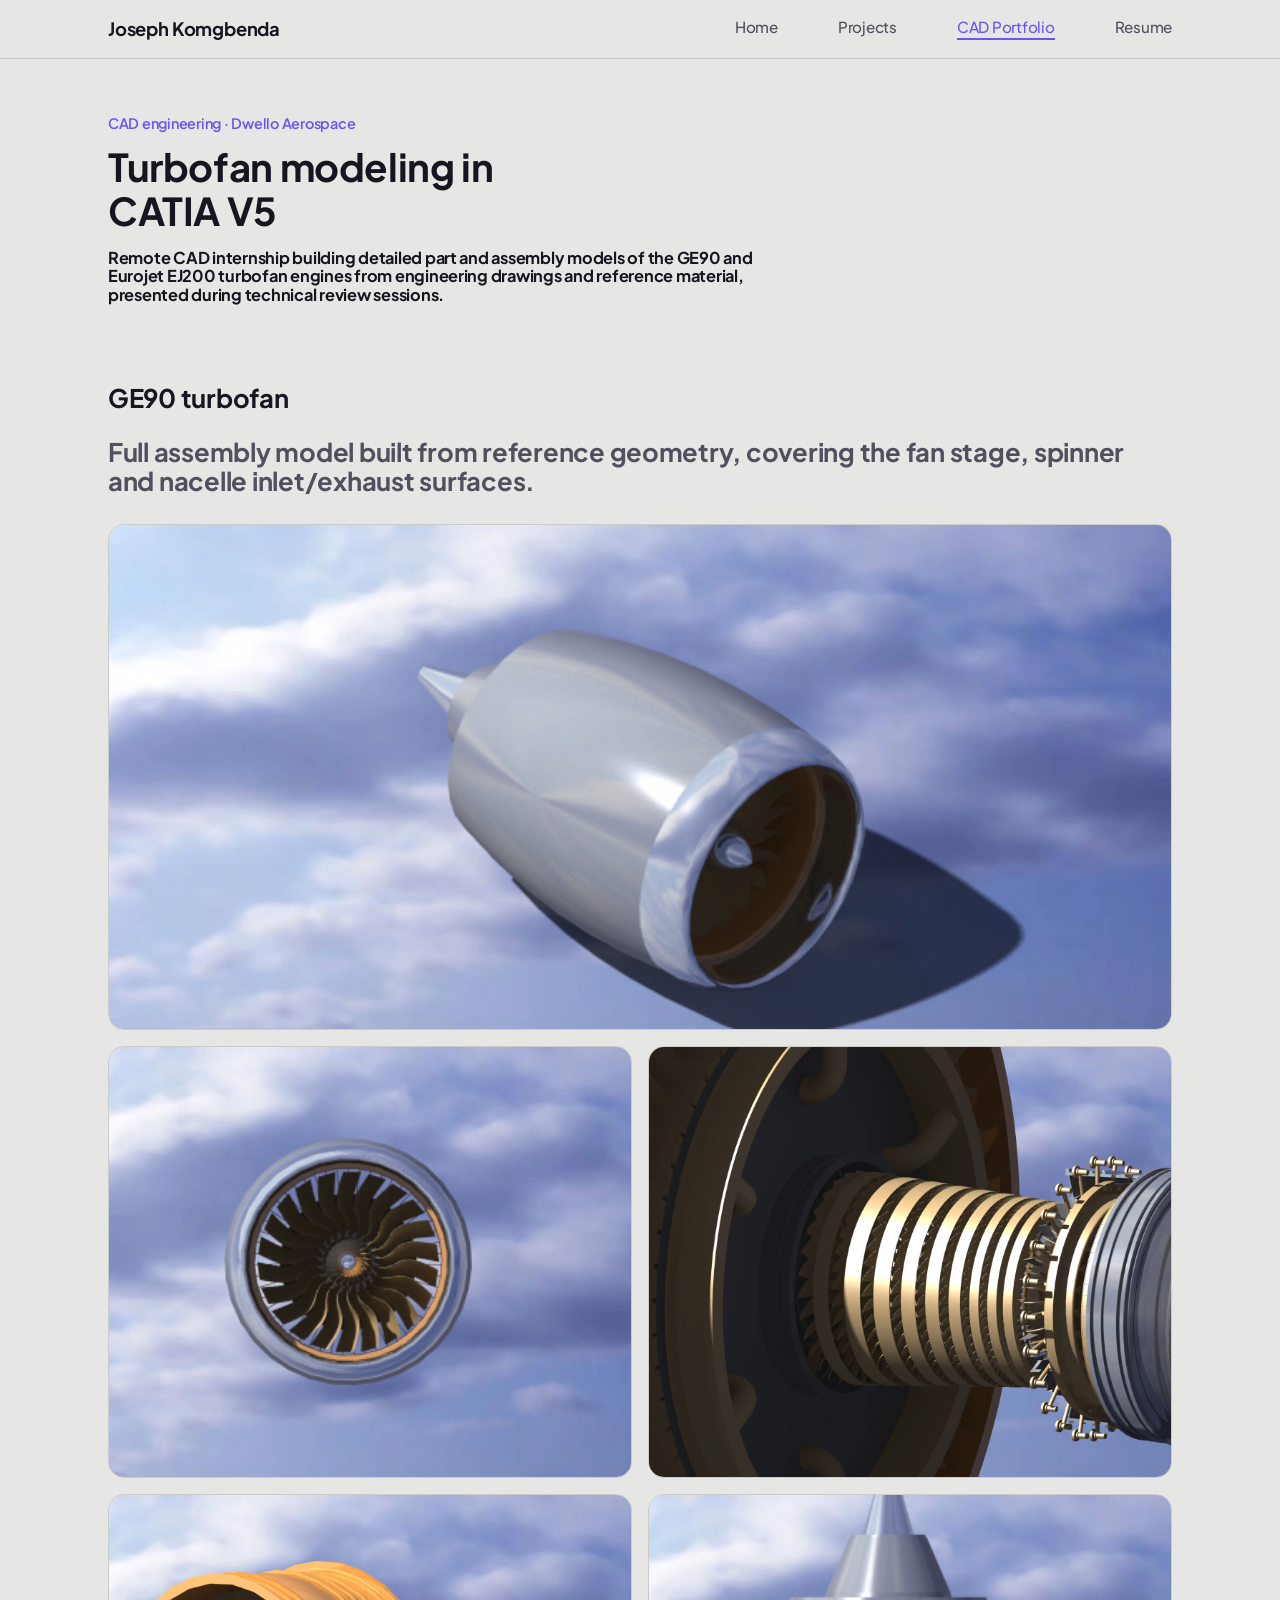
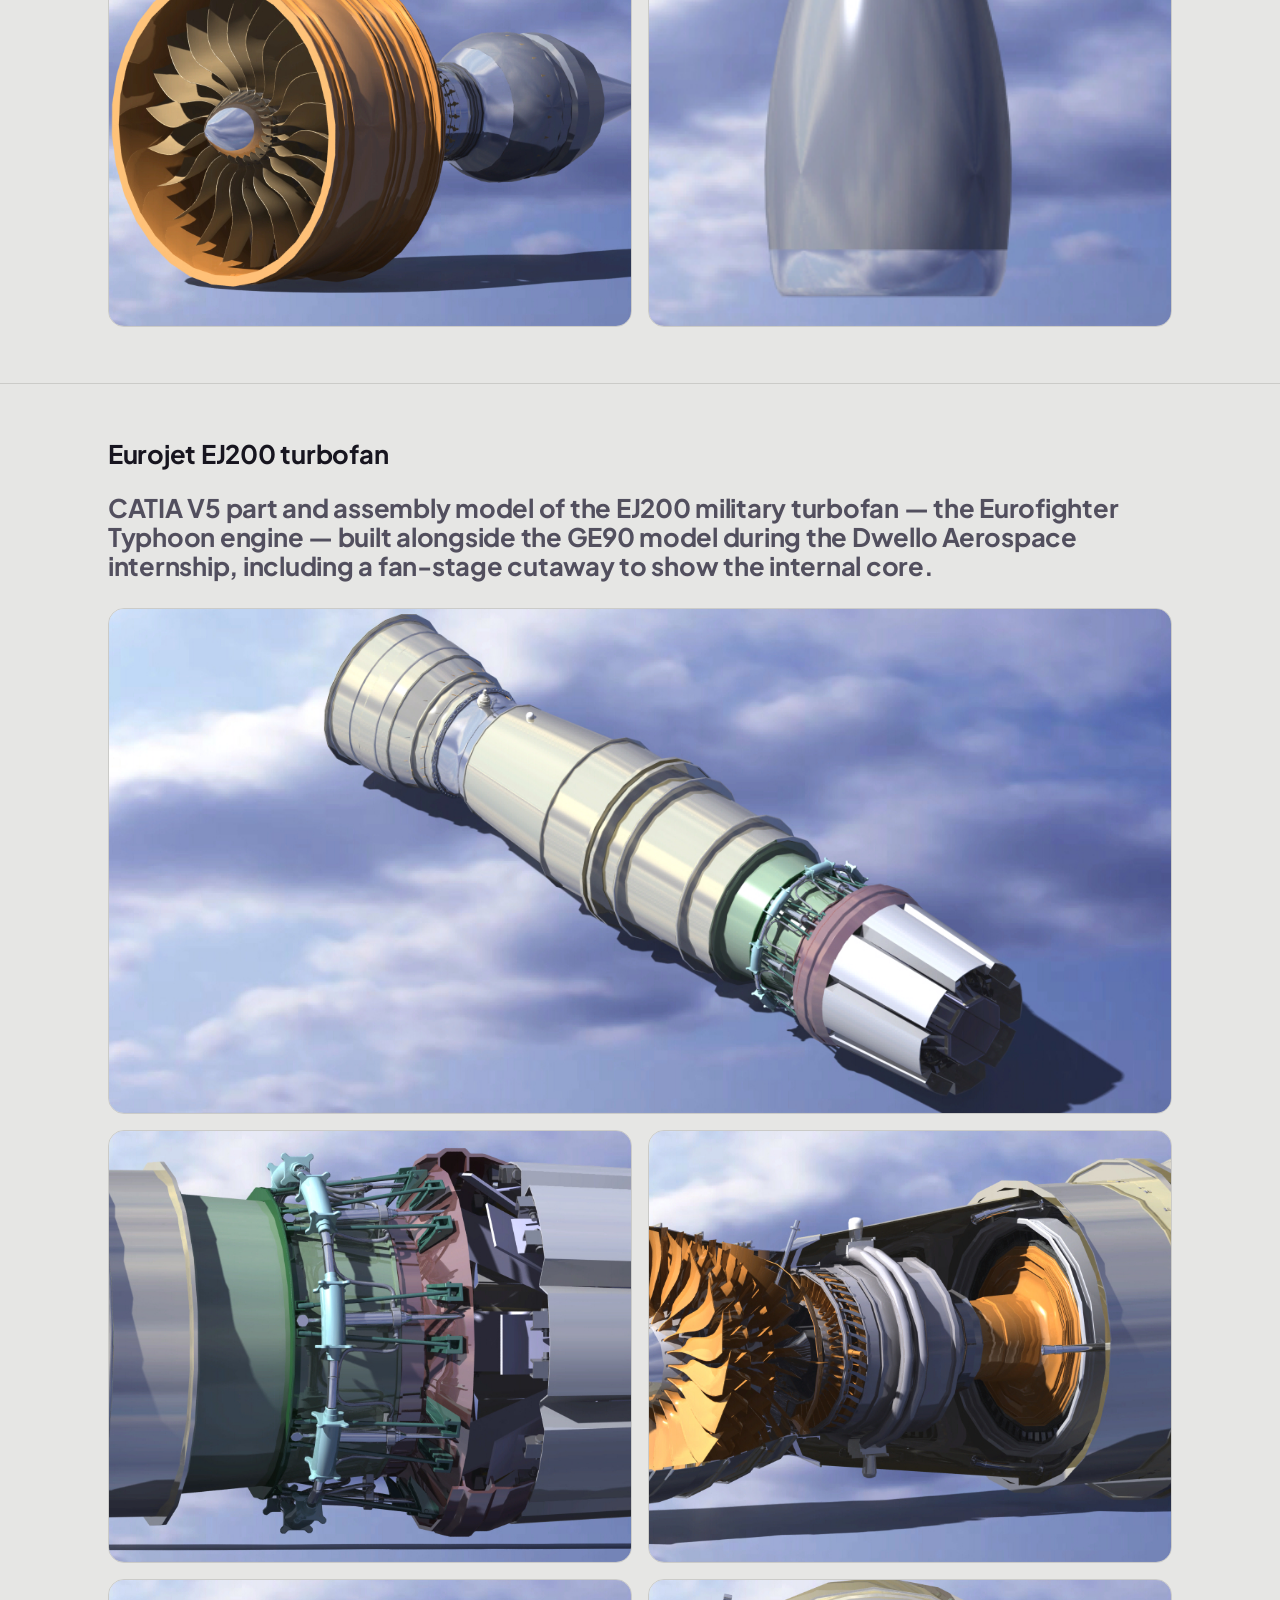
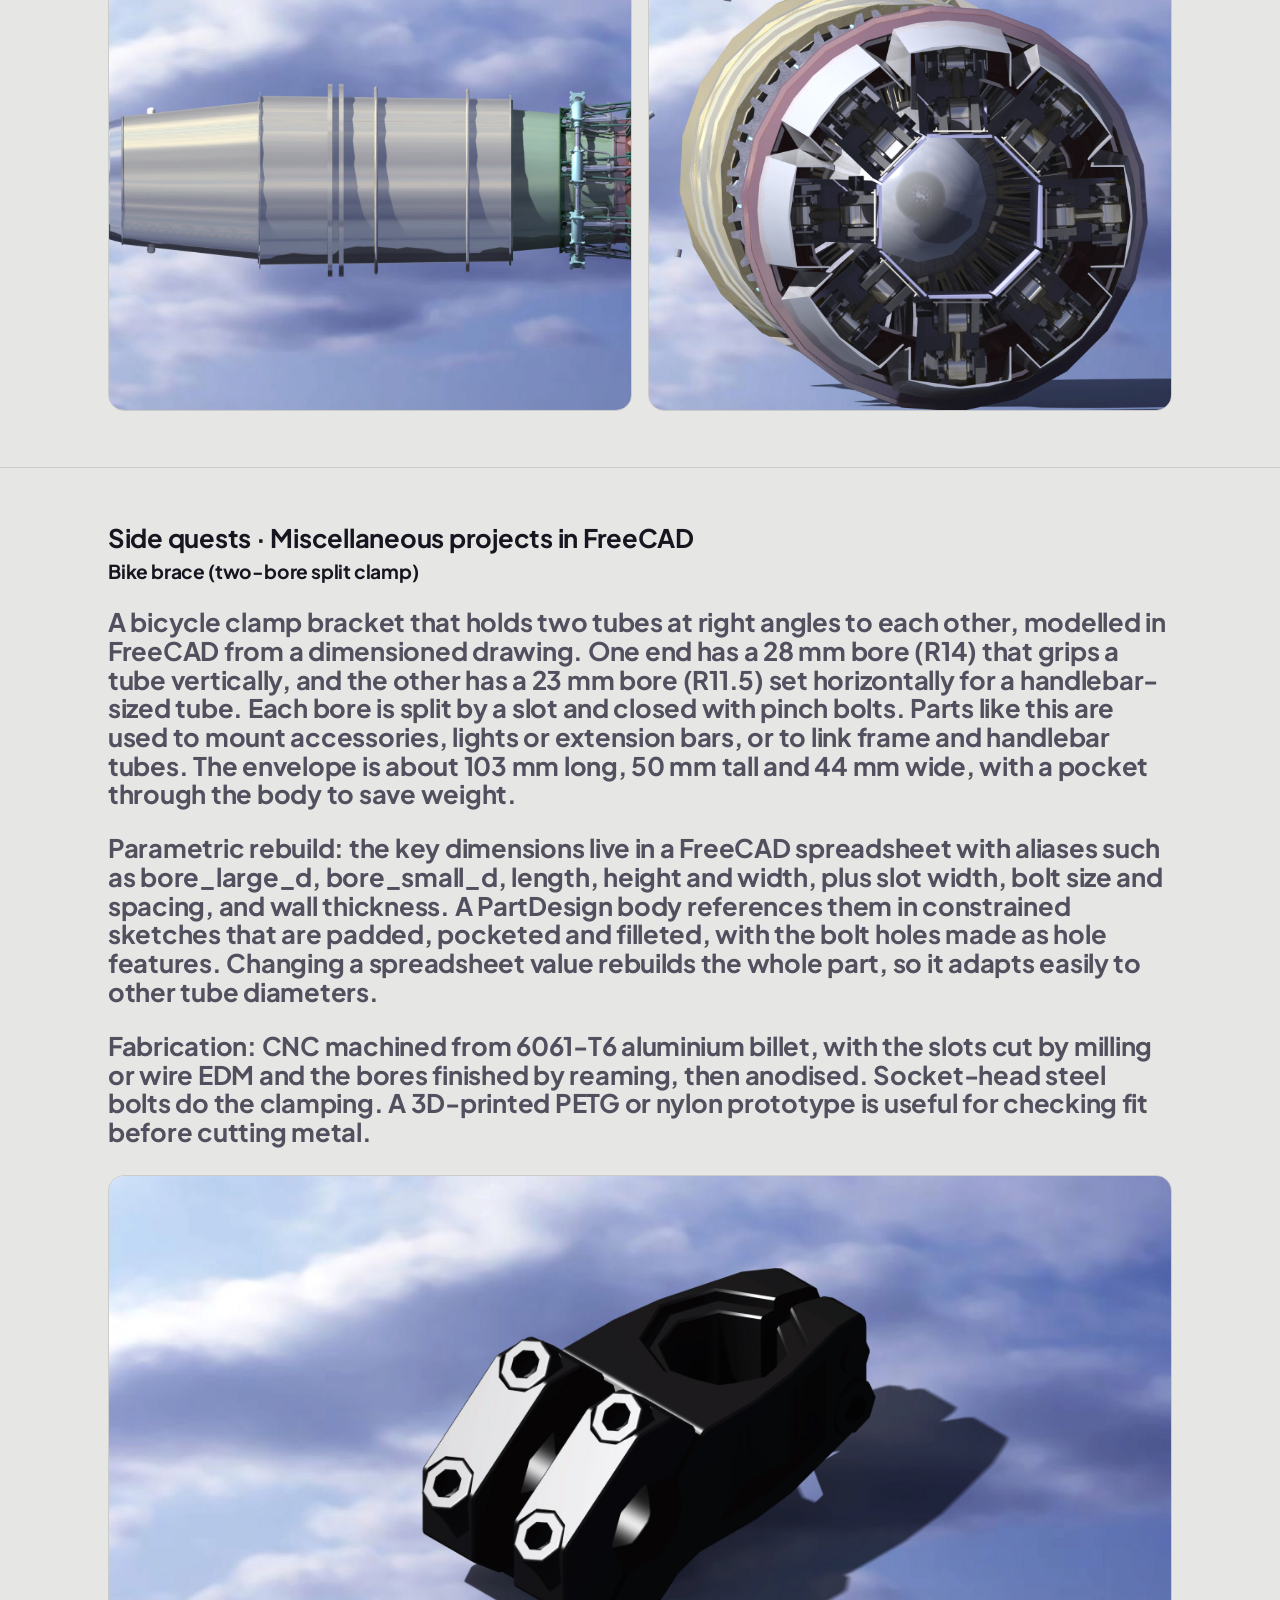
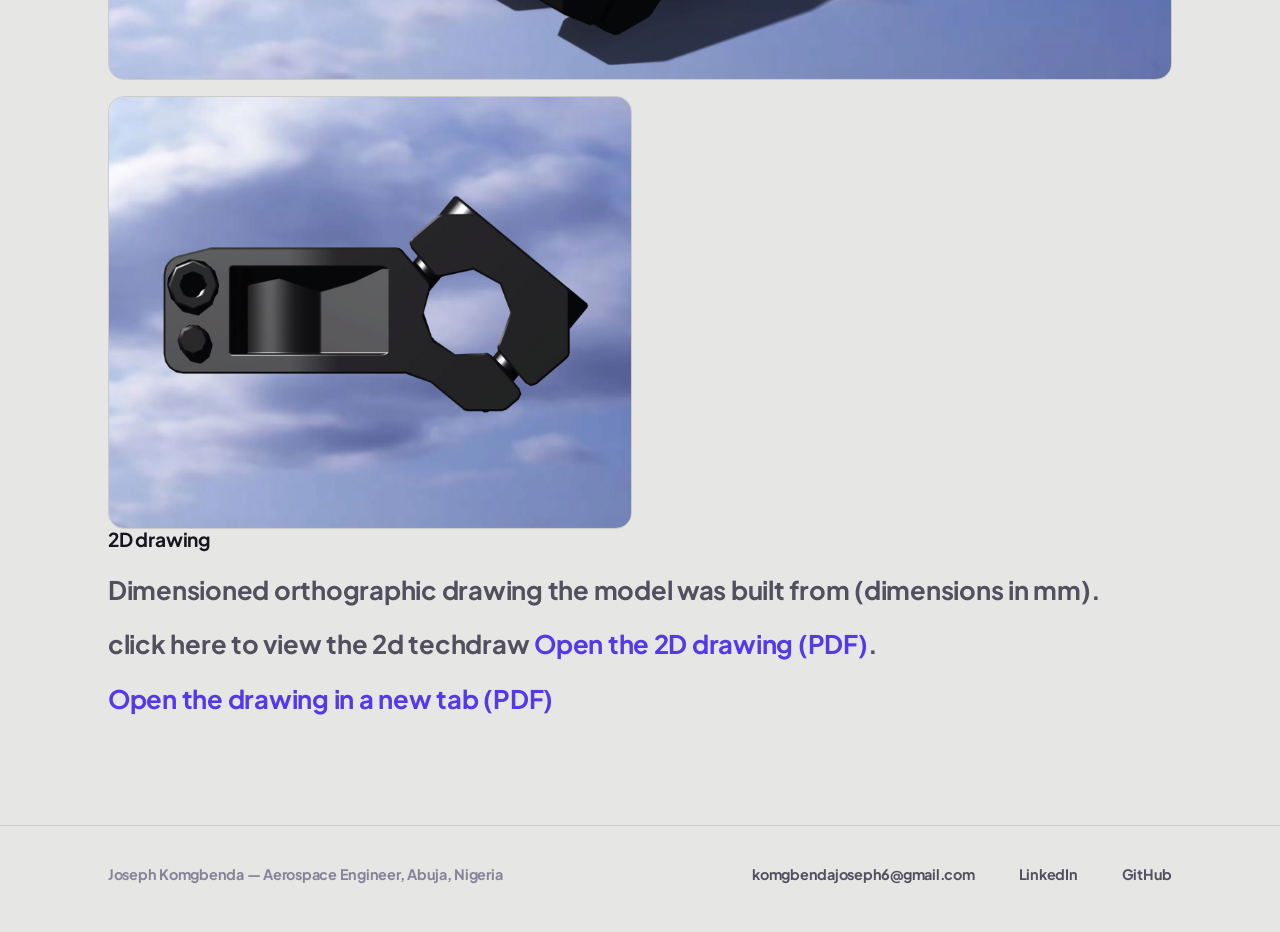
==== cad-portfolio.html @ 31e44c38 "Update cad-portfolio.html" ====
<!DOCTYPE html>
<html lang="en">
<head>
<meta charset="UTF-8">
<meta name="viewport" content="width=device-width, initial-scale=1">
</h2><title>CAD Portfolio — Joseph Komgbenda</title><h2>
<meta name="description" content="CATIA V5 turbofan engine models: GE90 and Eurojet EJ200, built during a CAD engineering internship at Dwello Aerospace.">
<link rel="preconnect" href="https://fonts.googleapis.com">
<link rel="preconnect" href="https://fonts.gstatic.com" crossorigin>
<link href="https://fonts.googleapis.com/css2?family=Plus+Jakarta+Sans:wght@600;700;800&family=Inter:wght@400;500;600&family=IBM+Plex+Mono:wght@400;500&display=swap" rel="stylesheet">
<link rel="stylesheet" href="style.css">
</head>
<body>

<header class="site-header">
  <div class="header-inner">
    <a class="wordmark" href="index.html">Joseph Komgbenda</a>
    <nav class="site-nav">
      <a href="index.html">Home</a>
      <a href="projects.html">Projects</a>
      <a href="cad-portfolio.html" aria-current="page">CAD Portfolio</a>
      <a href="resume.html">Resume</a>
    </nav>
  </div>
</header>

<div class="page-head">
  <div class="container">
    <div class="kicker">CAD engineering &middot; Dwello Aerospace</div>
    <h1 style="max-width: 18ch;">Turbofan modeling in CATIA V5</h1>
    <p class="lede">Remote CAD internship building detailed part and assembly models of the
      GE90 and Eurojet EJ200 turbofan engines from engineering drawings and reference material,
      presented during technical review sessions.</p>
  </div>
</div>

<section class="section">
  <div class="container">
    <h2>GE90 turbofan</h2>
    <p>Full assembly model built from reference geometry, covering the fan stage, spinner and
      nacelle inlet/exhaust surfaces.</p>

    <div class="gallery">
      <figure class="wide">
        <img src="assets/ge90-iso.jpg" alt="GE90 turbofan CAD model, isometric view, full engine and nacelle" loading="lazy">
        <figcaption>Full assembly &mdash; isometric</figcaption>
      </figure>
      <figure>
        <img src="assets/ge90-front.jpg" alt="GE90 turbofan CAD model, front view of fan blades" loading="lazy">
        <figcaption>Fan stage &mdash; front view</figcaption>
      </figure>
      <figure>
        <img src="assets/ge90-inter.jpg" alt="GE90 turbofan CAD model, interior detail showing fan and core" loading="lazy">
        <figcaption>Fan and core &mdash; interior detail</figcaption>
      </figure>
      <figure>
        <img src="assets/ge90-iso2.jpg" alt="GE90 turbofan CAD model, alternate isometric angle" loading="lazy">
        <figcaption>Full assembly &mdash; alternate angle</figcaption>
      </figure>
      <figure>
        <img src="assets/ge90-top.jpg" alt="GE90 turbofan CAD model, nacelle nose cone and inlet" loading="lazy">
        <figcaption>Nacelle inlet &amp; spinner</figcaption>
      </figure>
    </div>
  </div>
</section>

<section class="section">
  <div class="container">
    <h2>Eurojet EJ200 turbofan</h2>
    <p>CATIA V5 part and assembly model of the EJ200 military turbofan &mdash; the Eurofighter
      Typhoon engine &mdash; built alongside the GE90 model during the Dwello Aerospace
      internship, including a fan-stage cutaway to show the internal core.</p>
    <div class="gallery">
      <figure class="wide">
        <img src="assets/ej200-iso.jpg" alt="EJ200 turbofan CAD model, isometric view, full engine" loading="lazy">
        <figcaption>Full assembly &mdash; isometric</figcaption>
      </figure>
      <figure>
        <img src="assets/ej200-cutaway.jpg" alt="EJ200 turbofan CAD model, cutaway showing fan and core" loading="lazy">
        <figcaption>Fan &amp; core &mdash; cutaway</figcaption>
      </figure>
      <figure>
        <img src="assets/ej200-fan-detail.jpg" alt="EJ200 turbofan CAD model, fan stage detail" loading="lazy">
        <figcaption>Fan stage detail</figcaption>
      </figure>
      <figure>
        <img src="assets/ej200-side.jpg" alt="EJ200 turbofan CAD model, side profile" loading="lazy">
        <figcaption>Side profile</figcaption>
      </figure>
      <figure>
        <img src="assets/ej200-rear-detail.jpg" alt="EJ200 turbofan CAD model, rear casing detail" loading="lazy">
        <figcaption>Rear casing detail</figcaption>
      </figure>
    </div>
  </div>
</section>

<section class="section" id="side-quests" style="border-bottom: none;">
  <div class="container">
   <h2>Side quests &middot; Miscellaneous projects in FreeCAD<h2>
    <h3>Bike brace (two-bore split clamp)</h3>
    <p>A bicycle clamp bracket that holds two tubes at right angles to each other, modelled
      in FreeCAD from a dimensioned drawing. One end has a 28 mm bore (R14) that grips a tube
      vertically, and the other has a 23 mm bore (R11.5) set horizontally for a handlebar-sized
      tube. Each bore is split by a slot and closed with pinch bolts. Parts like this are used
      to mount accessories, lights or extension bars, or to link frame and handlebar tubes.
      The envelope is about 103 mm long, 50 mm tall and 44 mm wide, with a pocket through the
      body to save weight.</p>
    <p><strong>Parametric rebuild:</strong> the key dimensions live in a FreeCAD spreadsheet
      with aliases such as bore_large_d, bore_small_d, length, height and width, plus slot
      width, bolt size and spacing, and wall thickness. A PartDesign body references them in
      constrained sketches that are padded, pocketed and filleted, with the bolt holes made as
      hole features. Changing a spreadsheet value rebuilds the whole part, so it adapts easily
      to other tube diameters.</p>
    <p><strong>Fabrication:</strong> CNC machined from 6061-T6 aluminium billet, with the slots
      cut by milling or wire EDM and the bores finished by reaming, then anodised. Socket-head
      steel bolts do the clamping. A 3D-printed PETG or nylon prototype is useful for checking
      fit before cutting metal.</p>

    <div class="gallery">
      <figure class="wide">
        <img src="assets/bike brace.jpg" alt="FreeCAD render of the bike brace clamp, isometric view showing both bores and pinch bolts" loading="lazy">
        <figcaption>Isometric view</figcaption>
      </figure>
      <figure>
        <img src="assets/side view 1.jpg" alt="FreeCAD render of the bike brace clamp, side view showing the weight-saving pocket" loading="lazy">
        <figcaption>Side view</figcaption>
      </figure>
    </div>
        <h3>2D drawing</h3>
    <p>Dimensioned orthographic drawing the model was built from (dimensions in mm).</p>
    <object data="assets/Bike_brace_1.pdf" type="application/pdf" width="100%" height="520" aria-label="2D drawing of the bike brace">
      <p>click here to view the 2d techdraw <a href="Bike brace 1.pdf" target="_blank" rel="noopener">Open the 2D drawing (PDF)</a>.</p>
    </object>
    <p><a href="assets/Bike_brace_1.pdf" target="assets/bike brace 1.pdf" rel="noopener">Open the drawing in a new tab (PDF)</a></p>
  </div>
</section>
  
<footer class="site-footer">
  <div class="container footer-inner">
    <p>Joseph Komgbenda &mdash; Aerospace Engineer, Abuja, Nigeria</p>
    <div class="footer-links">
      <a href="mailto:komgbendajoseph6@gmail.com">komgbendajoseph6@gmail.com</a>
      <a href="https://www.linkedin.com/in/joseph-komgbenda-38bb41287/" target="_blank" rel="noopener">LinkedIn</a>
      <a href="https://github.com/Joe47122" target="_blank" rel="noopener">GitHub</a>
    </div>
  </div>
</footer>

</body>
</html>
---- style.css ----
/* ============================================================
   Komgbenda Joseph Oryiman — portfolio site
   Design: white base, violet accent, soft rounded cards —
   friendly product-portfolio look over real aerospace content.
   ============================================================ */

:root {
  --bg: #e6e6e4;
  --bg-soft: #dcdcda;
  --bg-violet: #dfdfdd;
  --surface: #f6f6f4;
  --border: #cbcbc8;
  --border-strong: #b3b3af;

  --ink: #17151f;
  --ink-muted: #524f5e;
  --ink-faint: #86829a;

  --accent: #6d54f6;
  --accent-dark: #5439e8;
  --accent-bg: #efebfe;
  --accent-text: #5439e8;

  --ok: #1c9e75;

  --font-display: "Plus Jakarta Sans", -apple-system, BlinkMacSystemFont, sans-serif;
  --font-body: "Inter", -apple-system, BlinkMacSystemFont, sans-serif;
  --font-mono: "IBM Plex Mono", ui-monospace, Menlo, monospace;

  --max-width: 1120px;
  --radius: 16px;
}

* { box-sizing: border-box; }

html { scroll-behavior: smooth; }

@media (prefers-reduced-motion: reduce) {
  html { scroll-behavior: auto; }
  * { animation-duration: 0.01ms !important; transition-duration: 0.01ms !important; }
}

body {
  margin: 0;
  background: var(--bg);
  color: var(--ink);
  font-family: var(--font-body);
  font-size: 18px;
  line-height: 1.6;
  -webkit-font-smoothing: antialiased;
}

a { color: var(--accent-text); text-decoration: none; }
a:hover { text-decoration: underline; }

:focus-visible { outline: 2px solid var(--accent); outline-offset: 3px; }

img { max-width: 100%; display: block; }

h1, h2, h3 {
  font-family: var(--font-display);
  font-weight: 700;
  line-height: 1.12;
  margin: 0 0 0.4em 0;
  letter-spacing: -0.01em;
  color: var(--ink);
}

h1 { font-size: clamp(1.5rem, 3.1vw, 2.4rem); line-height: 1.14; }
h2 { font-size: clamp(1.3rem, 2.2vw, 1.6rem); }
h3 { font-size: clamp(1.05rem, 1.6vw, 1.2rem); }

p { max-width: 62ch; color: var(--ink-muted); }
p.lede { font-size: 1.02rem; color: var(--ink); max-width: 58ch; }

.container { max-width: var(--max-width); margin: 0 auto; padding: 0 28px; }

.accent-text { color: var(--accent); }

/* ---------------- Header / nav ---------------- */

.site-header {
  position: sticky;
  top: 0;
  background: rgba(230, 230, 228, 0.92);
  backdrop-filter: blur(8px);
  border-bottom: 1px solid var(--border);
  z-index: 10;
}

.header-inner {
  max-width: var(--max-width);
  margin: 0 auto;
  padding: 18px 28px;
  display: flex;
  align-items: center;
  justify-content: space-between;
  flex-wrap: wrap;
  gap: 12px;
}

.wordmark {
  font-family: var(--font-display);
  font-weight: 700;
  font-size: 1.15rem;
  color: var(--ink);
  letter-spacing: -0.01em;
}
.wordmark:hover { text-decoration: none; color: var(--accent); }

.site-nav { display: flex; align-items: center; gap: 30px; }
.site-nav a { margin-left: 30px; }
.site-nav a:first-child { margin-left: 0; }
.site-nav a {
  color: var(--ink-muted);
  font-size: 0.95rem;
  font-weight: 500;
  padding-bottom: 3px;
  border-bottom: 2px solid transparent;
}
.site-nav a:hover { color: var(--ink); text-decoration: none; }
.site-nav a[aria-current="page"] {
  color: var(--accent);
  border-bottom-color: var(--accent);
}

/* ---------------- Buttons ---------------- */

.btn {
  display: inline-block;
  padding: 13px 28px;
  font-family: var(--font-body);
  font-weight: 600;
  font-size: 0.95rem;
  border-radius: 999px;
  border: 1px solid transparent;
}
.btn:hover { text-decoration: none; }

.btn-primary { background: var(--accent); color: #ffffff; }
.btn-primary:hover { background: var(--accent-dark); }

.btn-secondary { background: transparent; border-color: var(--border-strong); color: var(--ink); }
.btn-secondary:hover { border-color: var(--accent); color: var(--accent); }

.cta-row { display: flex; gap: 14px; margin-top: 30px; flex-wrap: wrap; }

/* ---------------- Hero (index.html) ---------------- */

.hero {
  padding: 56px 0 0;
}

.hero-panel {
  background: var(--bg-soft);
  border-radius: 28px;
  padding: 56px;
  display: grid;
  grid-template-columns: 1.1fr 0.9fr;
  gap: 40px;
  align-items: center;
  position: relative;
  overflow: hidden;
}

@media (max-width: 820px) {
  .hero-panel { grid-template-columns: 1fr; padding: 36px 28px; border-radius: 20px; }
}

.hero-panel .kicker {
  color: var(--ink);
  font-size: 0.95rem;
  margin-bottom: 14px;
}

.hero-panel h1 { max-width: 13ch; }

.hero-panel .role {
  font-size: clamp(1.05rem, 2vw, 1.2rem);
  color: var(--ink);
  margin: 14px 0 0;
  max-width: 46ch;
}

.hero-photo-wrap {
  position: relative;
  display: flex;
  justify-content: center;
}

.hero-photo-wrap::before {
  content: "";
  position: absolute;
  inset: 6% 4%;
  background: var(--accent);
  border-radius: 22px;
  transform: translate(14px, 14px);
  z-index: 0;
}

.hero-photo-wrap img {
  position: relative;
  z-index: 1;
  width: 100%;
  max-width: 320px;
  aspect-ratio: 4 / 5;
  object-fit: cover;
  border-radius: 22px;
  border: 6px solid #ffffff;
}

.stat-strip {
  display: grid;
  grid-template-columns: repeat(3, 1fr);
  gap: 16px;
  margin: 40px 0 0;
}

.stat {
  background: var(--surface);
  border: 1px solid var(--border);
  border-radius: var(--radius);
  padding: 22px 20px;
}

.stat .value {
  font-family: var(--font-display);
  font-weight: 700;
  font-size: clamp(1.4rem, 2.6vw, 1.8rem);
  color: var(--accent);
  display: block;
}

.stat .label { color: var(--ink-muted); font-size: 0.88rem; margin-top: 6px; }

@media (max-width: 640px) { .stat-strip { grid-template-columns: 1fr; } }

/* ---------------- Section shell ---------------- */

.section { padding: 56px 0; border-bottom: 1px solid var(--border); }
.section:last-of-type { border-bottom: none; }
.section-tight { padding: 20px 0 64px; }
.section h2 { margin-bottom: 8px; }
.section .section-lede { margin-bottom: 32px; }

.section-label {
  font-size: 0.85rem;
  font-weight: 600;
  color: var(--accent);
  margin-bottom: 8px;
}

/* ---------------- Expertise cards (index.html) ---------------- */

.expertise-grid {
  display: grid;
  grid-template-columns: repeat(4, 1fr);
  gap: 20px;
  margin-top: 32px;
}

@media (max-width: 900px) { .expertise-grid { grid-template-columns: 1fr 1fr; } }
@media (max-width: 520px) { .expertise-grid { grid-template-columns: 1fr; } }

.expertise-card {
  background: var(--surface);
  border: 1px solid var(--border);
  border-radius: var(--radius);
  padding: 26px 22px;
  border-bottom: 3px solid transparent;
}
.expertise-card:hover { border-bottom-color: var(--accent); }

.expertise-card .icon {
  width: 42px;
  height: 42px;
  border-radius: 12px;
  background: var(--accent-bg);
  color: var(--accent);
  display: flex;
  align-items: center;
  justify-content: center;
  margin-bottom: 18px;
}
.expertise-card .icon svg { width: 22px; height: 22px; }

.expertise-card h3 { font-size: 1.05rem; margin-bottom: 8px; }
.expertise-card p { font-size: 0.92rem; margin: 0; }

/* ---------------- Spec block (project detail pages) ---------------- */

.spec-block { padding: 48px 0; border-bottom: 1px solid var(--border); }

.spec-block .block-grid {
  display: grid;
  grid-template-columns: 200px 1fr;
  gap: 40px;
}
@media (max-width: 720px) {
  .spec-block .block-grid { grid-template-columns: 1fr; gap: 14px; }
}

.spec-block .block-label {
  font-size: 0.85rem;
  font-weight: 600;
  color: var(--accent);
  padding-top: 6px;
}

.spec-block .block-body {}

.result-list {
  list-style: none;
  margin: 20px 0 0;
  padding: 0;
  display: grid;
  gap: 0;
  border: 1px solid var(--border);
  border-radius: var(--radius);
  overflow: hidden;
}

.result-list li {
  display: grid;
  grid-template-columns: 160px 1fr;
  gap: 16px;
  padding: 14px 18px;
  border-bottom: 1px solid var(--border);
  background: var(--surface);
}
.result-list li:last-child { border-bottom: none; }
.result-list li:nth-child(even) { background: #fbfaff; }

.result-list .k { color: var(--ink); font-weight: 600; font-size: 0.92rem; }
.result-list .v { color: var(--ink-muted); font-size: 0.92rem; }

@media (max-width: 560px) { .result-list li { grid-template-columns: 1fr; gap: 2px; } }

/* ---------------- Project / portfolio cards ---------------- */

.project-grid {
  display: grid;
  grid-template-columns: repeat(3, 1fr);
  gap: 22px;
  margin-top: 32px;
}
@media (max-width: 900px) { .project-grid { grid-template-columns: 1fr 1fr; } }
@media (max-width: 620px) { .project-grid { grid-template-columns: 1fr; } }

.project-card {
  background: var(--surface);
  border: 1px solid var(--border);
  border-radius: var(--radius);
  padding: 0;
  display: flex;
  flex-direction: column;
  overflow: hidden;
}

.project-card .thumb {
  aspect-ratio: 16 / 10;
  overflow: hidden;
  background: var(--bg-violet);
}
.project-card .thumb img { width: 100%; height: 100%; object-fit: cover; }

.project-card .thumb.thumb-placeholder {
  display: flex;
  align-items: center;
  justify-content: center;
  color: var(--accent);
  font-family: var(--font-display);
  font-weight: 700;
  font-size: 2rem;
}

.project-card .card-body { padding: 24px; display: flex; flex-direction: column; flex: 1; }

.project-card .tag { font-size: 0.8rem; font-weight: 600; color: var(--accent); margin-bottom: 10px; }

.project-card h3 { margin-bottom: 8px; font-size: 1.1rem; }

.project-card p { font-size: 0.92rem; margin-bottom: 18px; }

.project-card .card-link { margin-top: auto; font-weight: 600; font-size: 0.9rem; }

.status-note {
  display: inline-block;
  font-size: 0.78rem;
  font-weight: 600;
  color: var(--ink-muted);
  background: var(--bg-violet);
  padding: 4px 11px;
  border-radius: 999px;
  margin-bottom: 14px;
}

/* ---------------- Platform / skill chips ---------------- */

.chip-row { display: flex; flex-wrap: wrap; gap: 10px; margin-top: 18px; }

.chip {
  border: 1px solid var(--border);
  background: var(--surface);
  color: var(--ink-muted);
  font-size: 0.85rem;
  padding: 7px 14px;
  border-radius: 999px;
}

/* ---------------- Image gallery ---------------- */

.gallery {
  display: grid;
  grid-template-columns: repeat(2, 1fr);
  gap: 16px;
  margin-top: 28px;
}

.gallery figure { margin: 0; border-radius: var(--radius); overflow: hidden; border: 1px solid var(--border); background: var(--surface); }

.gallery img { width: 100%; height: 100%; object-fit: cover; aspect-ratio: 4 / 3; }

.gallery figcaption { font-size: 0.85rem; color: var(--ink-muted); padding: 12px 16px; }

.gallery .wide { grid-column: 1 / -1; }
.gallery .wide img { aspect-ratio: 16 / 7; }

@media (max-width: 640px) { .gallery { grid-template-columns: 1fr; } }

.placeholder-tile {
  background: var(--bg-violet);
  border: 1px dashed var(--border-strong);
  border-radius: var(--radius);
  aspect-ratio: 4 / 3;
  display: flex;
  align-items: center;
  justify-content: center;
  color: var(--ink-faint);
  font-size: 0.85rem;
  text-align: center;
  padding: 20px;
}

/* ---------------- Resume page ---------------- */

.resume-panel {
  margin-top: 36px;
  padding: 30px;
  background: var(--bg-soft);
  border-radius: var(--radius);
  display: flex;
  align-items: center;
  justify-content: space-between;
  gap: 24px;
  flex-wrap: wrap;
}

.resume-panel .filename { color: var(--ink-muted); font-size: 0.9rem; }

/* ---------------- Footer ---------------- */

.site-footer { border-top: 1px solid var(--border); padding: 40px 0; margin-top: 30px; }

.footer-inner {
  display: flex;
  justify-content: space-between;
  align-items: center;
  flex-wrap: wrap;
  gap: 14px;
}

.footer-inner p { margin: 0; color: var(--ink-faint); font-size: 0.9rem; }

.footer-links { display: flex; gap: 22px; font-size: 0.9rem; }
.footer-links a { color: var(--ink-muted); margin-left: 22px; }
.footer-links a:first-child { margin-left: 0; }
.footer-links a:hover { color: var(--accent); }

/* ---------------- Generic page header (non-home pages) ---------------- */

.page-head { padding: 56px 0 8px; }

.page-head .kicker { color: var(--accent); font-weight: 600; font-size: 0.9rem; margin-bottom: 14px; }

.two-col { display: grid; grid-template-columns: 1.1fr 0.9fr; gap: 50px; }
@media (max-width: 780px) { .two-col { grid-template-columns: 1fr; } }
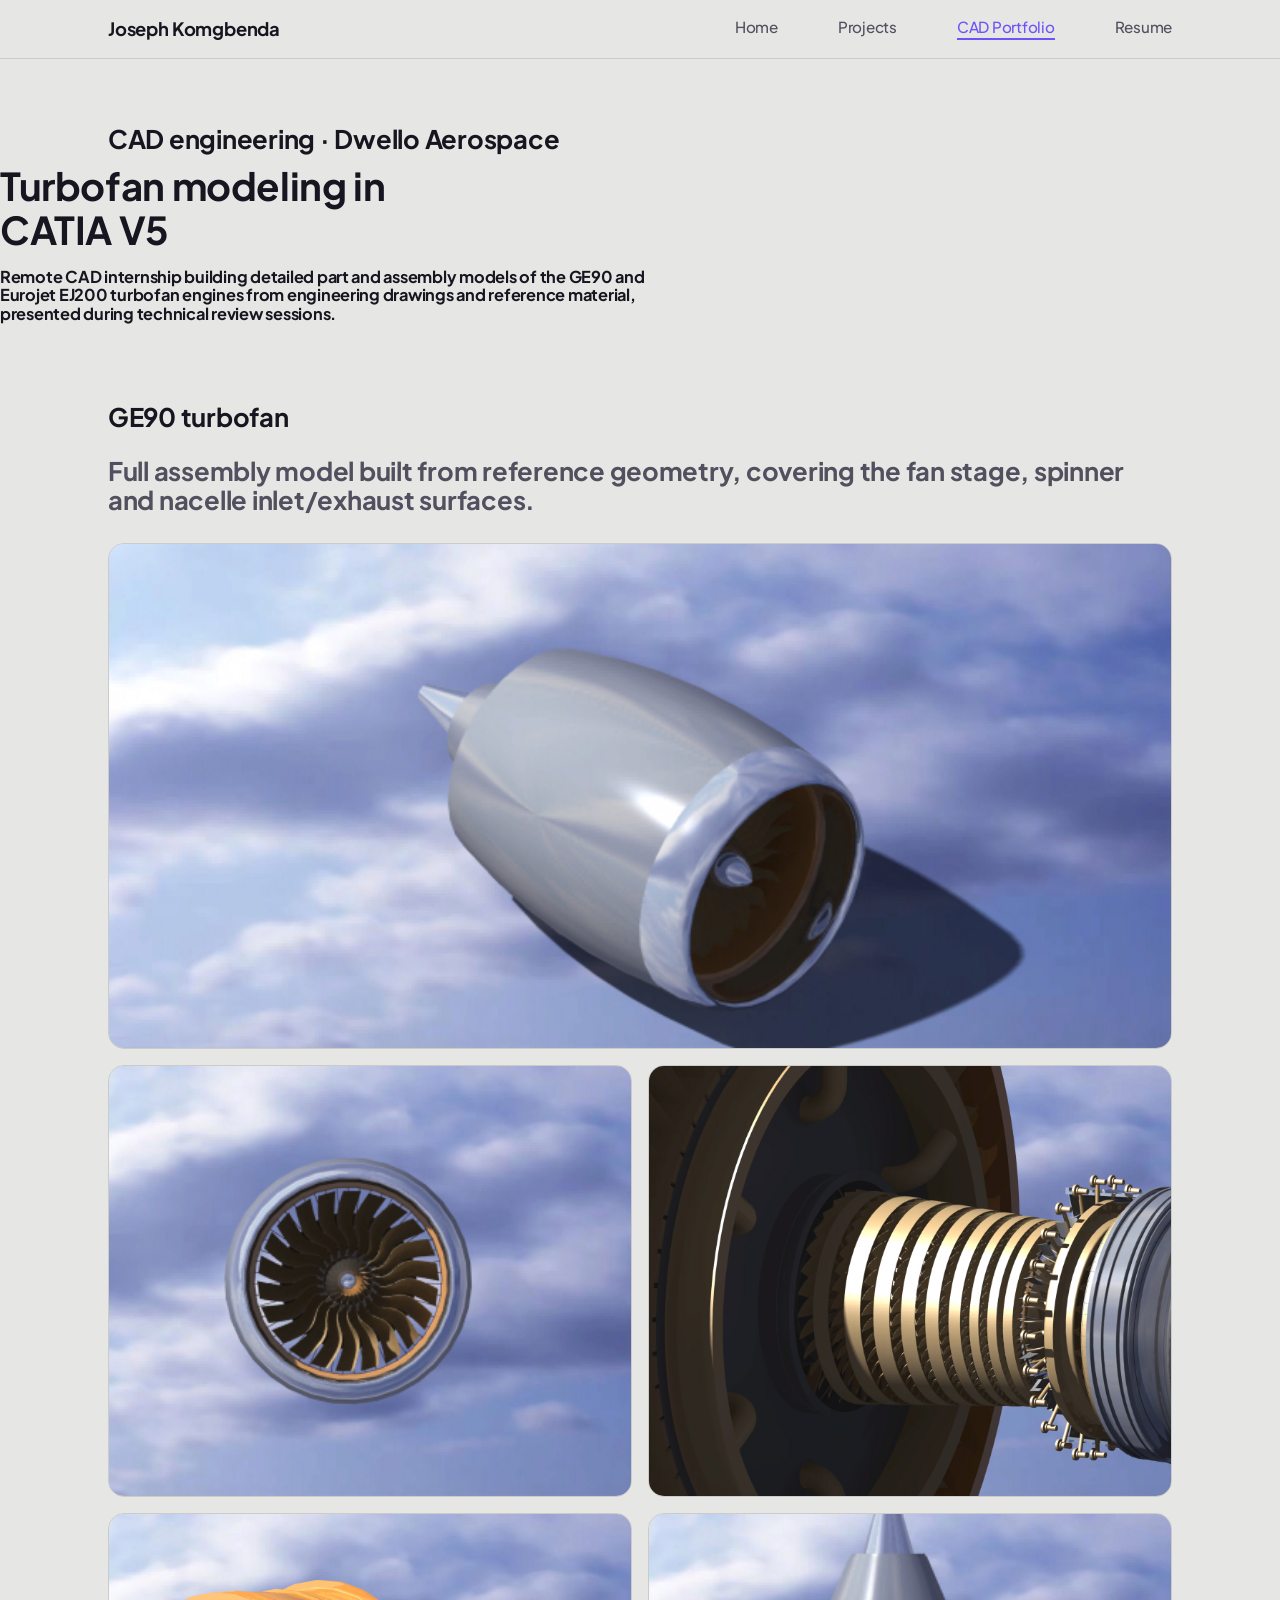
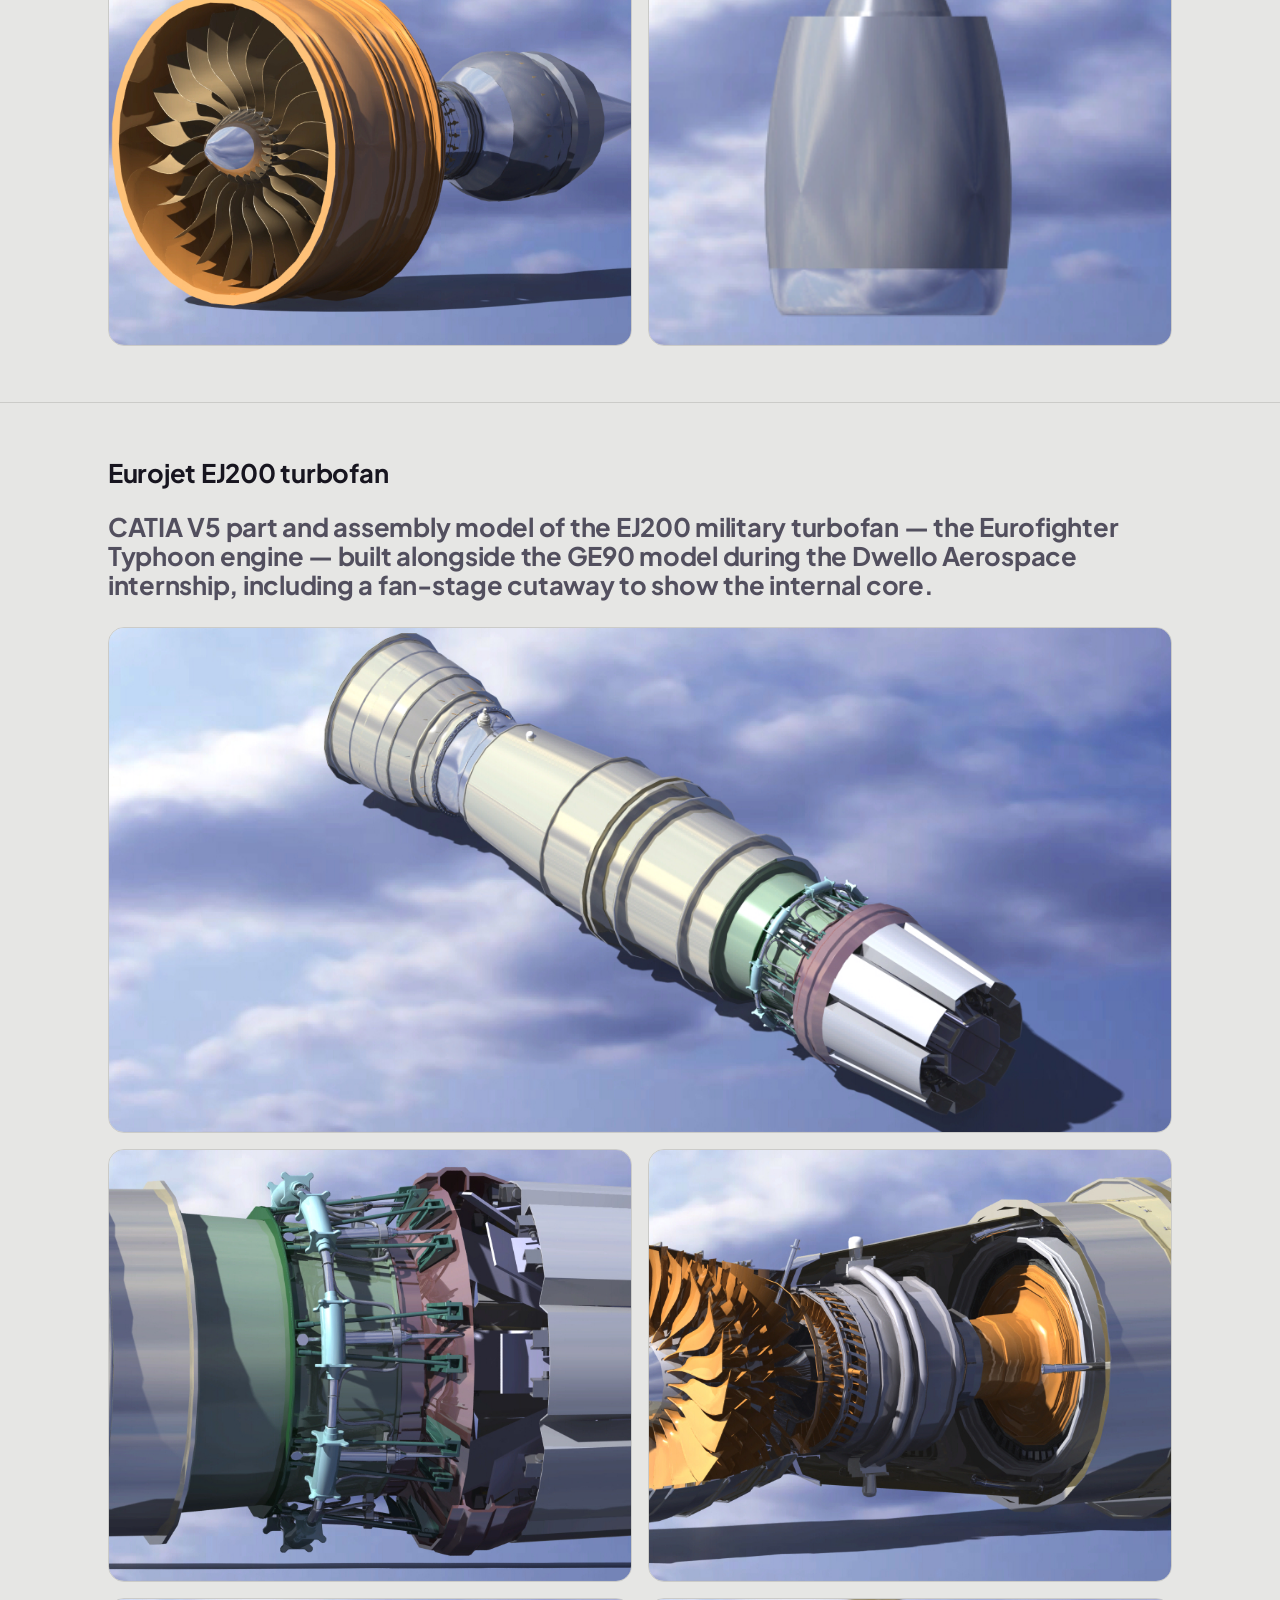
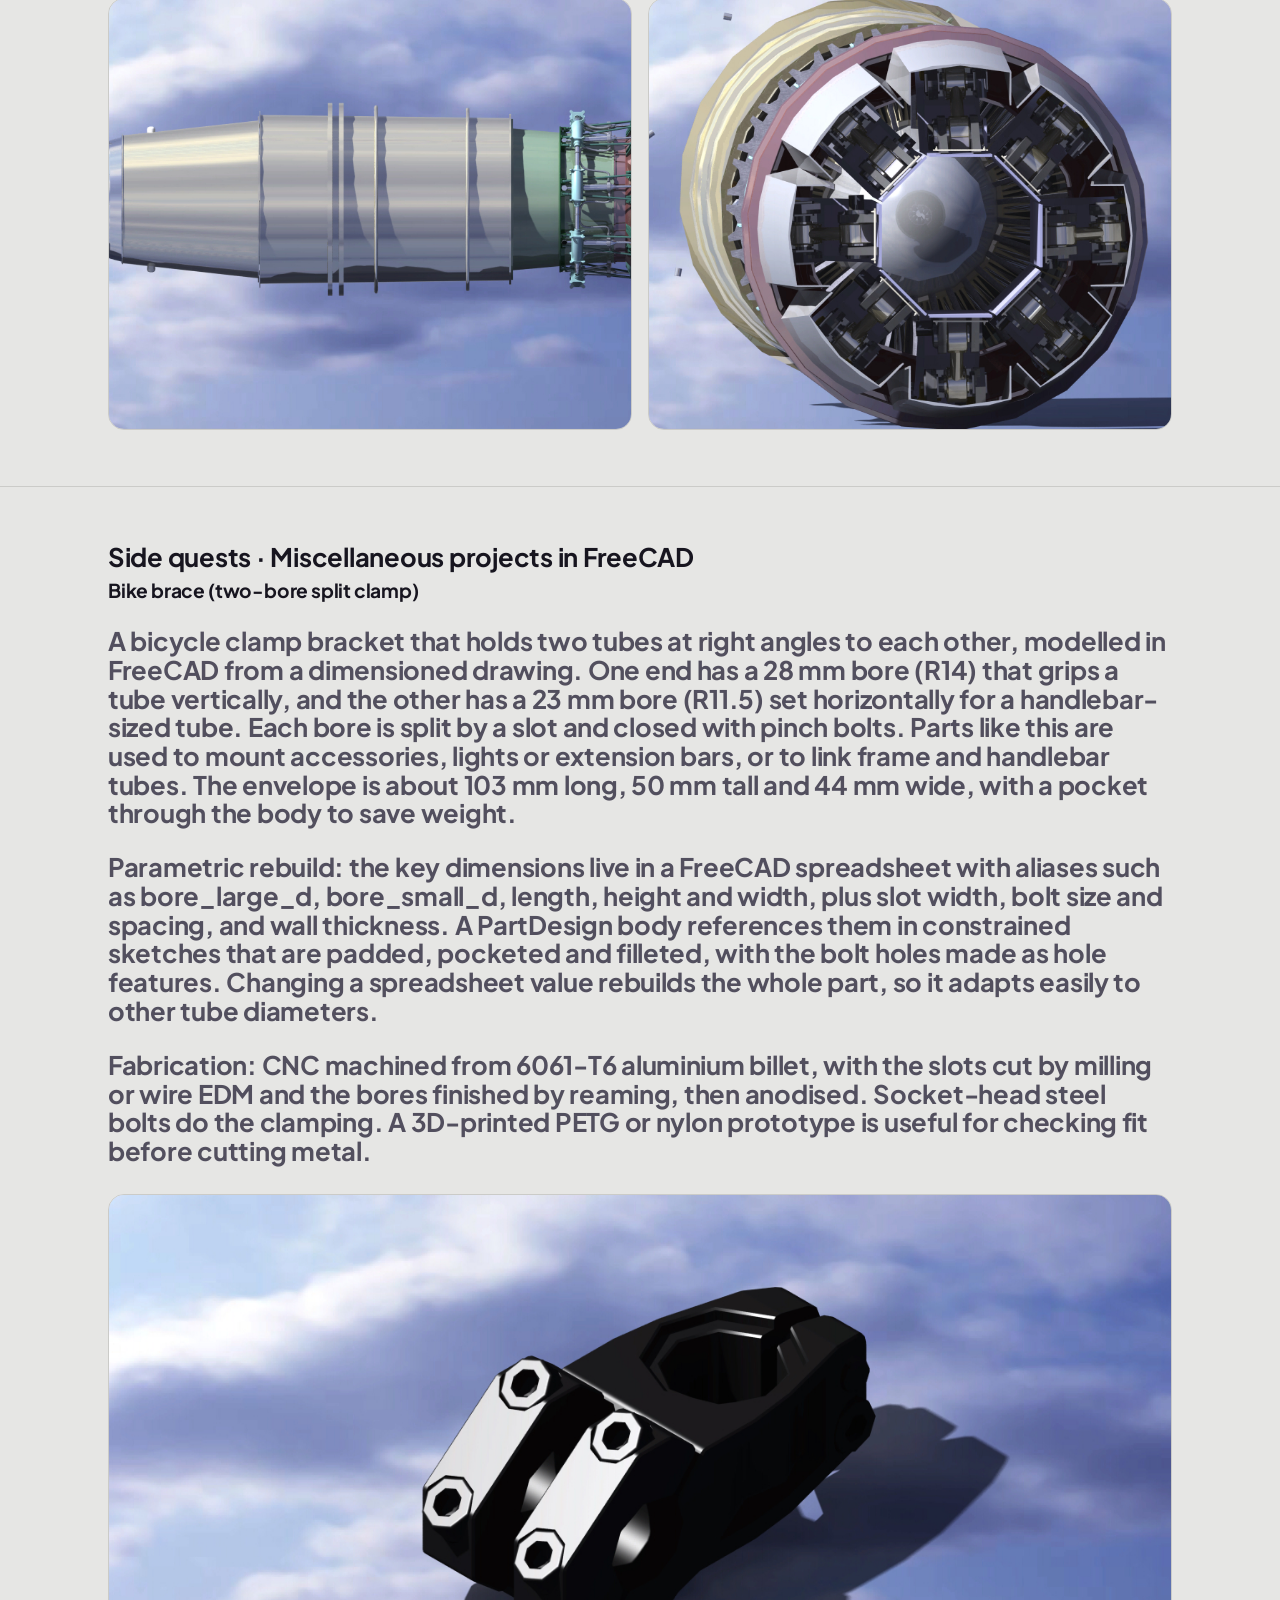
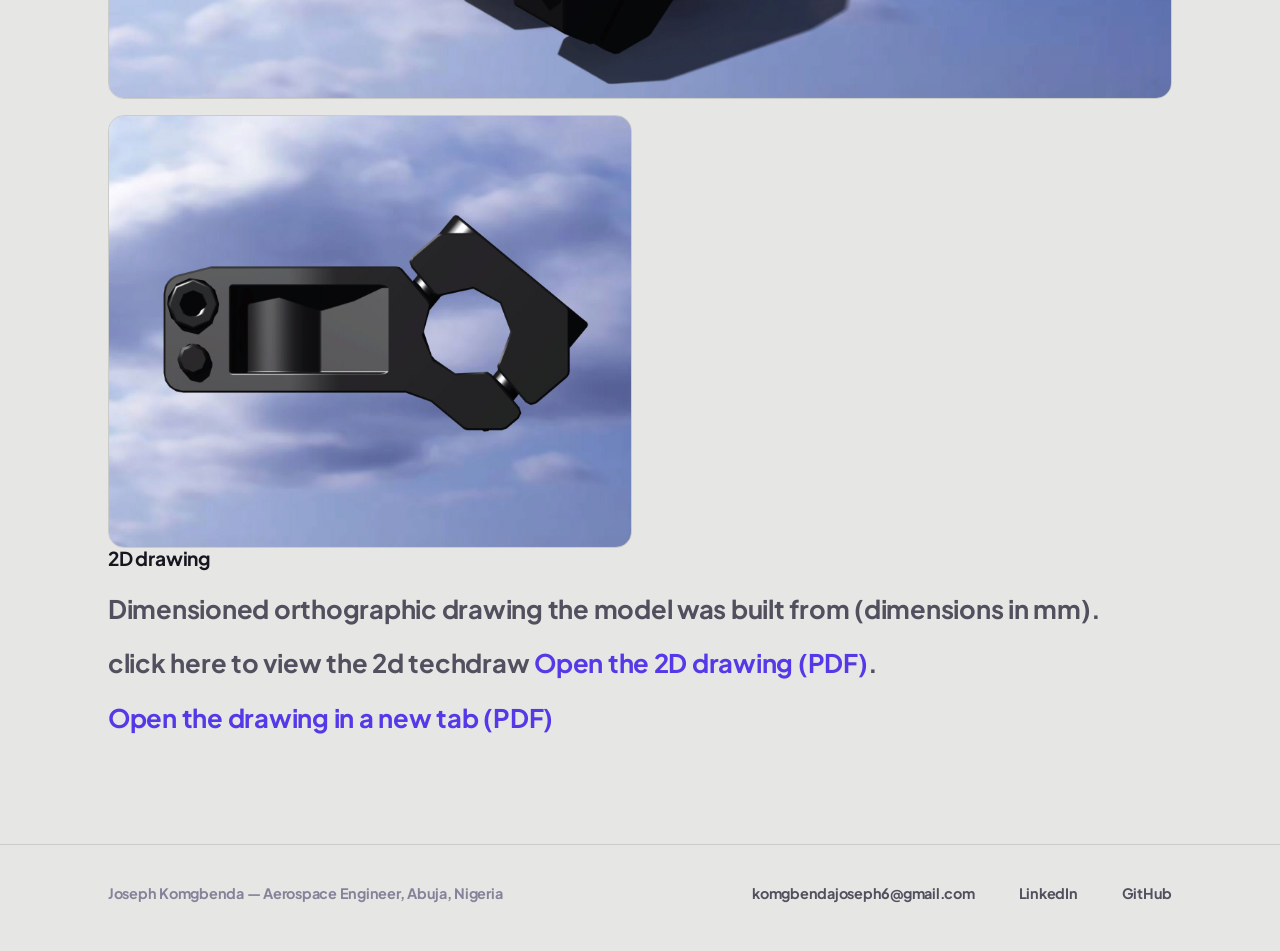
==== commit 667ba11c: "Fix HTML structure in cad-portfolio.html" ====
--- a/cad-portfolio.html
+++ b/cad-portfolio.html
@@ -3,7 +3,7 @@
 <head>
 <meta charset="UTF-8">
 <meta name="viewport" content="width=device-width, initial-scale=1">
-</h2><title>CAD Portfolio — Joseph Komgbenda</title><h2>
+<title>CAD Portfolio — Joseph Komgbenda</title><h2>
 <meta name="description" content="CATIA V5 turbofan engine models: GE90 and Eurojet EJ200, built during a CAD engineering internship at Dwello Aerospace.">
 <link rel="preconnect" href="https://fonts.googleapis.com">
 <link rel="preconnect" href="https://fonts.gstatic.com" crossorigin>
@@ -26,7 +26,7 @@
 
 <div class="page-head">
   <div class="container">
-    <div class="kicker">CAD engineering &middot; Dwello Aerospace</div>
+    <h2></h2>CAD engineering &middot; Dwello Aerospace</div><h2>
     <h1 style="max-width: 18ch;">Turbofan modeling in CATIA V5</h1>
     <p class="lede">Remote CAD internship building detailed part and assembly models of the
       GE90 and Eurojet EJ200 turbofan engines from engineering drawings and reference material,
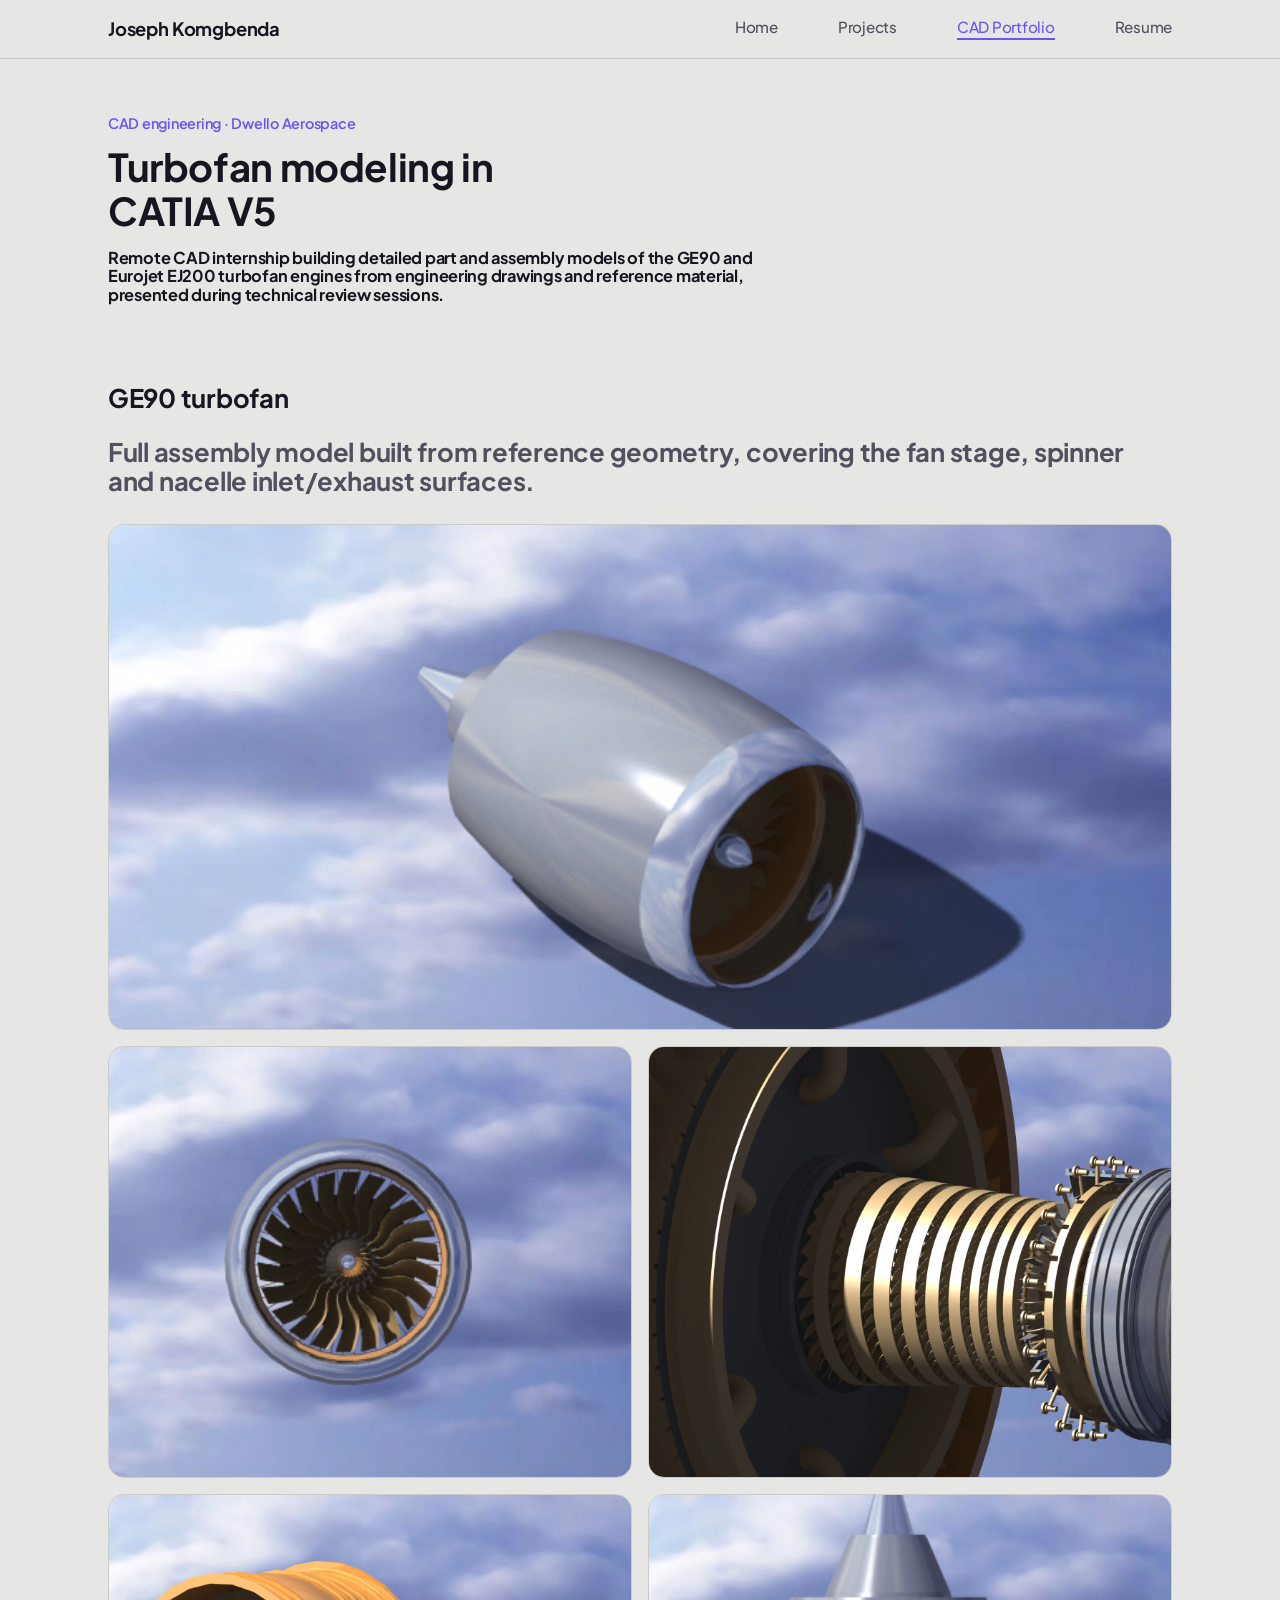
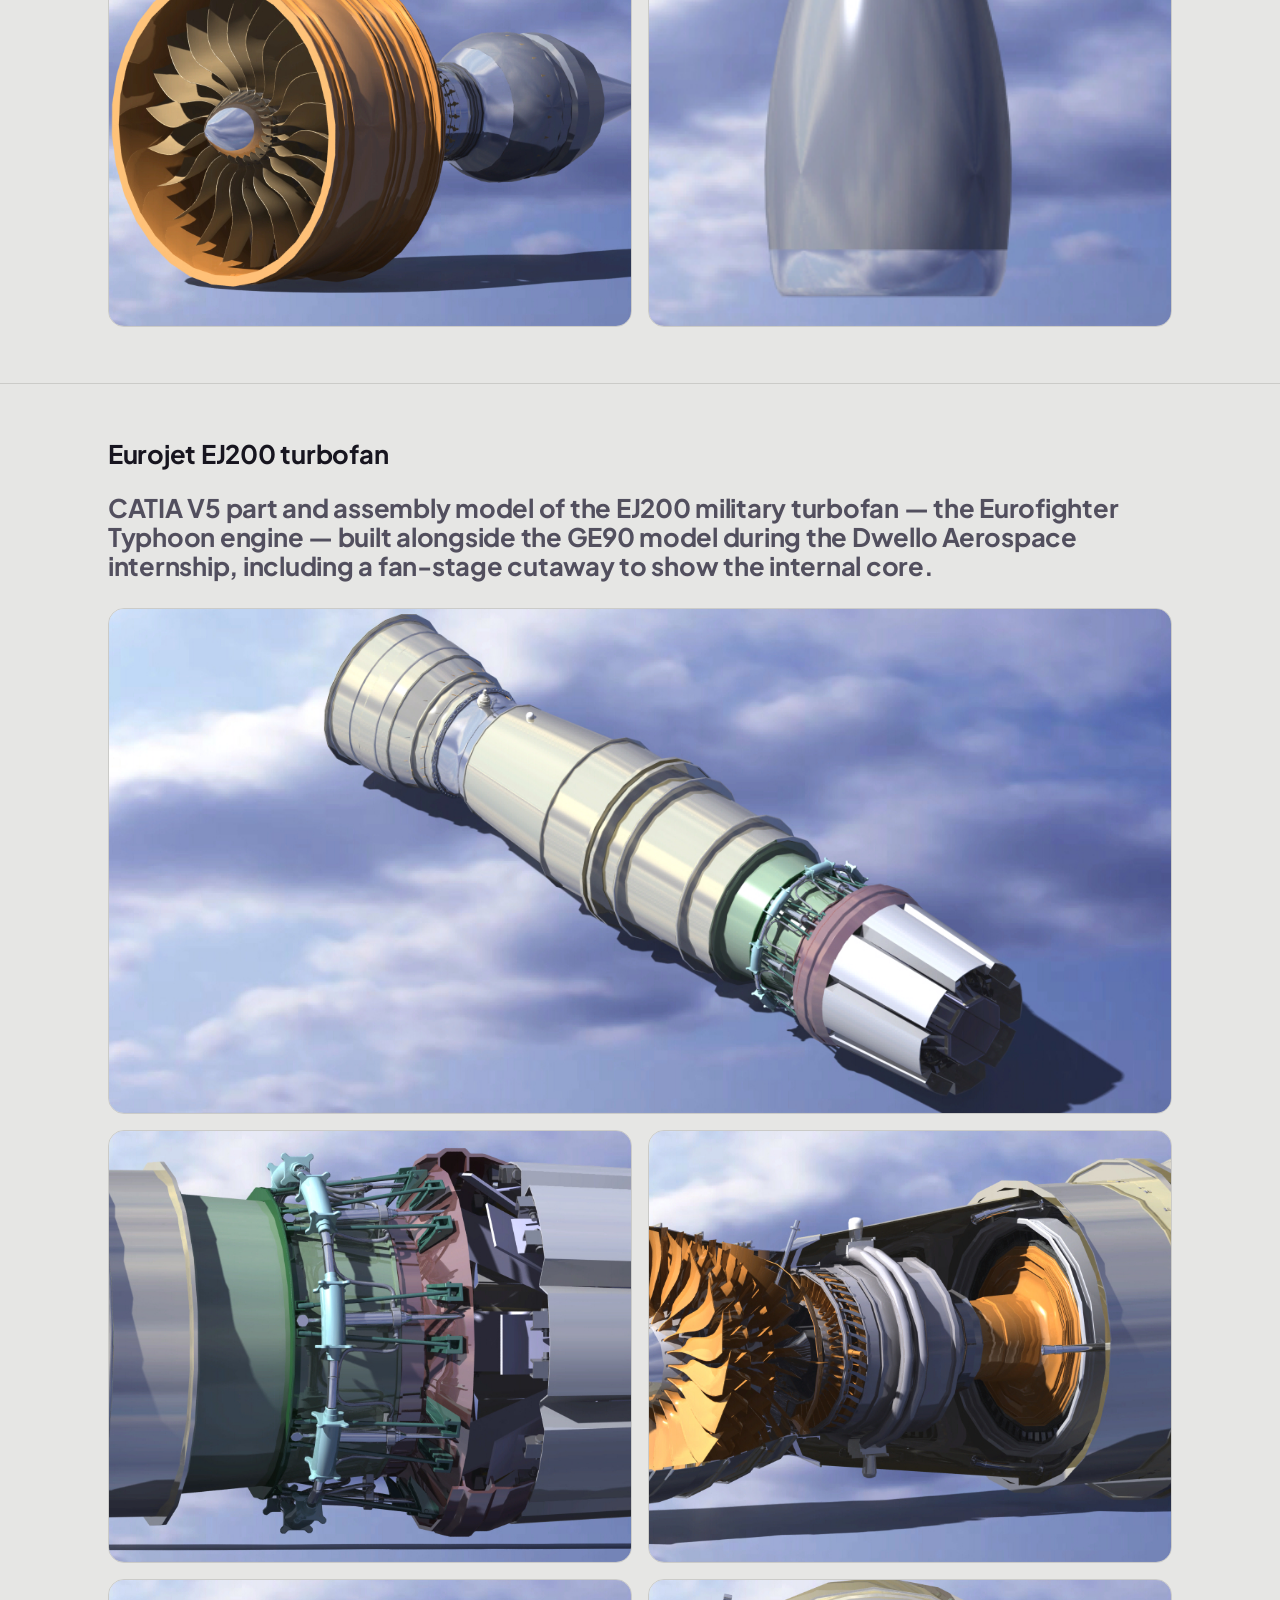
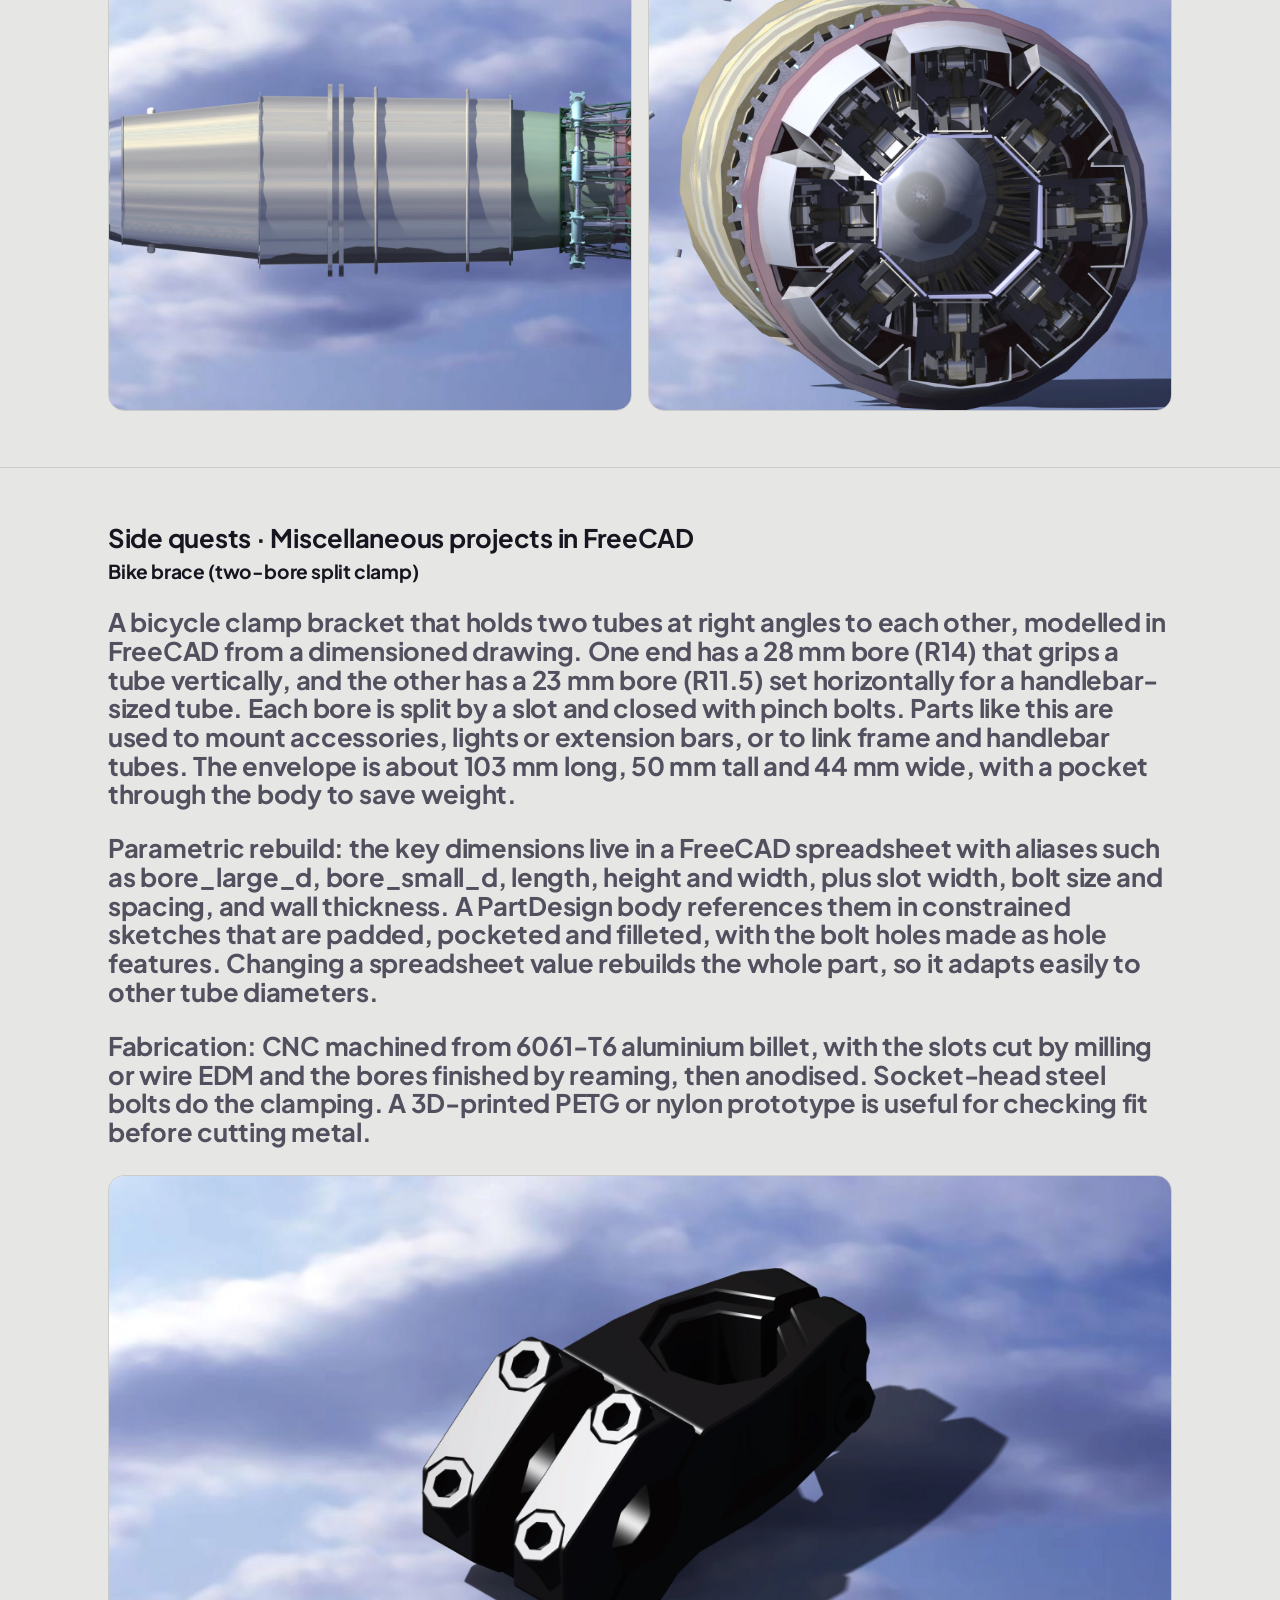
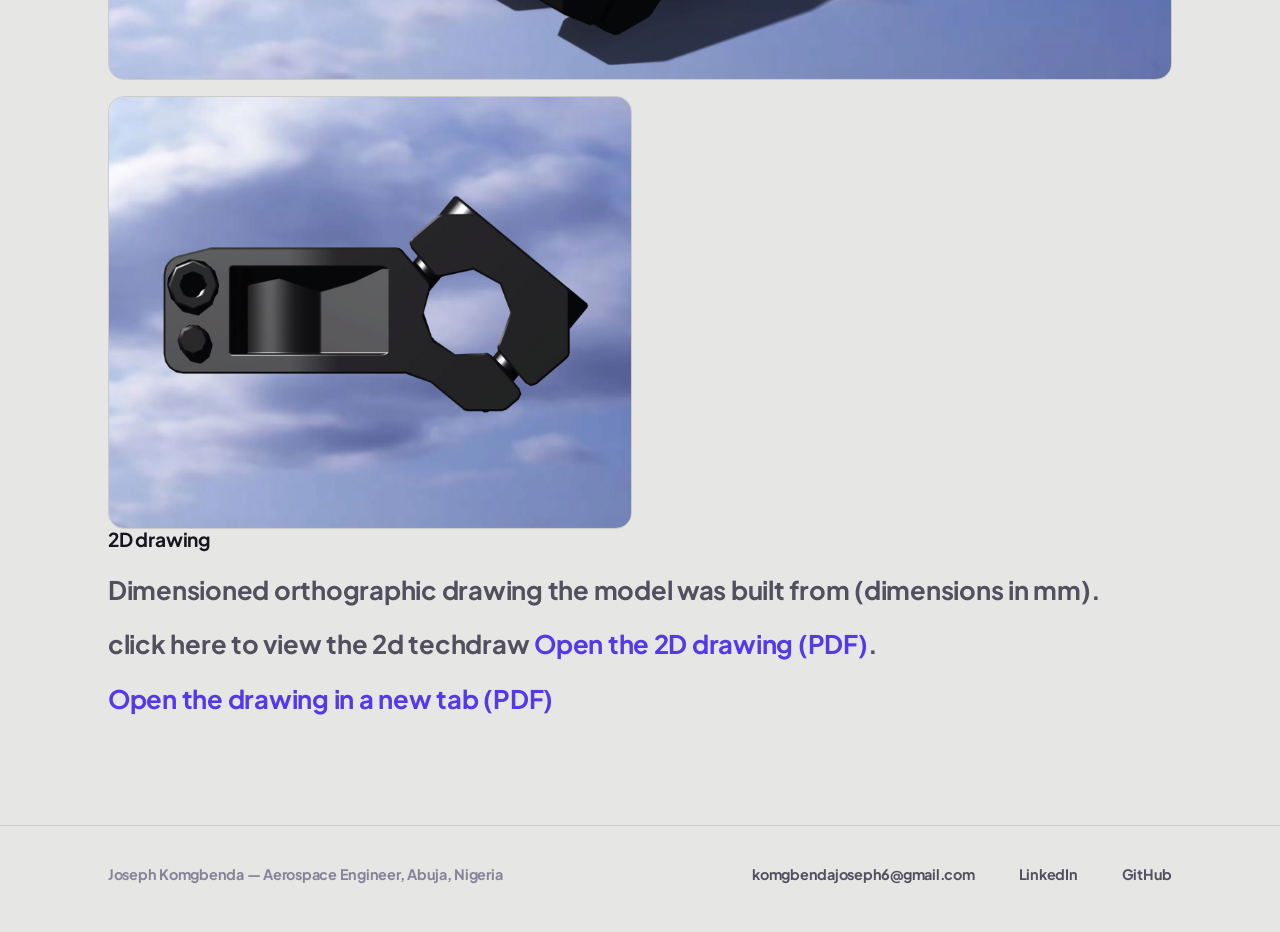
==== commit 5cc62f4c: "Update cad-portfolio.html" ====
--- a/cad-portfolio.html
+++ b/cad-portfolio.html
@@ -26,7 +26,7 @@
 
 <div class="page-head">
   <div class="container">
-    <h2></h2>CAD engineering &middot; Dwello Aerospace</div><h2>
+    <div class="kicker">CAD engineering &middot; Dwello Aerospace</div>
     <h1 style="max-width: 18ch;">Turbofan modeling in CATIA V5</h1>
     <p class="lede">Remote CAD internship building detailed part and assembly models of the
       GE90 and Eurojet EJ200 turbofan engines from engineering drawings and reference material,
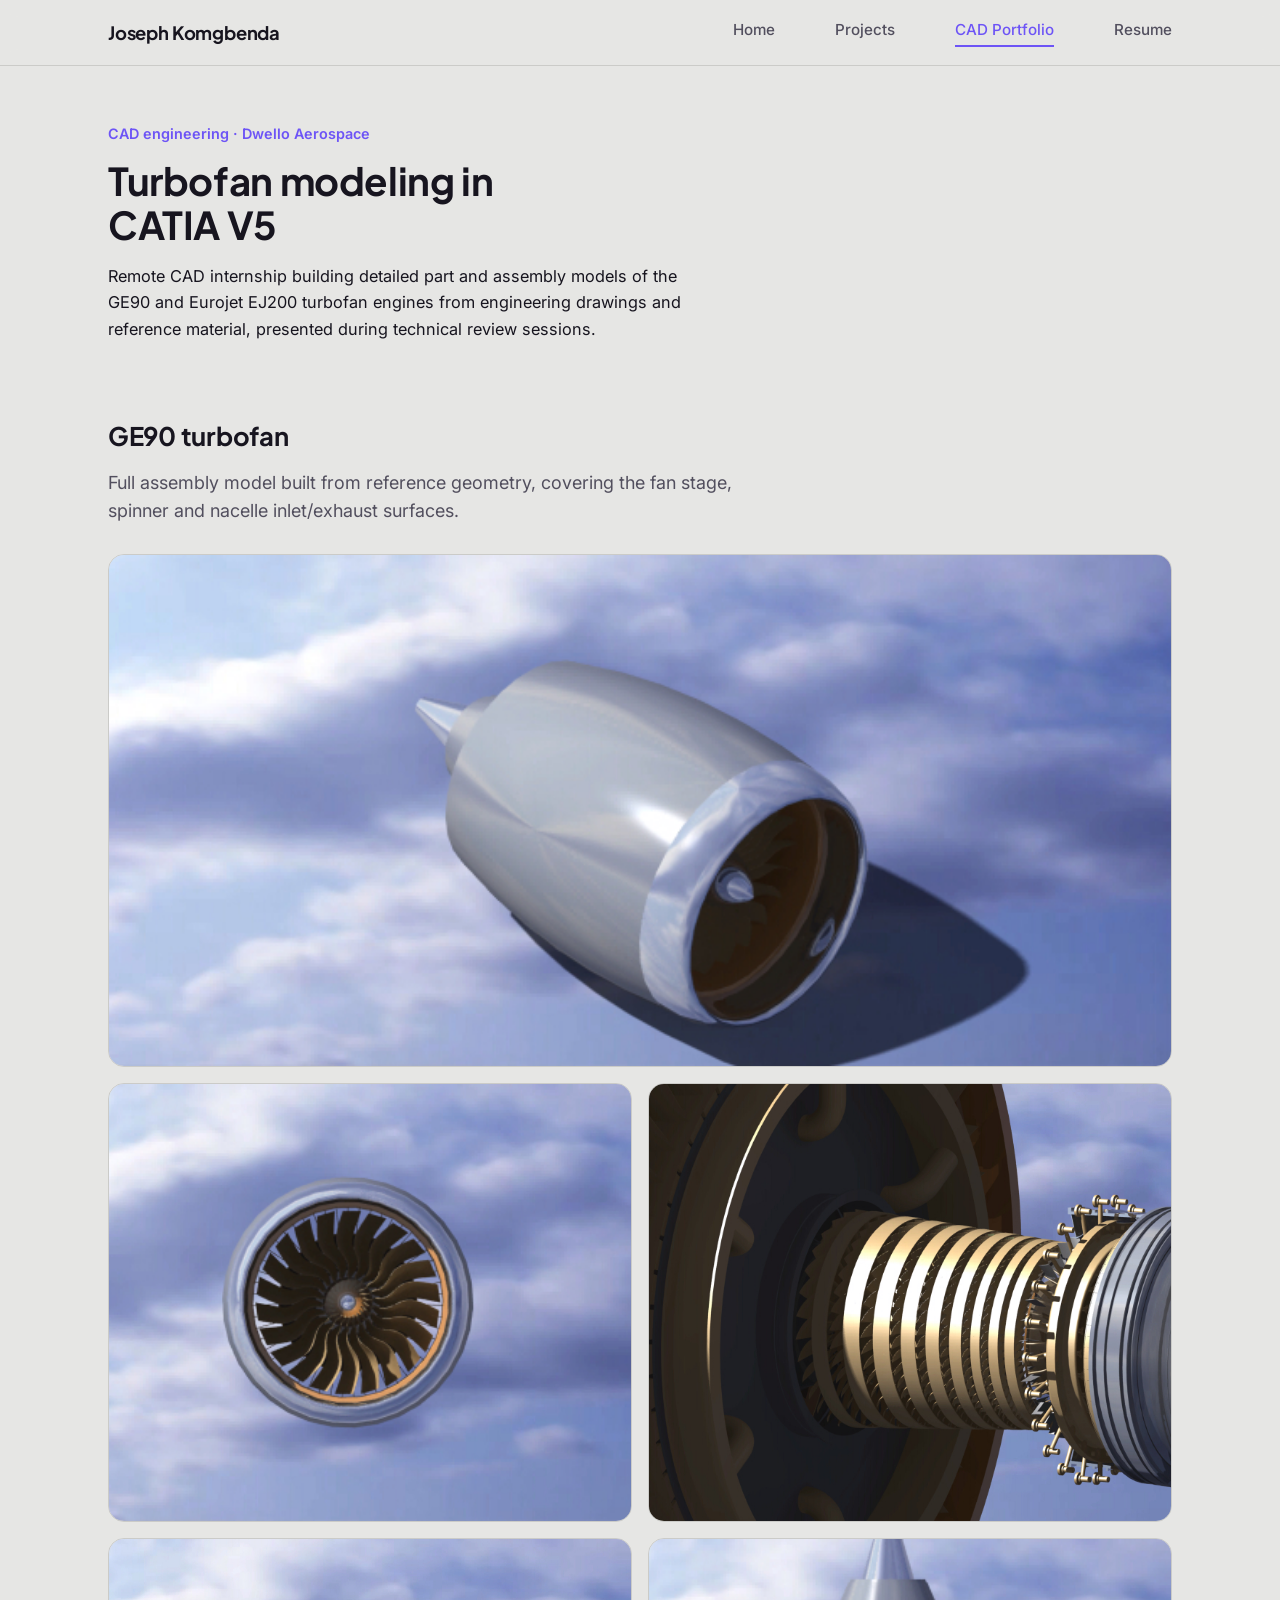
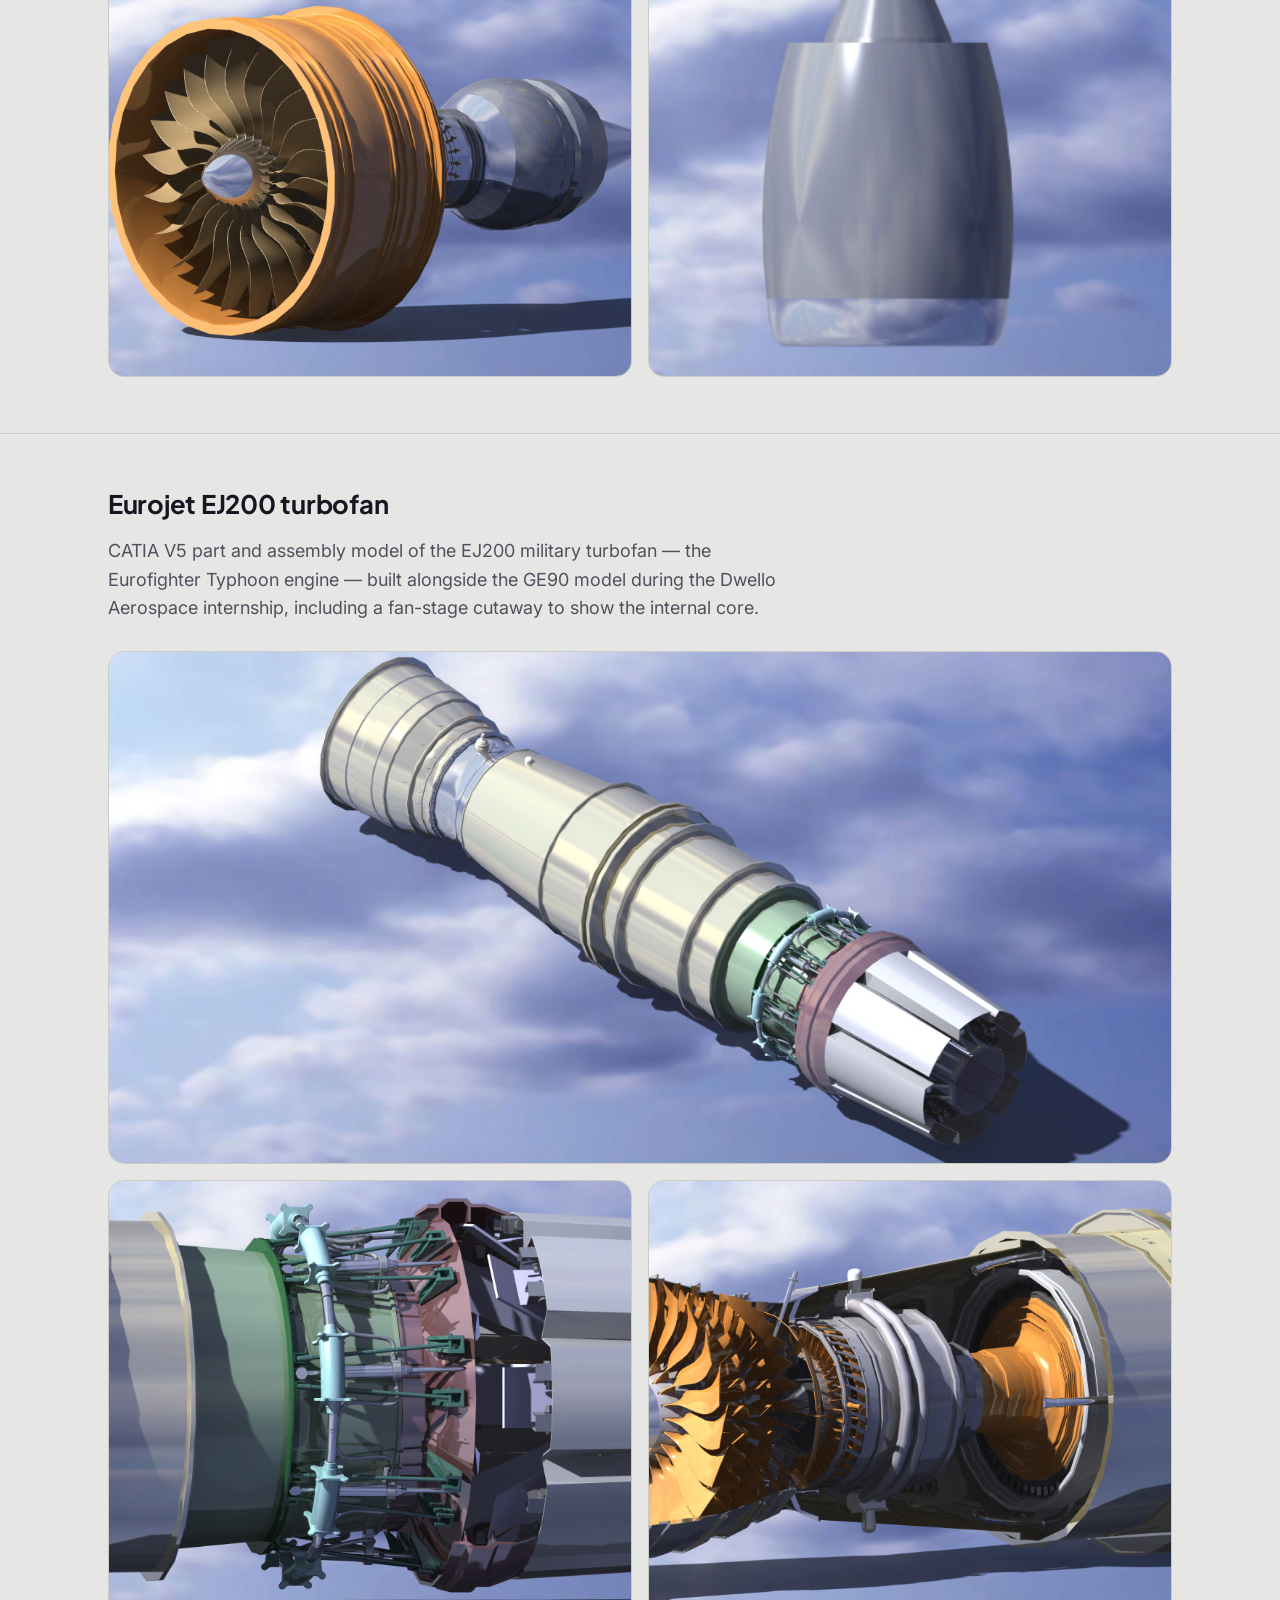
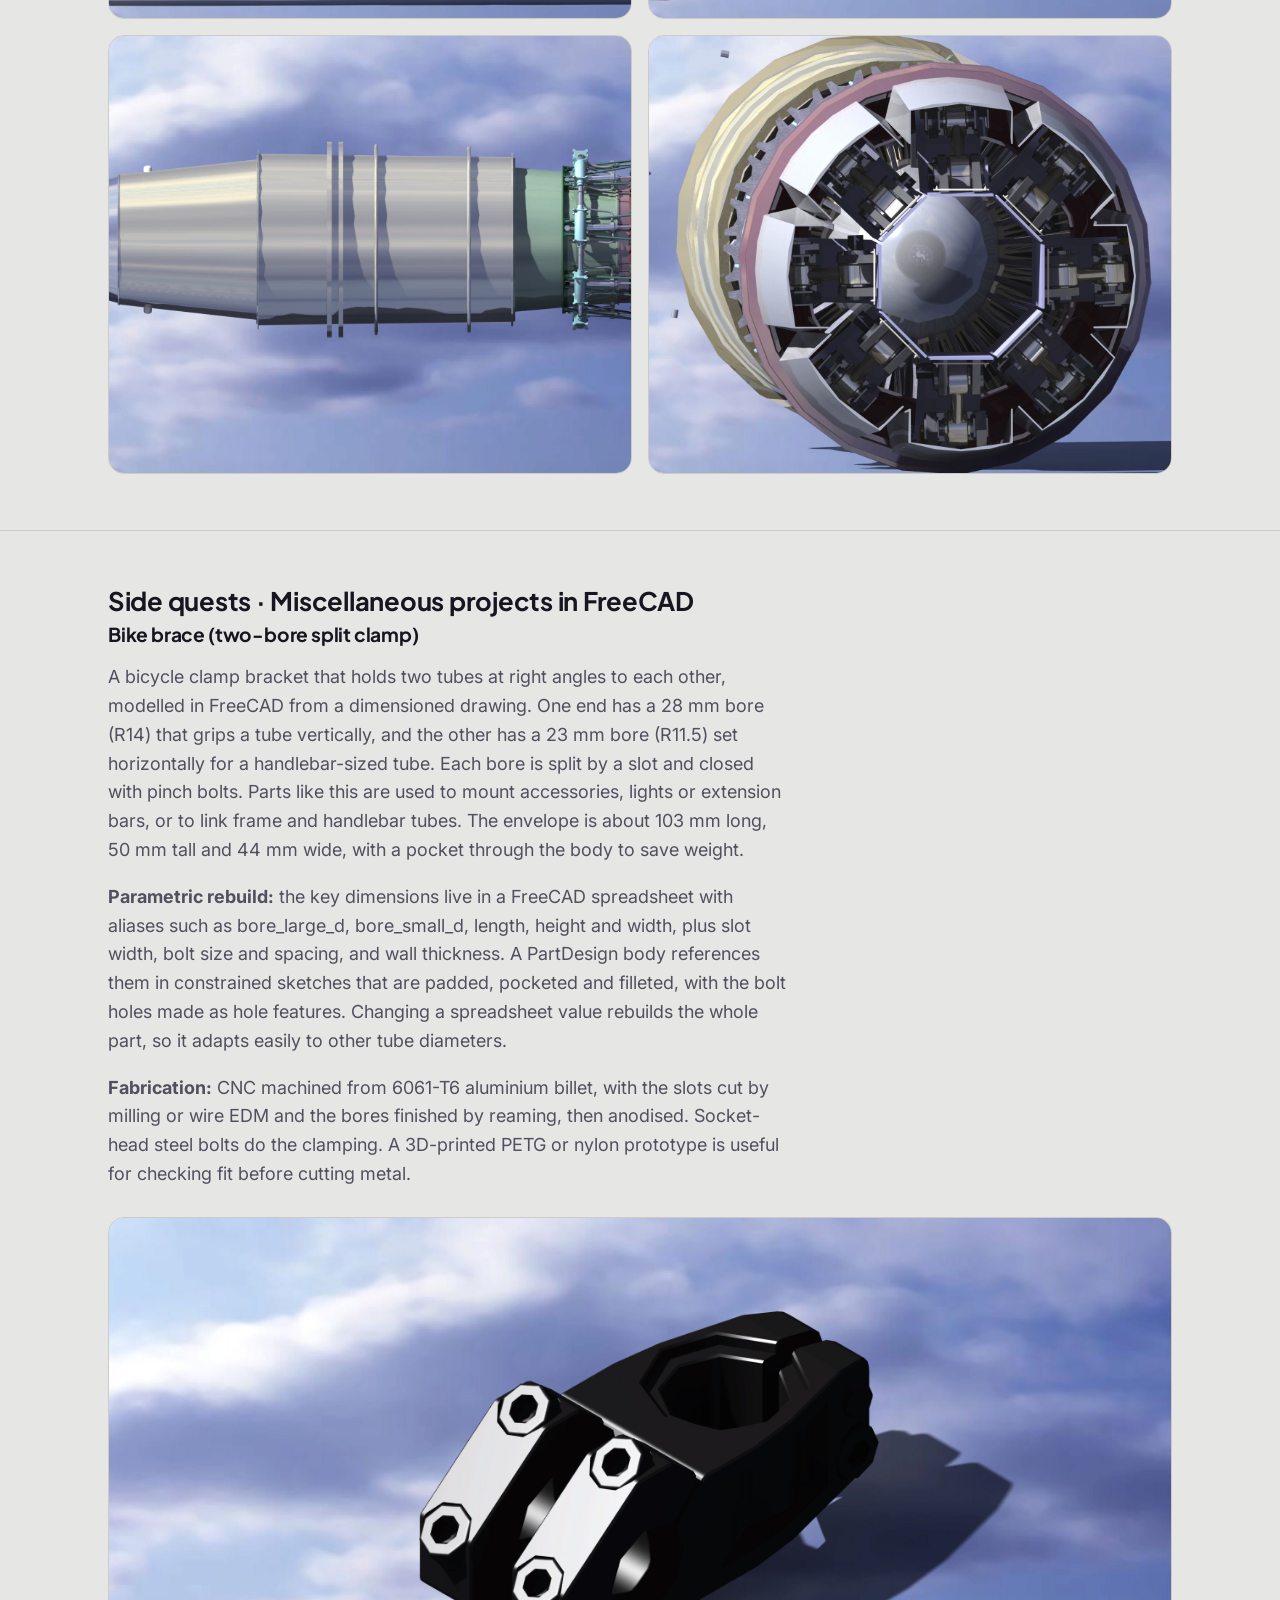
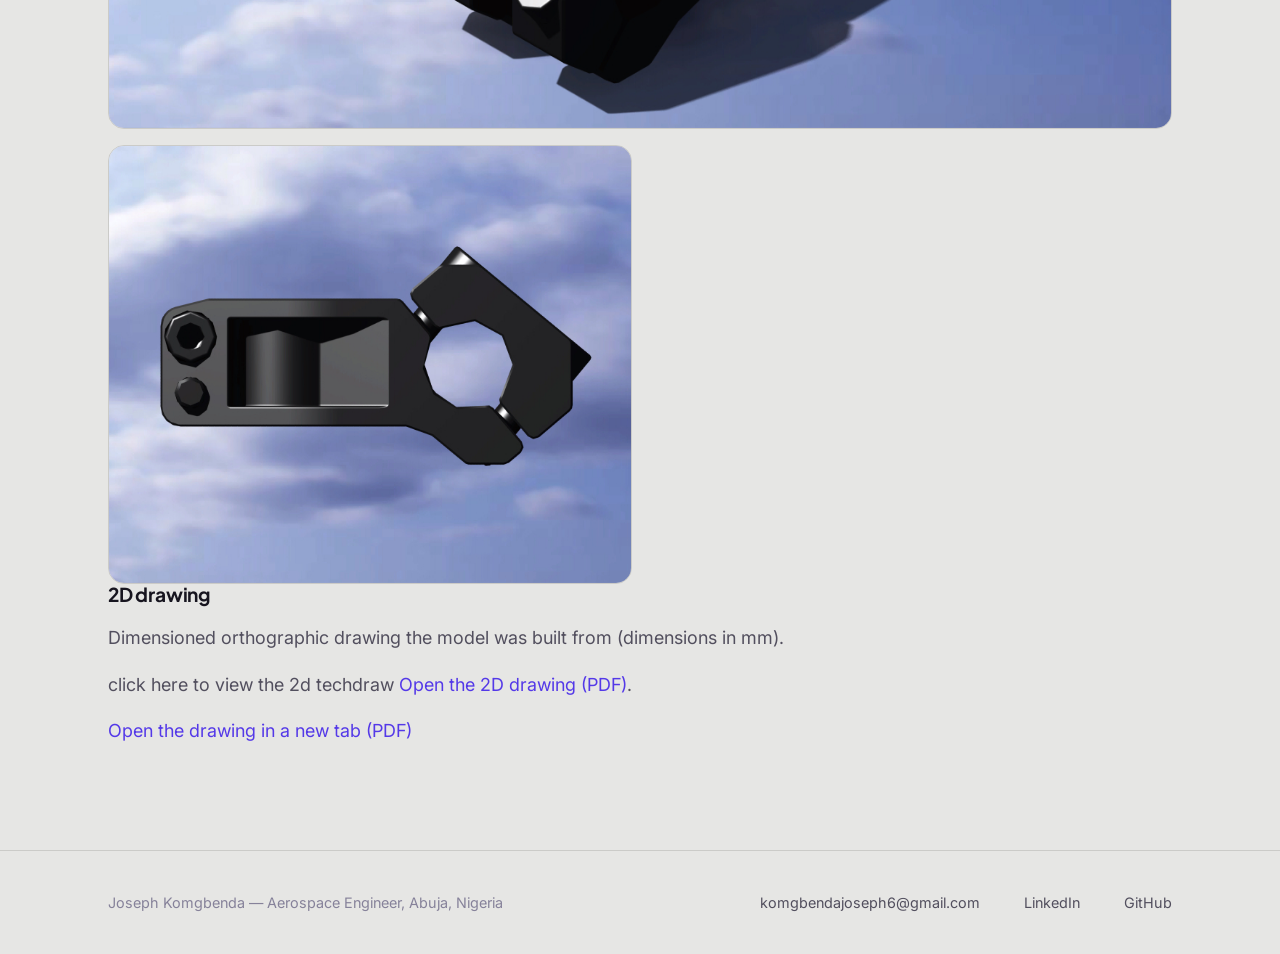
==== commit ae063bf7: "Fix HTML title tag formatting" ====
--- a/cad-portfolio.html
+++ b/cad-portfolio.html
@@ -3,7 +3,7 @@
 <head>
 <meta charset="UTF-8">
 <meta name="viewport" content="width=device-width, initial-scale=1">
-<title>CAD Portfolio — Joseph Komgbenda</title><h2>
+<title>CAD Portfolio — Joseph Komgbenda</title>
 <meta name="description" content="CATIA V5 turbofan engine models: GE90 and Eurojet EJ200, built during a CAD engineering internship at Dwello Aerospace.">
 <link rel="preconnect" href="https://fonts.googleapis.com">
 <link rel="preconnect" href="https://fonts.gstatic.com" crossorigin>
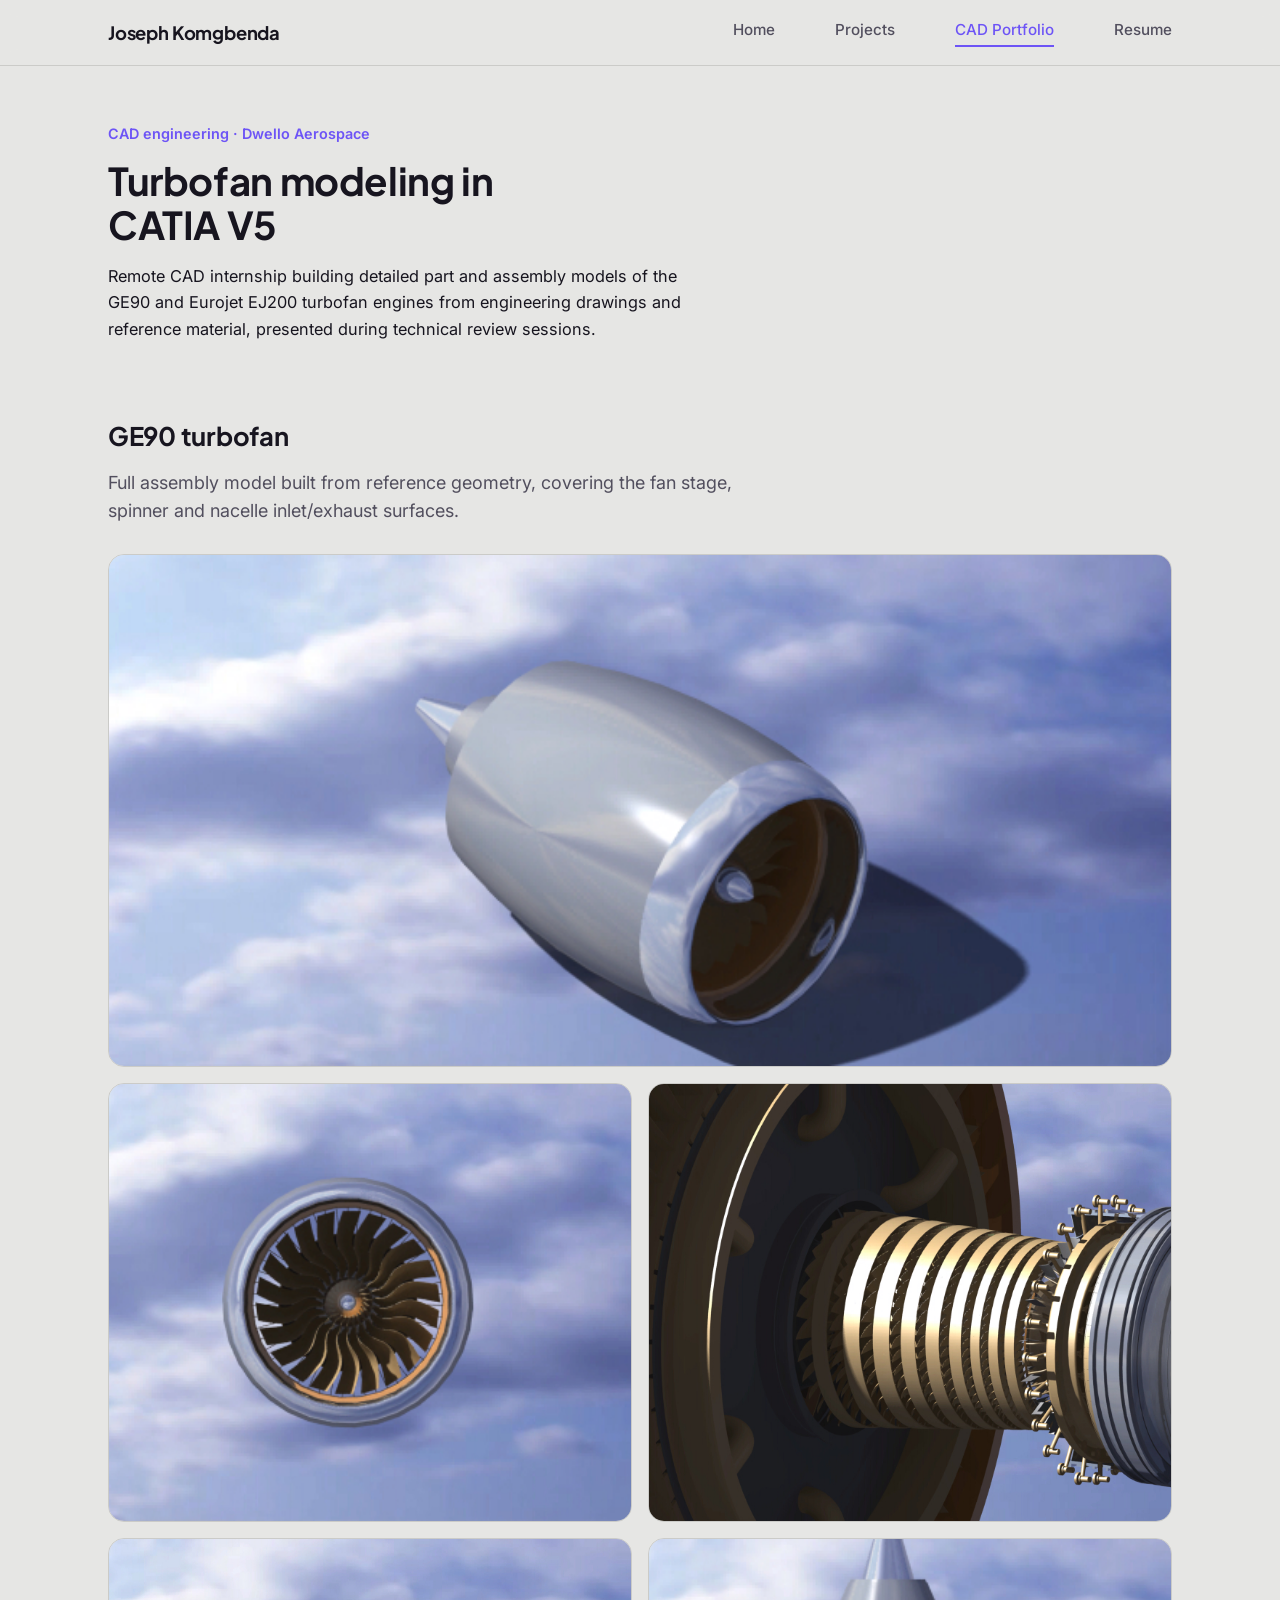
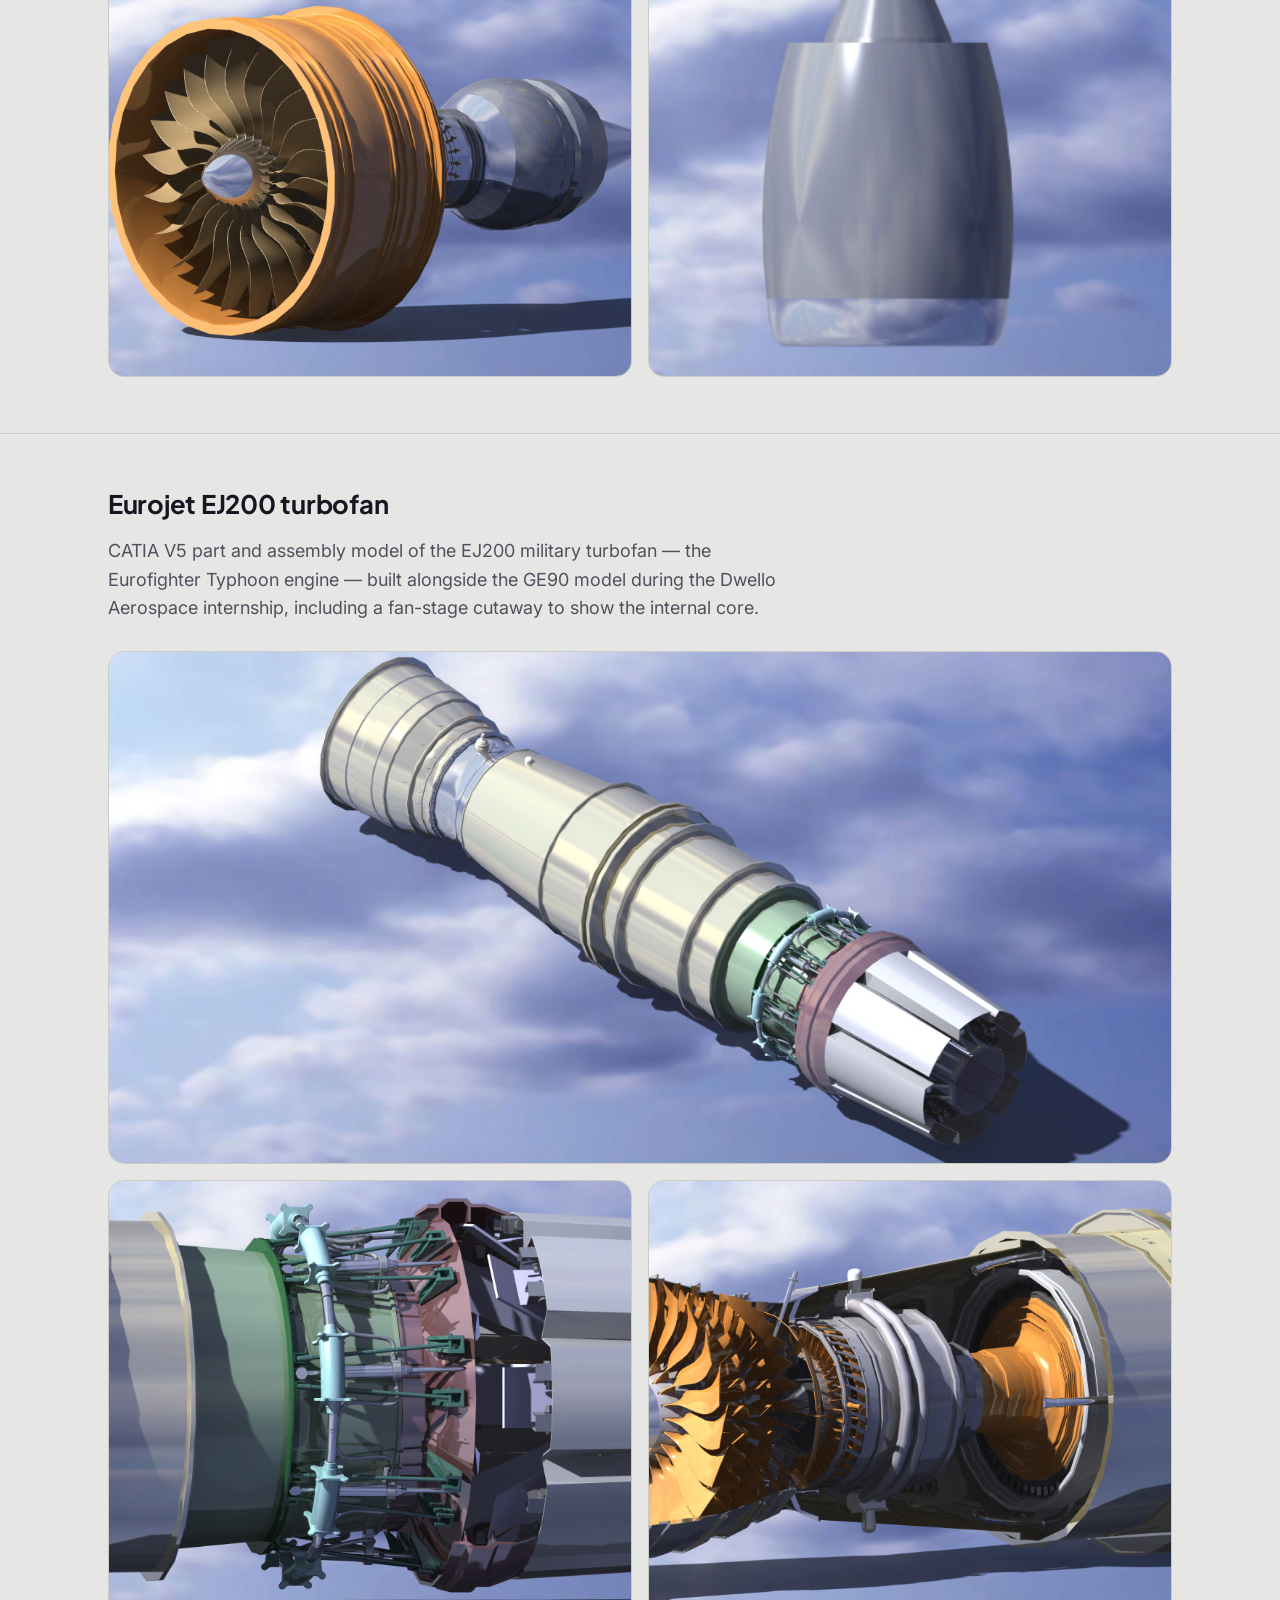
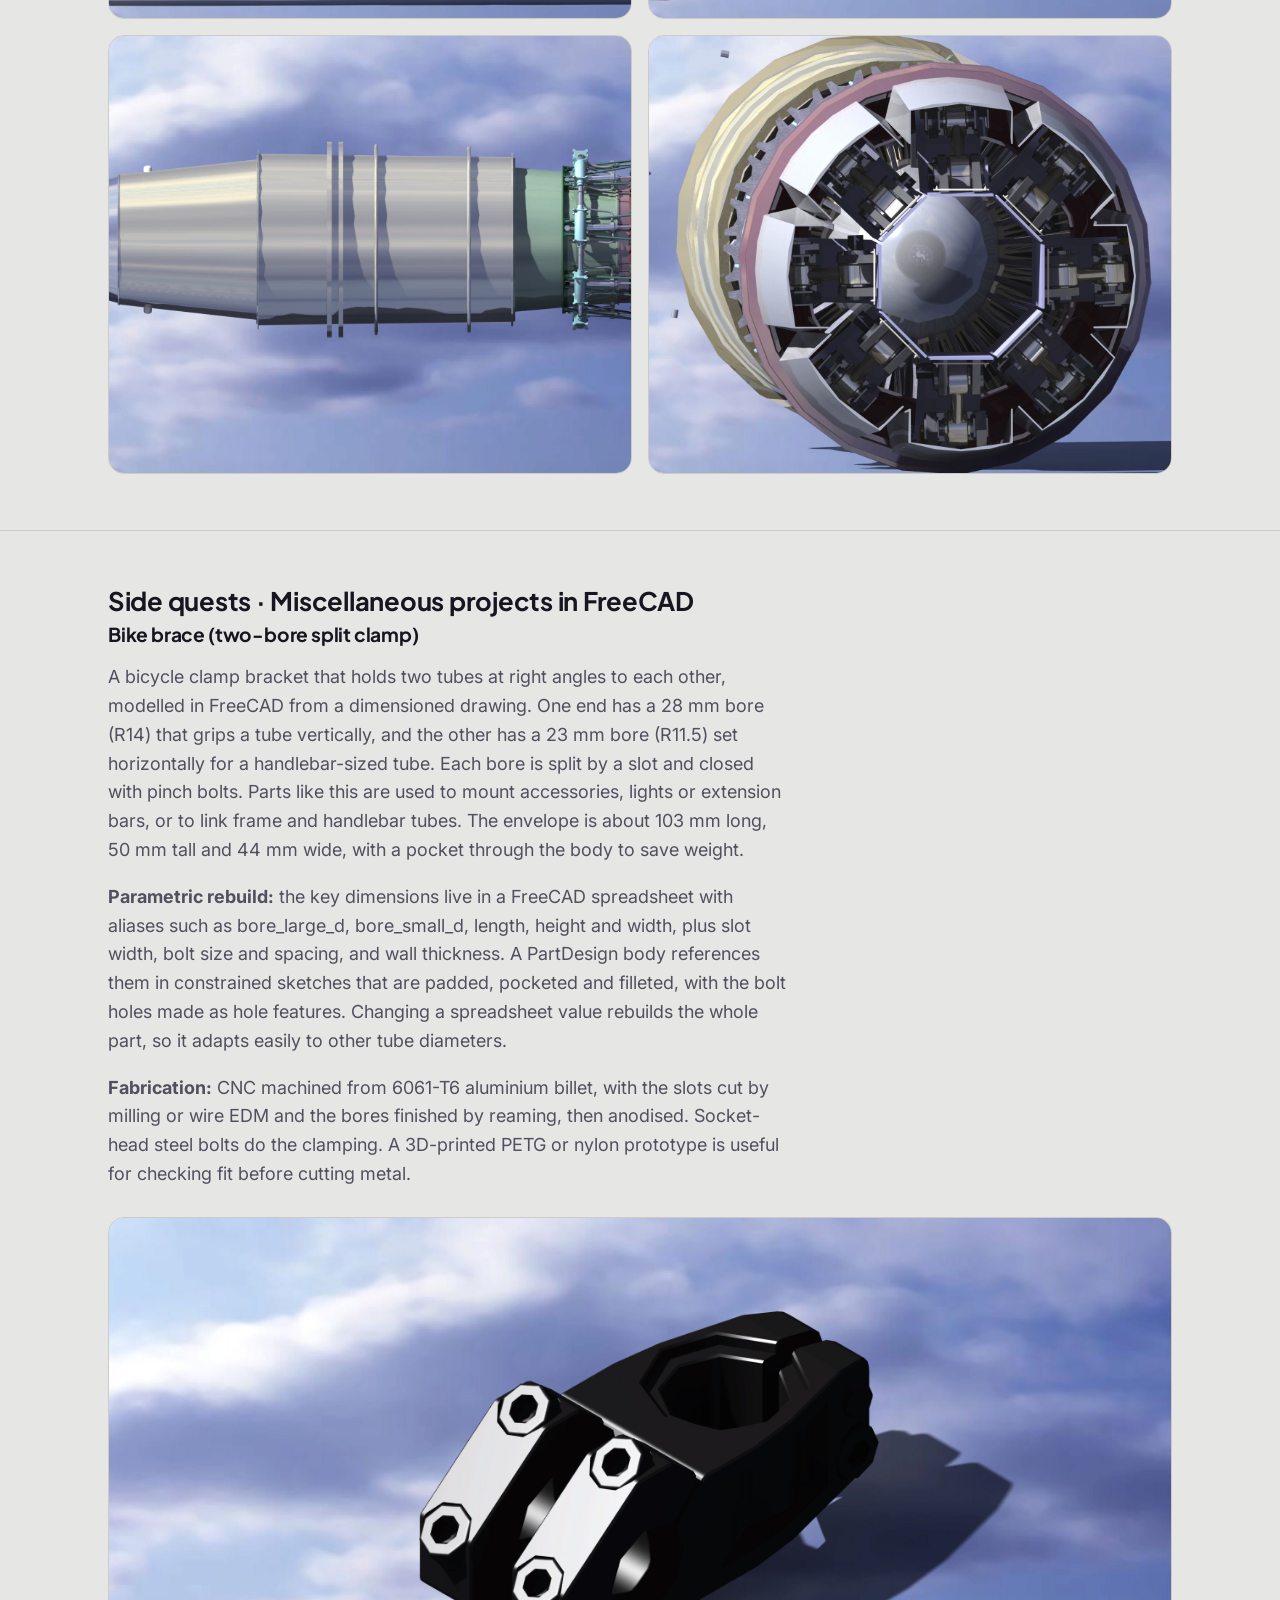
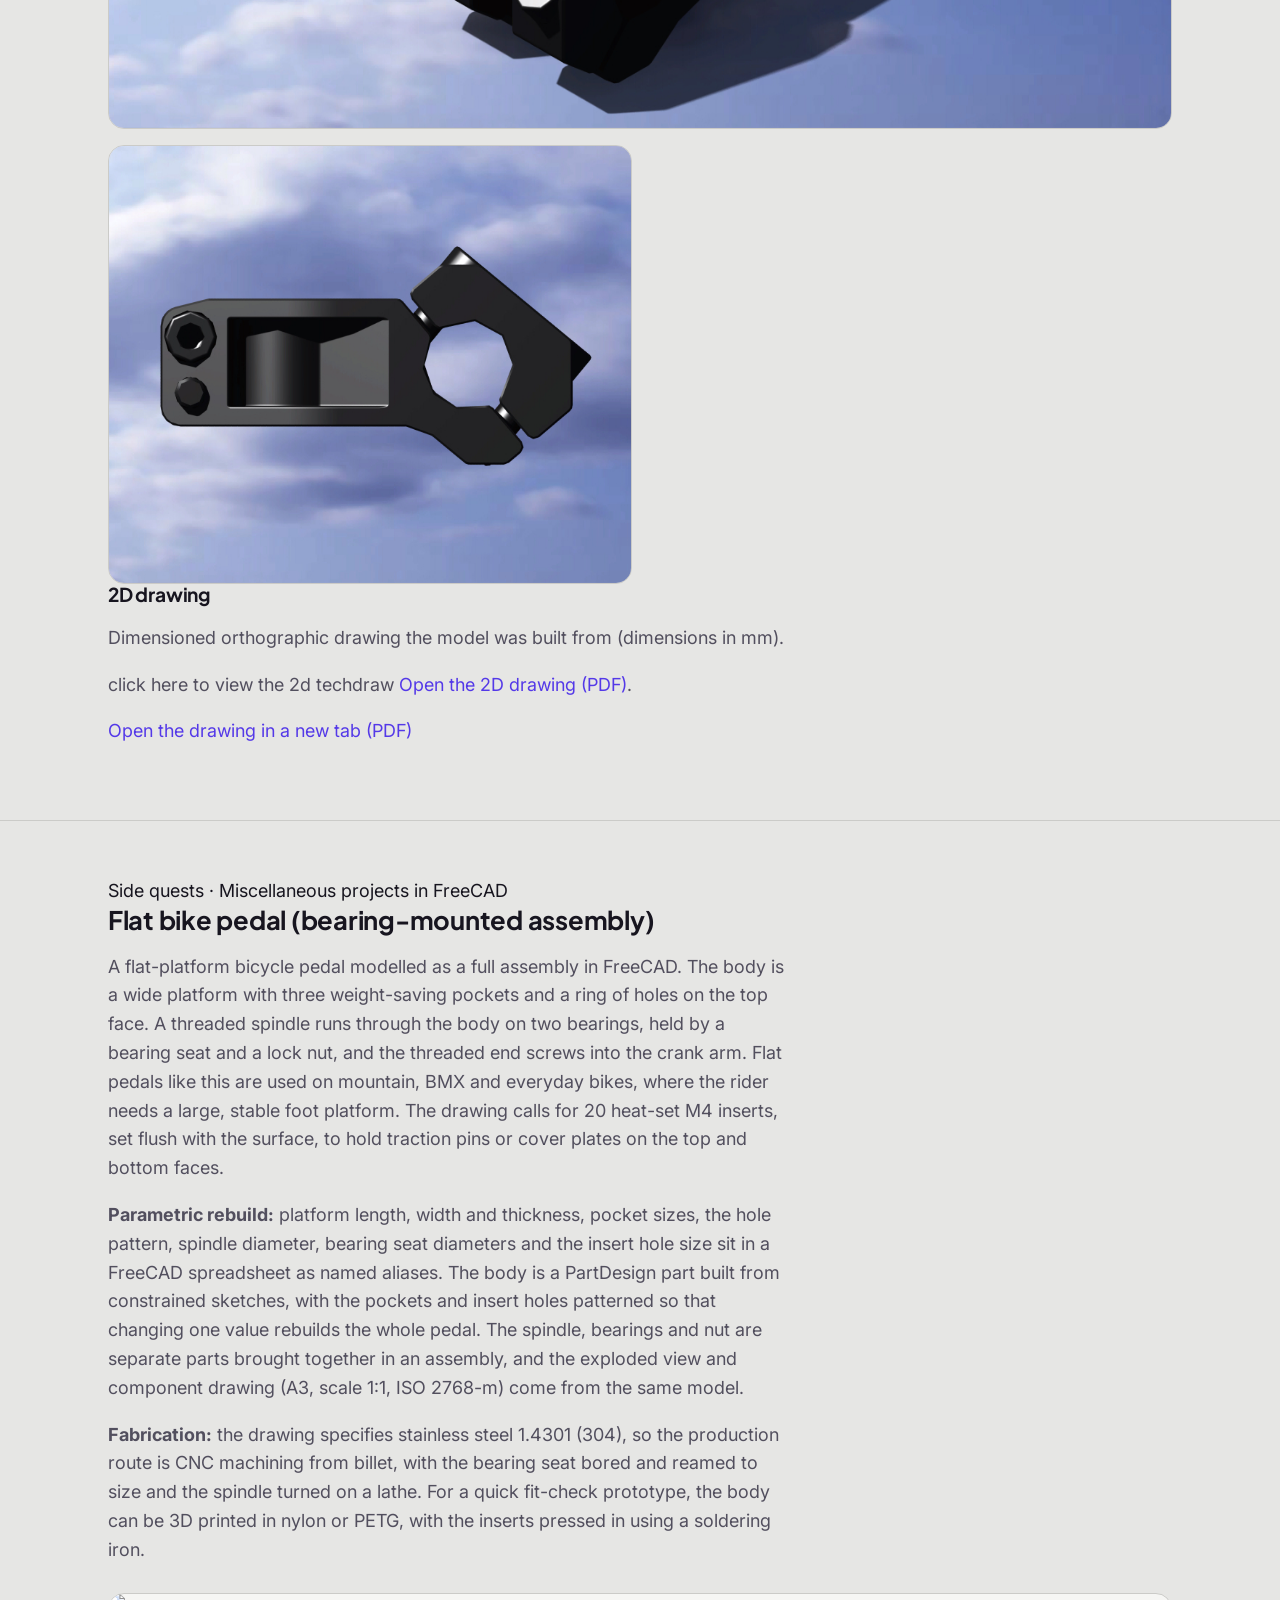
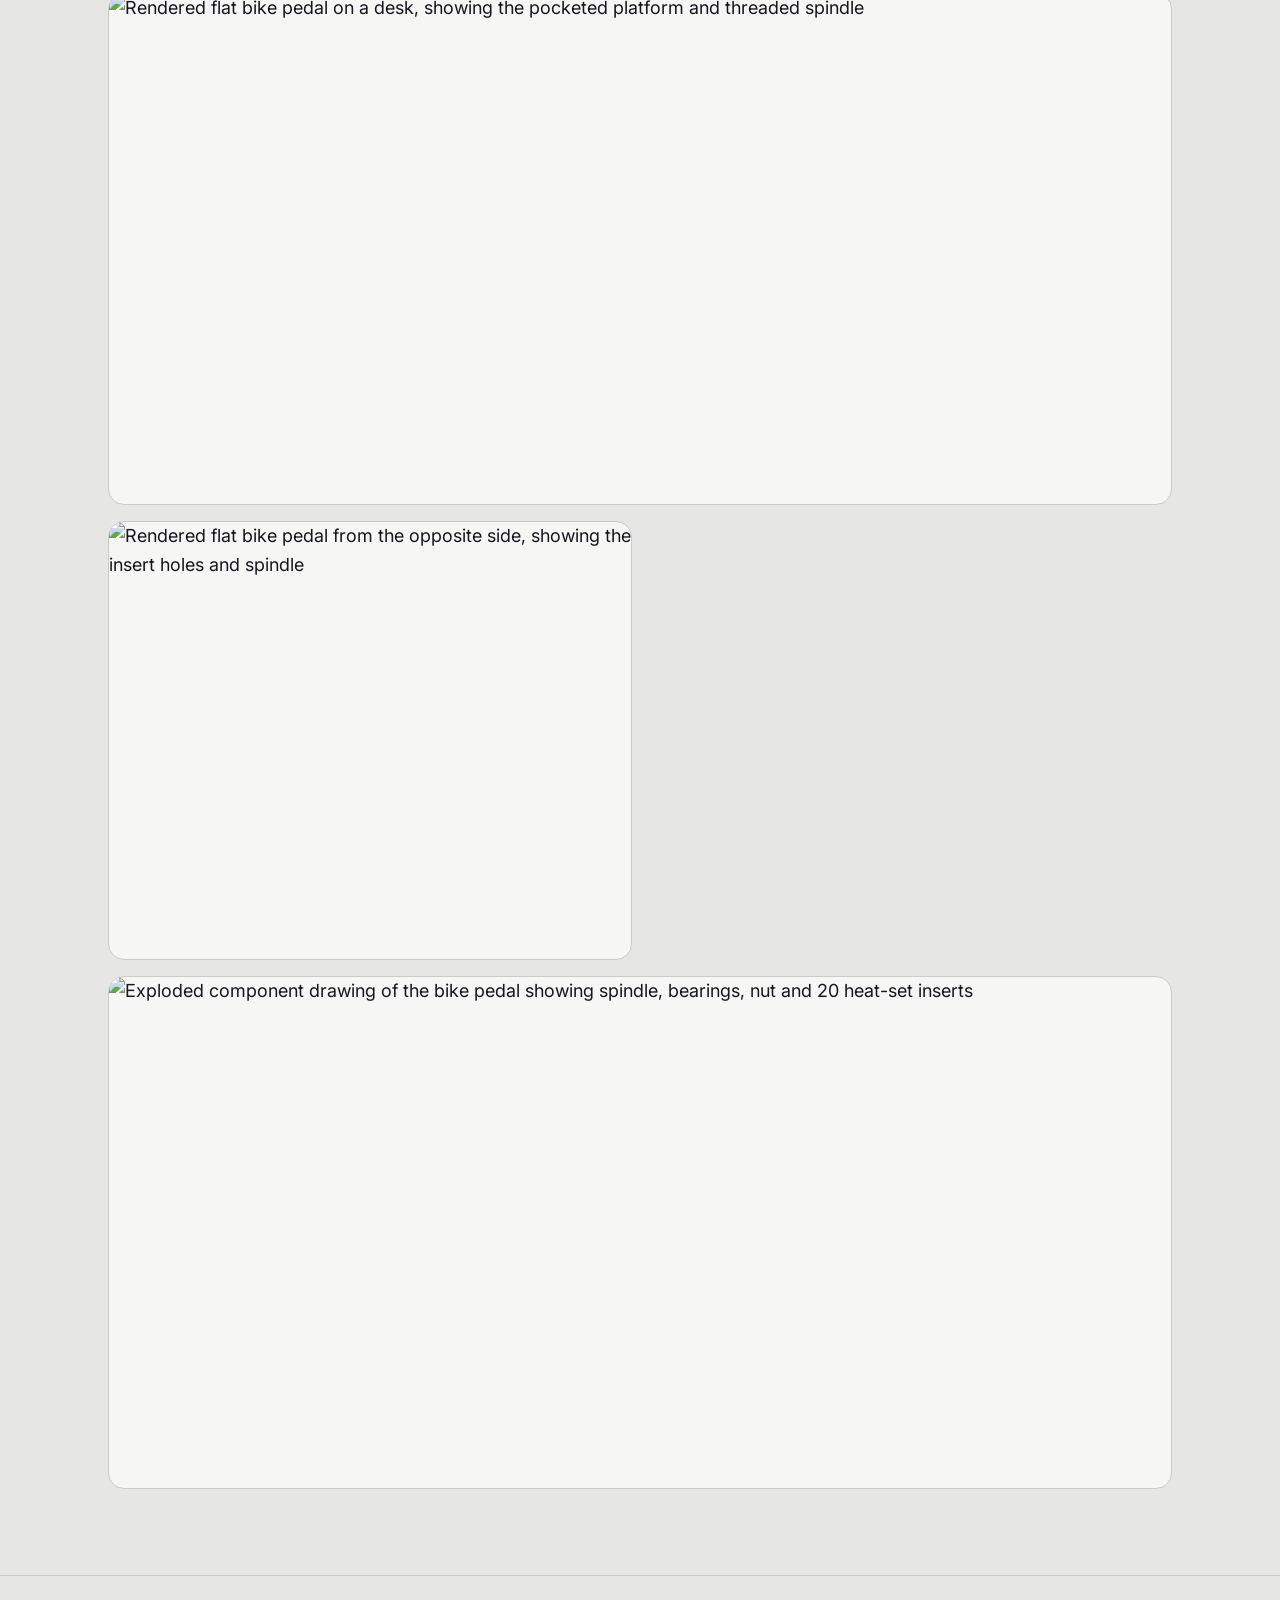
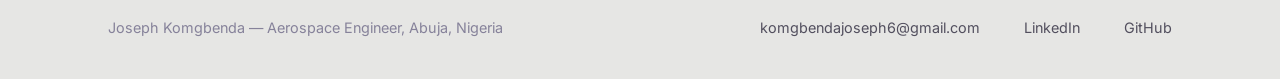
==== commit b53c4c59: "Update cad-portfolio.html" ====
--- a/cad-portfolio.html
+++ b/cad-portfolio.html
@@ -96,7 +96,7 @@
   </div>
 </section>
 
-<section class="section" id="side-quests" style="border-bottom: none;">
+<section class="section" id="side-quests">
   <div class="container">
    <h2>Side quests &middot; Miscellaneous projects in FreeCAD<h2>
     <h3>Bike brace (two-bore split clamp)</h3>
@@ -136,7 +136,47 @@
     <p><a href="assets/Bike_brace_1.pdf" target="assets/bike brace 1.pdf" rel="noopener">Open the drawing in a new tab (PDF)</a></p>
   </div>
 </section>
-  
+
+<section class="section" id="bike-pedal" style="border-bottom: none;">
+  <div class="container">
+    <div class="kicker">Side quests &middot; Miscellaneous projects in FreeCAD</div>
+    <h2>Flat bike pedal (bearing-mounted assembly)</h2>
+    <p>A flat-platform bicycle pedal modelled as a full assembly in FreeCAD. The body is a wide
+      platform with three weight-saving pockets and a ring of holes on the top face. A threaded
+      spindle runs through the body on two bearings, held by a bearing seat and a lock nut, and
+      the threaded end screws into the crank arm. Flat pedals like this are used on mountain,
+      BMX and everyday bikes, where the rider needs a large, stable foot platform. The drawing
+      calls for 20 heat-set M4 inserts, set flush with the surface, to hold traction pins or
+      cover plates on the top and bottom faces.</p>
+    <p><strong>Parametric rebuild:</strong> platform length, width and thickness, pocket sizes,
+      the hole pattern, spindle diameter, bearing seat diameters and the insert hole size sit in
+      a FreeCAD spreadsheet as named aliases. The body is a PartDesign part built from
+      constrained sketches, with the pockets and insert holes patterned so that changing one
+      value rebuilds the whole pedal. The spindle, bearings and nut are separate parts brought
+      together in an assembly, and the exploded view and component drawing (A3, scale 1:1,
+      ISO 2768-m) come from the same model.</p>
+    <p><strong>Fabrication:</strong> the drawing specifies stainless steel 1.4301 (304), so the
+      production route is CNC machining from billet, with the bearing seat bored and reamed to
+      size and the spindle turned on a lathe. For a quick fit-check prototype, the body can be
+      3D printed in nylon or PETG, with the inserts pressed in using a soldering iron.</p>
+
+    <div class="gallery">
+      <figure class="wide">
+        <img src="assets/bike_pedal_assembly_1.jpg" alt="Rendered flat bike pedal on a desk, showing the pocketed platform and threaded spindle" loading="lazy">
+        <figcaption>Assembly &mdash; rendered view</figcaption>
+      </figure>
+      <figure>
+        <img src="assets/other_side.jpg" alt="Rendered flat bike pedal from the opposite side, showing the insert holes and spindle" loading="lazy">
+        <figcaption>Assembly &mdash; opposite side</figcaption>
+      </figure>
+      <figure class="wide">
+        <img src="assets/bike_pedal_drawing.png" alt="Exploded component drawing of the bike pedal showing spindle, bearings, nut and 20 heat-set inserts" loading="lazy">
+        <figcaption>Exploded assembly drawing (A3, 1:1)</figcaption>
+      </figure>
+    </div>
+  </div>
+</section>
+     
 <footer class="site-footer">
   <div class="container footer-inner">
     <p>Joseph Komgbenda &mdash; Aerospace Engineer, Abuja, Nigeria</p>
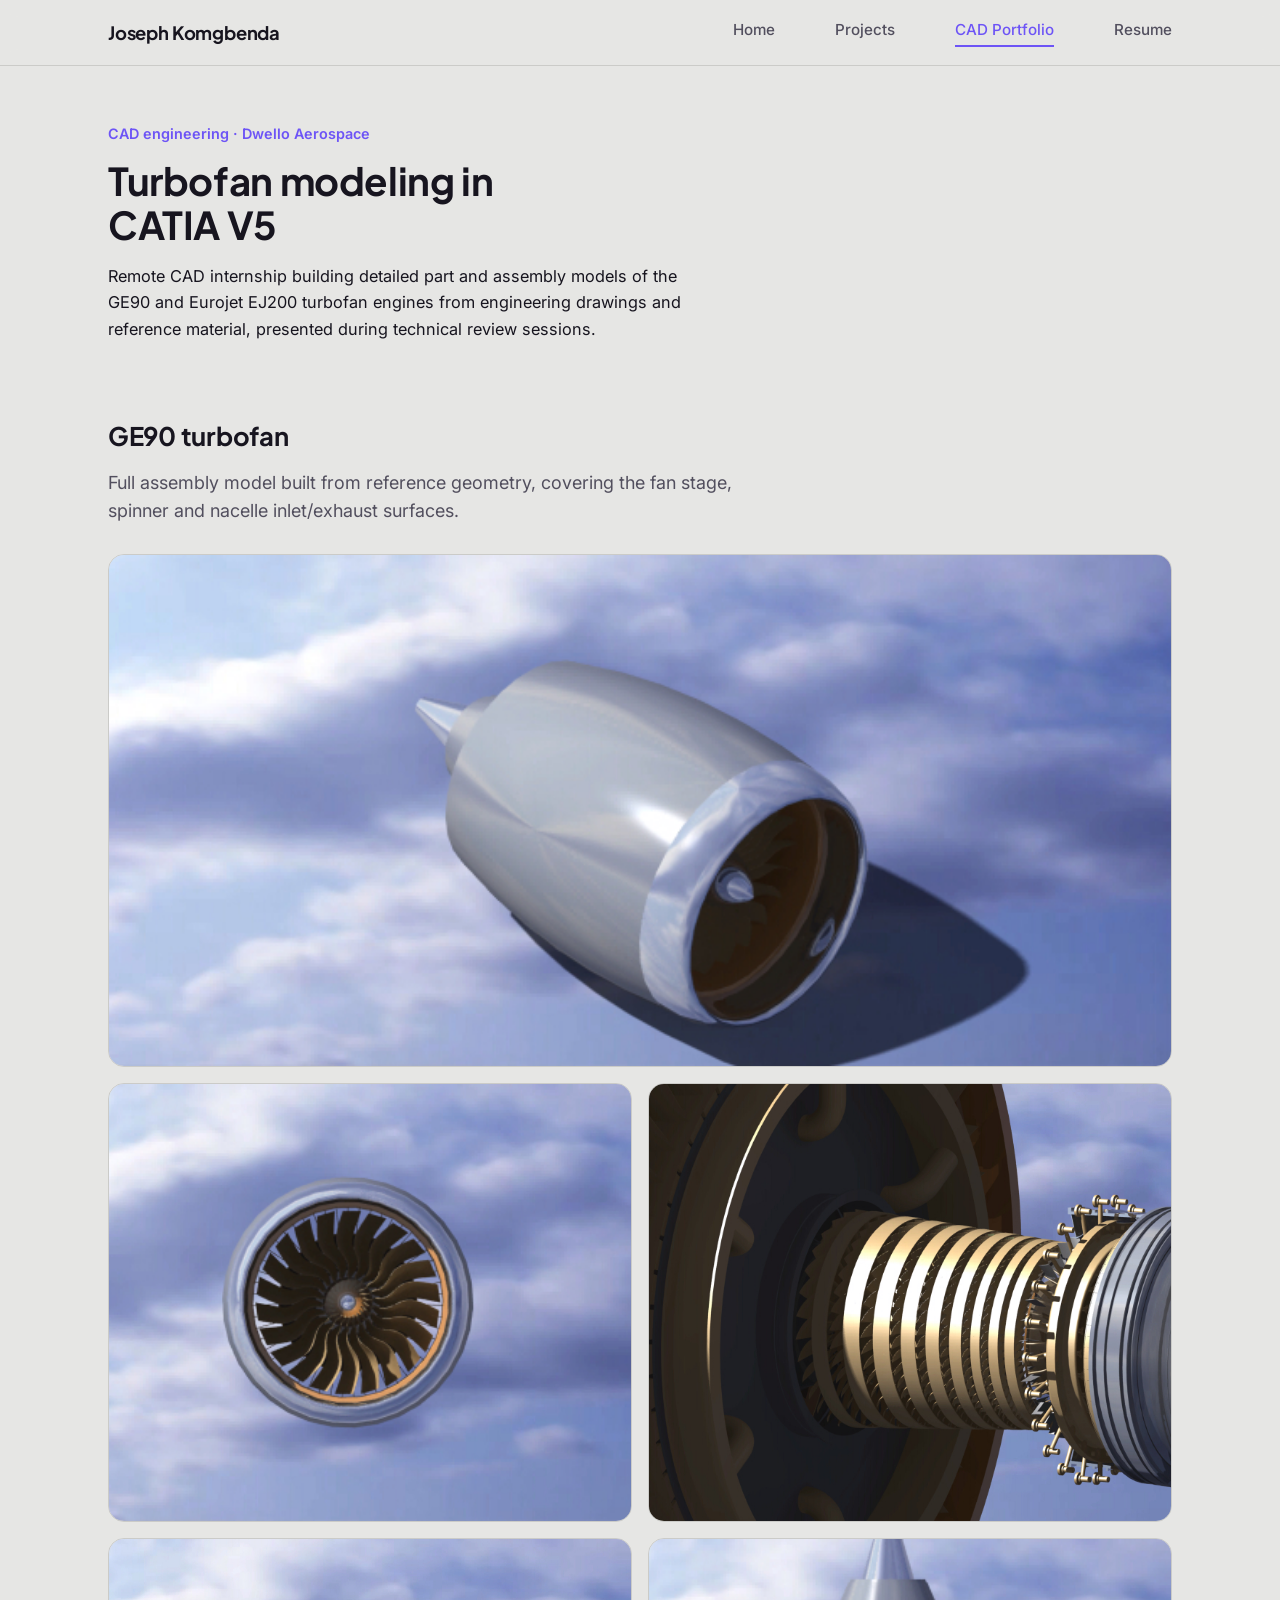
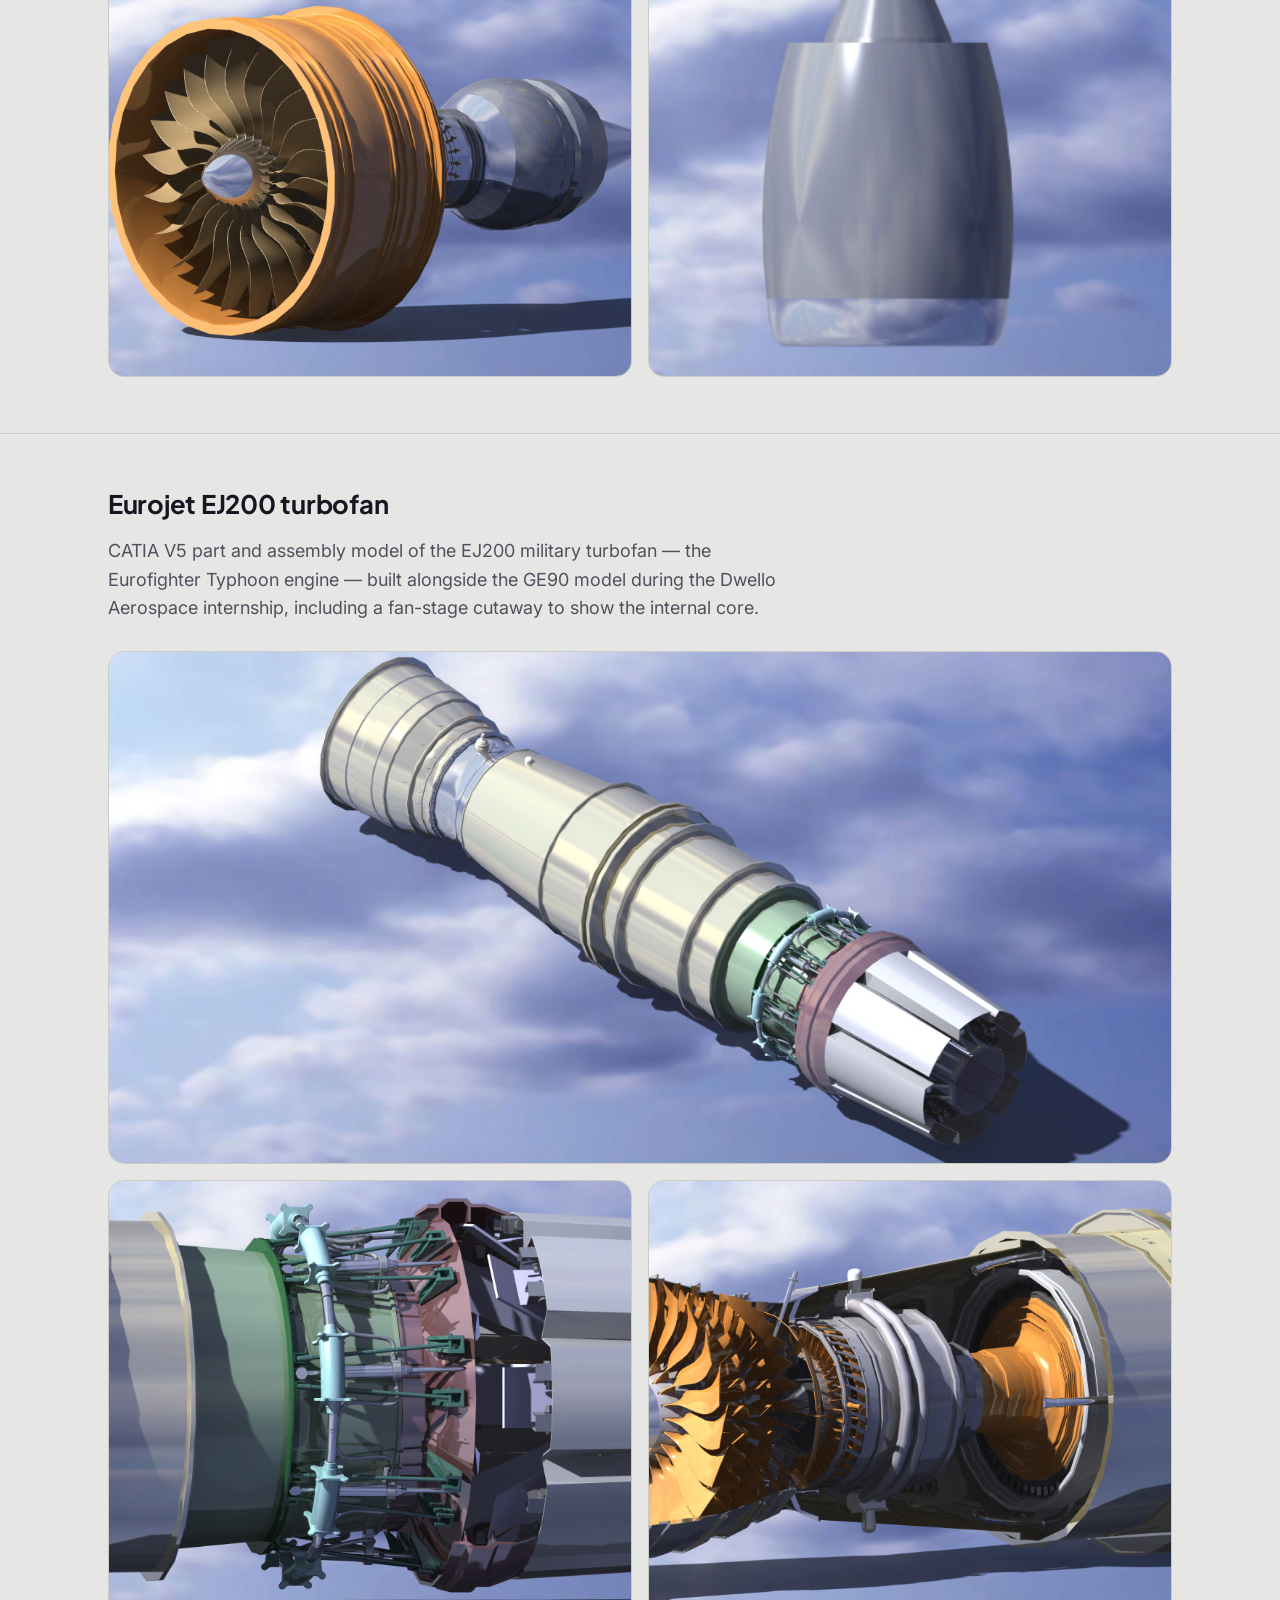
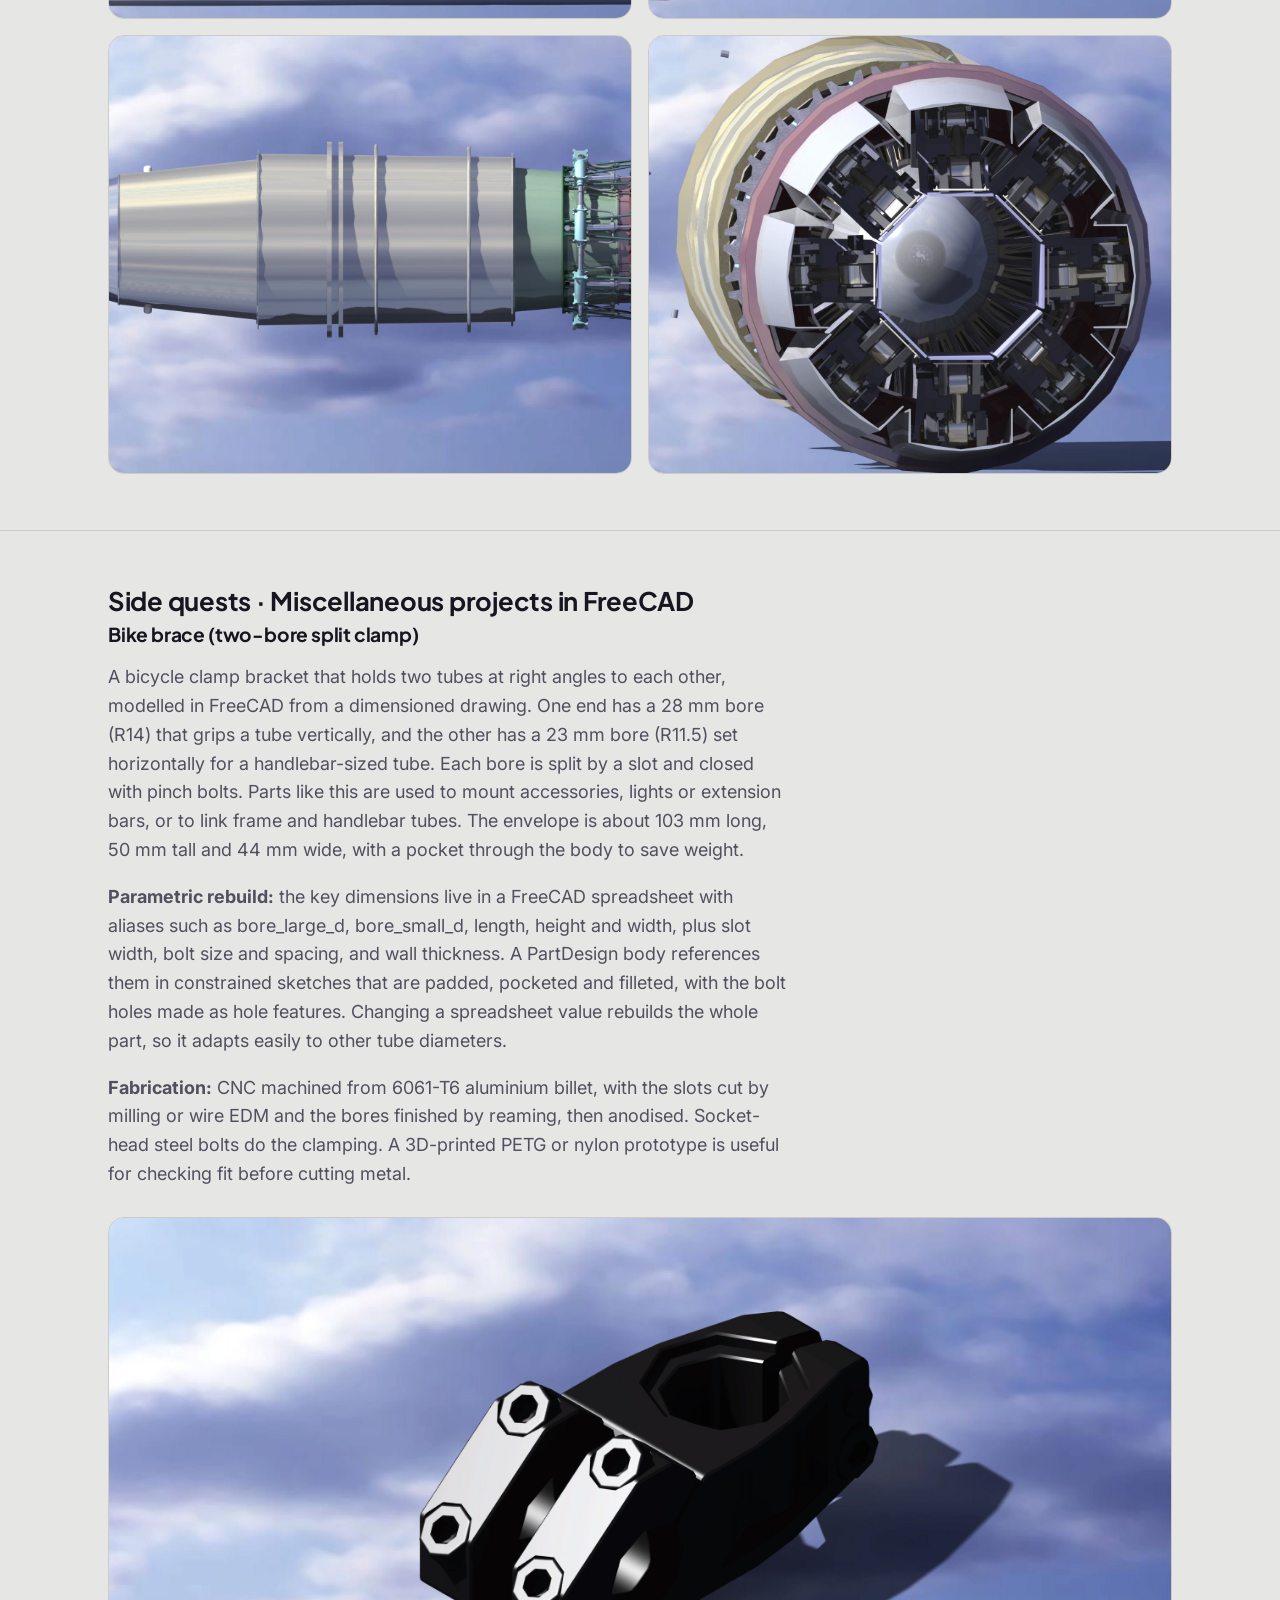
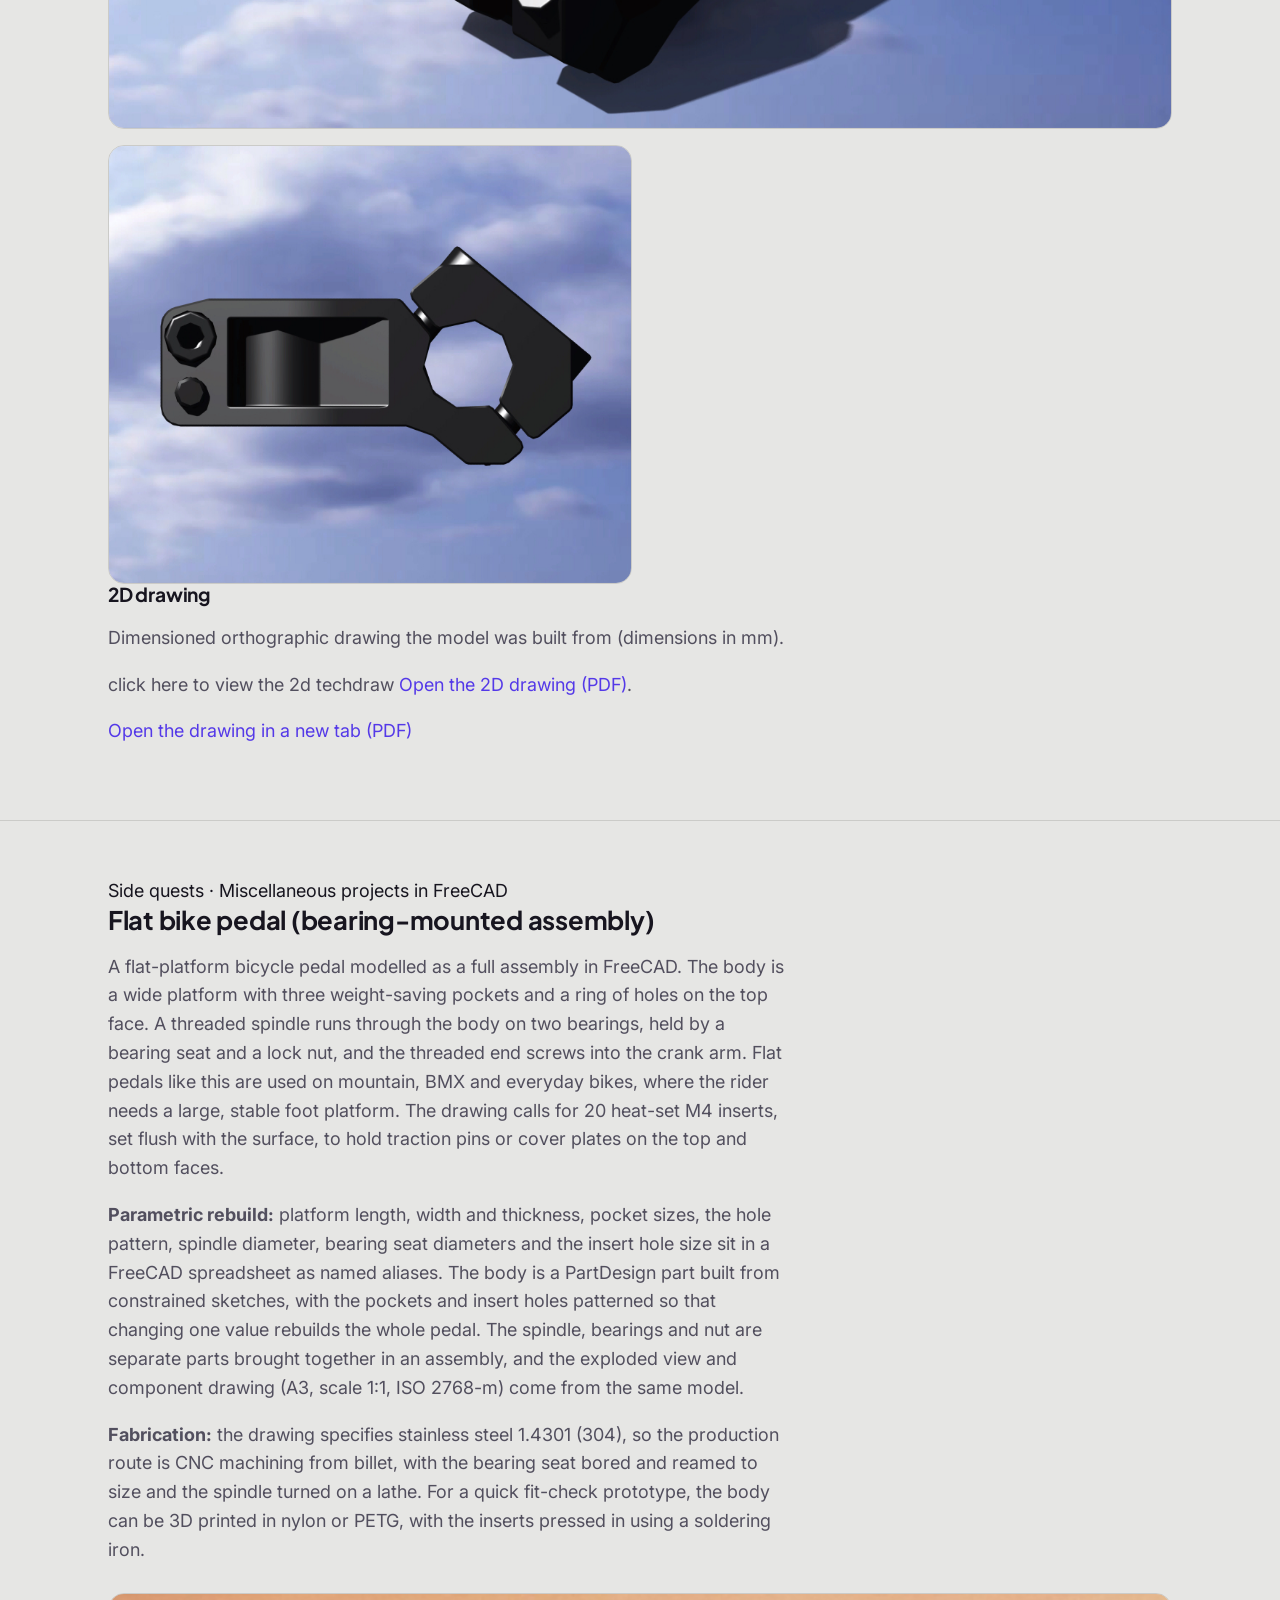
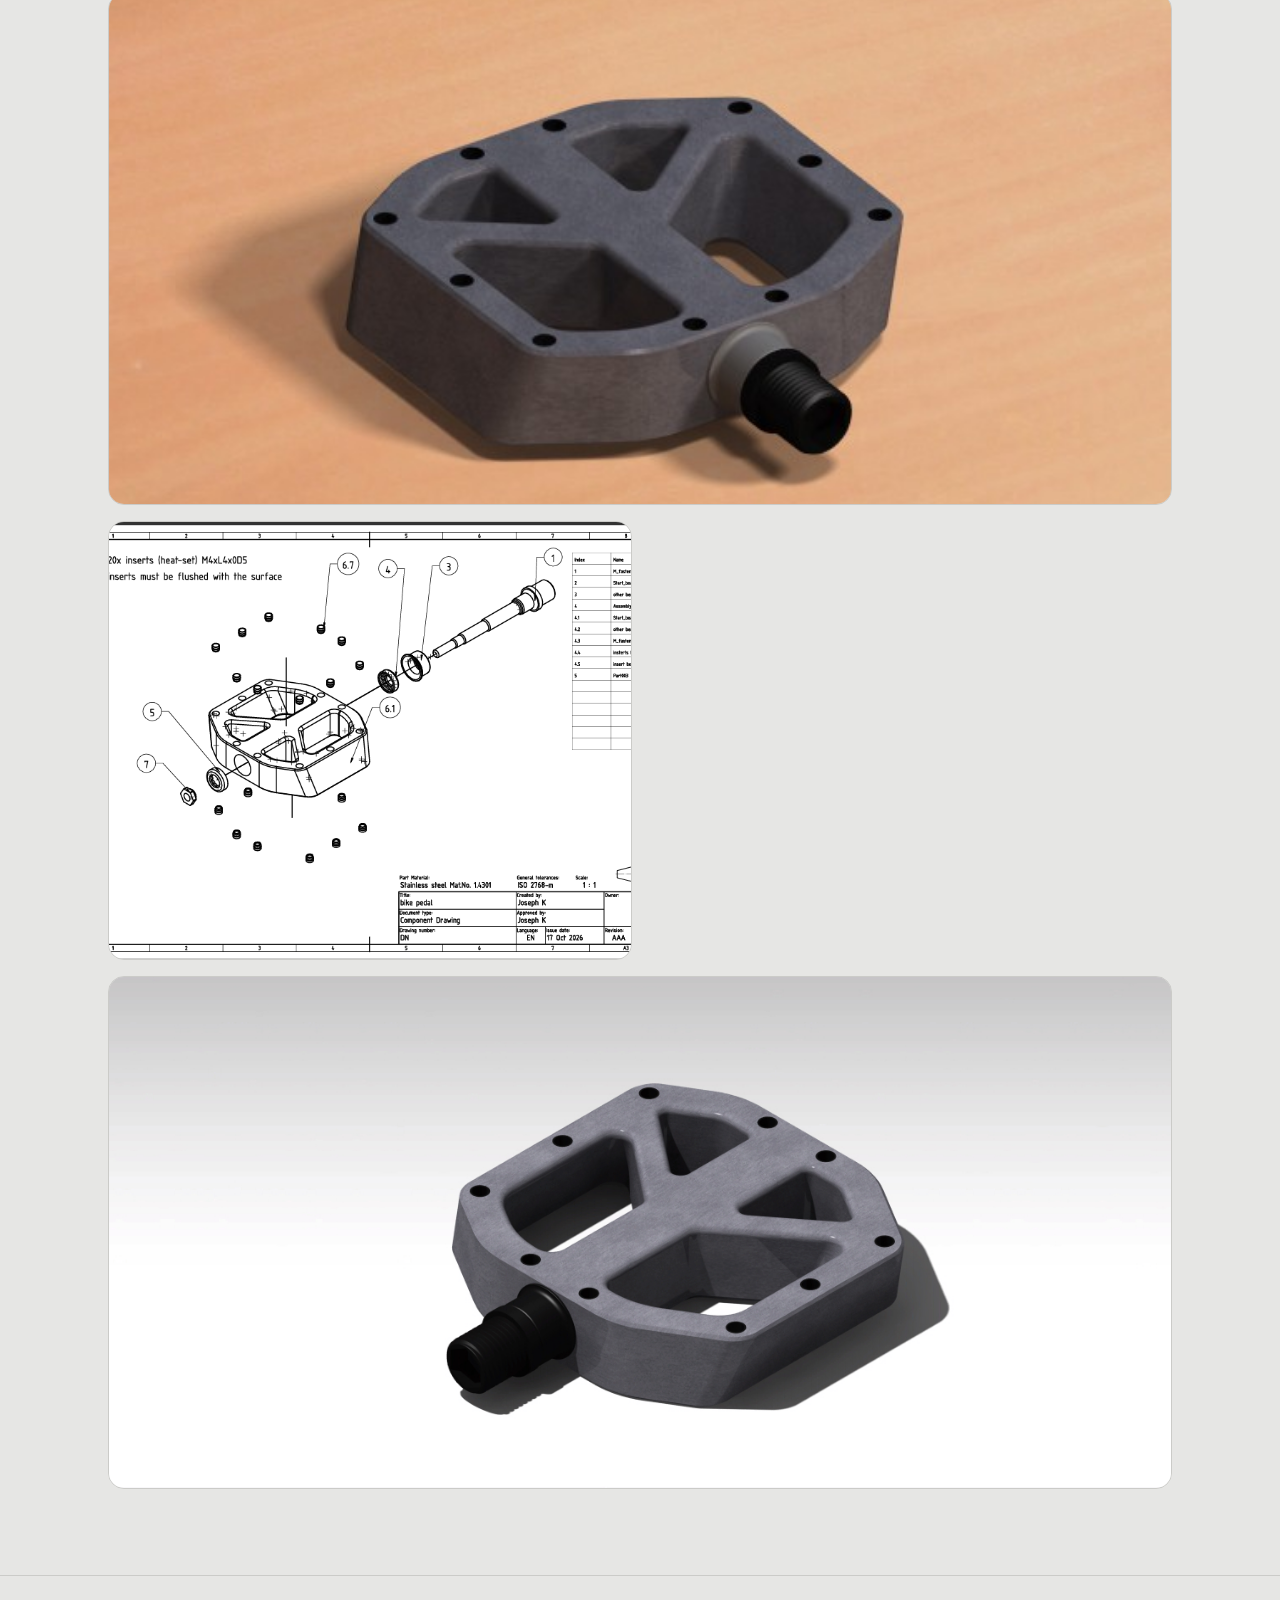
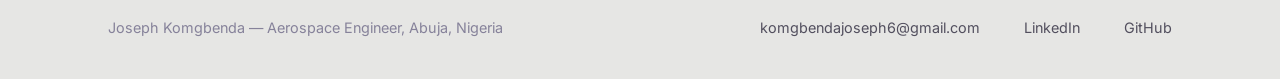
==== commit 4ef967c8: "Update cad-portfolio.html" ====
--- a/cad-portfolio.html
+++ b/cad-portfolio.html
@@ -166,11 +166,11 @@
         <figcaption>Assembly &mdash; rendered view</figcaption>
       </figure>
       <figure>
-        <img src="assets/other_side.jpg" alt="Rendered flat bike pedal from the opposite side, showing the insert holes and spindle" loading="lazy">
+        <img src="assets/bike_pedal_drawing.png" alt="Rendered flat bike pedal from the opposite side, showing the insert holes and spindle" loading="lazy">
         <figcaption>Assembly &mdash; opposite side</figcaption>
       </figure>
       <figure class="wide">
-        <img src="assets/bike_pedal_drawing.png" alt="Exploded component drawing of the bike pedal showing spindle, bearings, nut and 20 heat-set inserts" loading="lazy">
+        <img src="assets/other_side.jpg" alt="Exploded component drawing of the bike pedal showing spindle, bearings, nut and 20 heat-set inserts" loading="lazy">
         <figcaption>Exploded assembly drawing (A3, 1:1)</figcaption>
       </figure>
     </div>
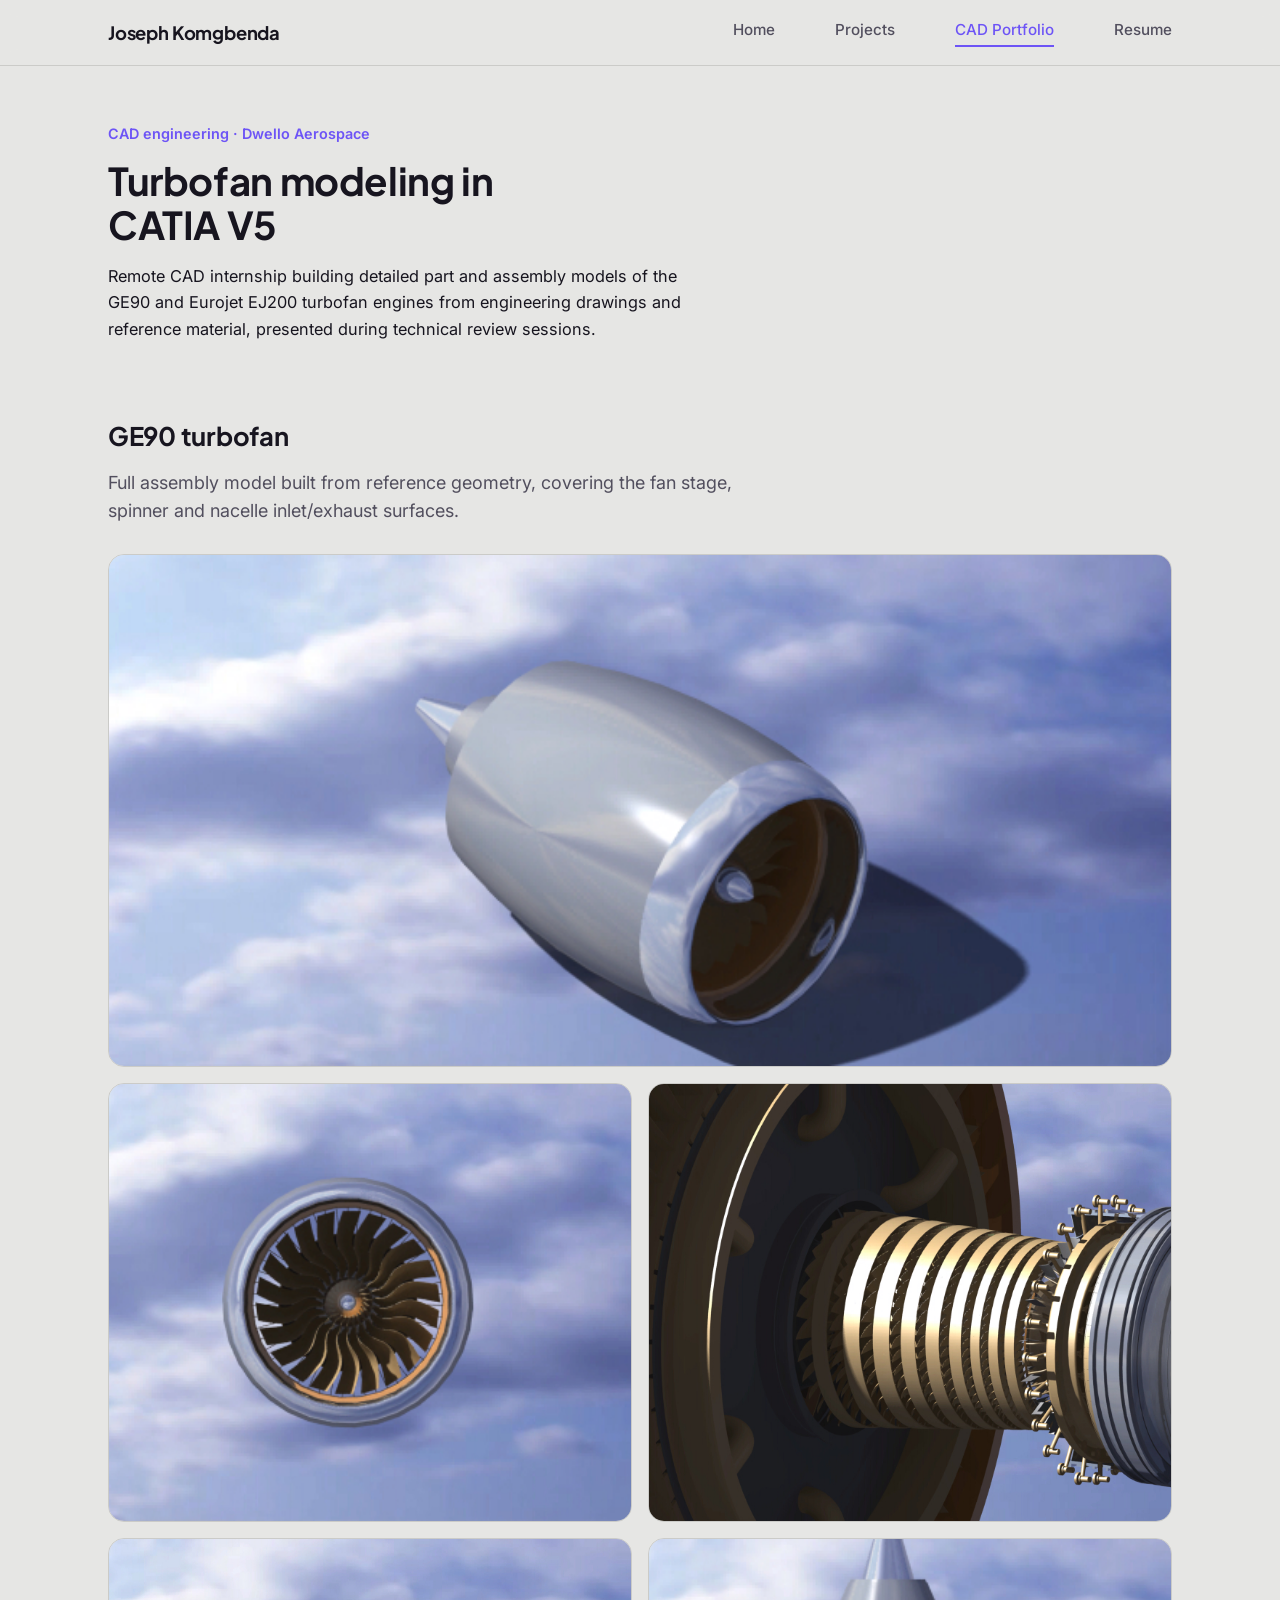
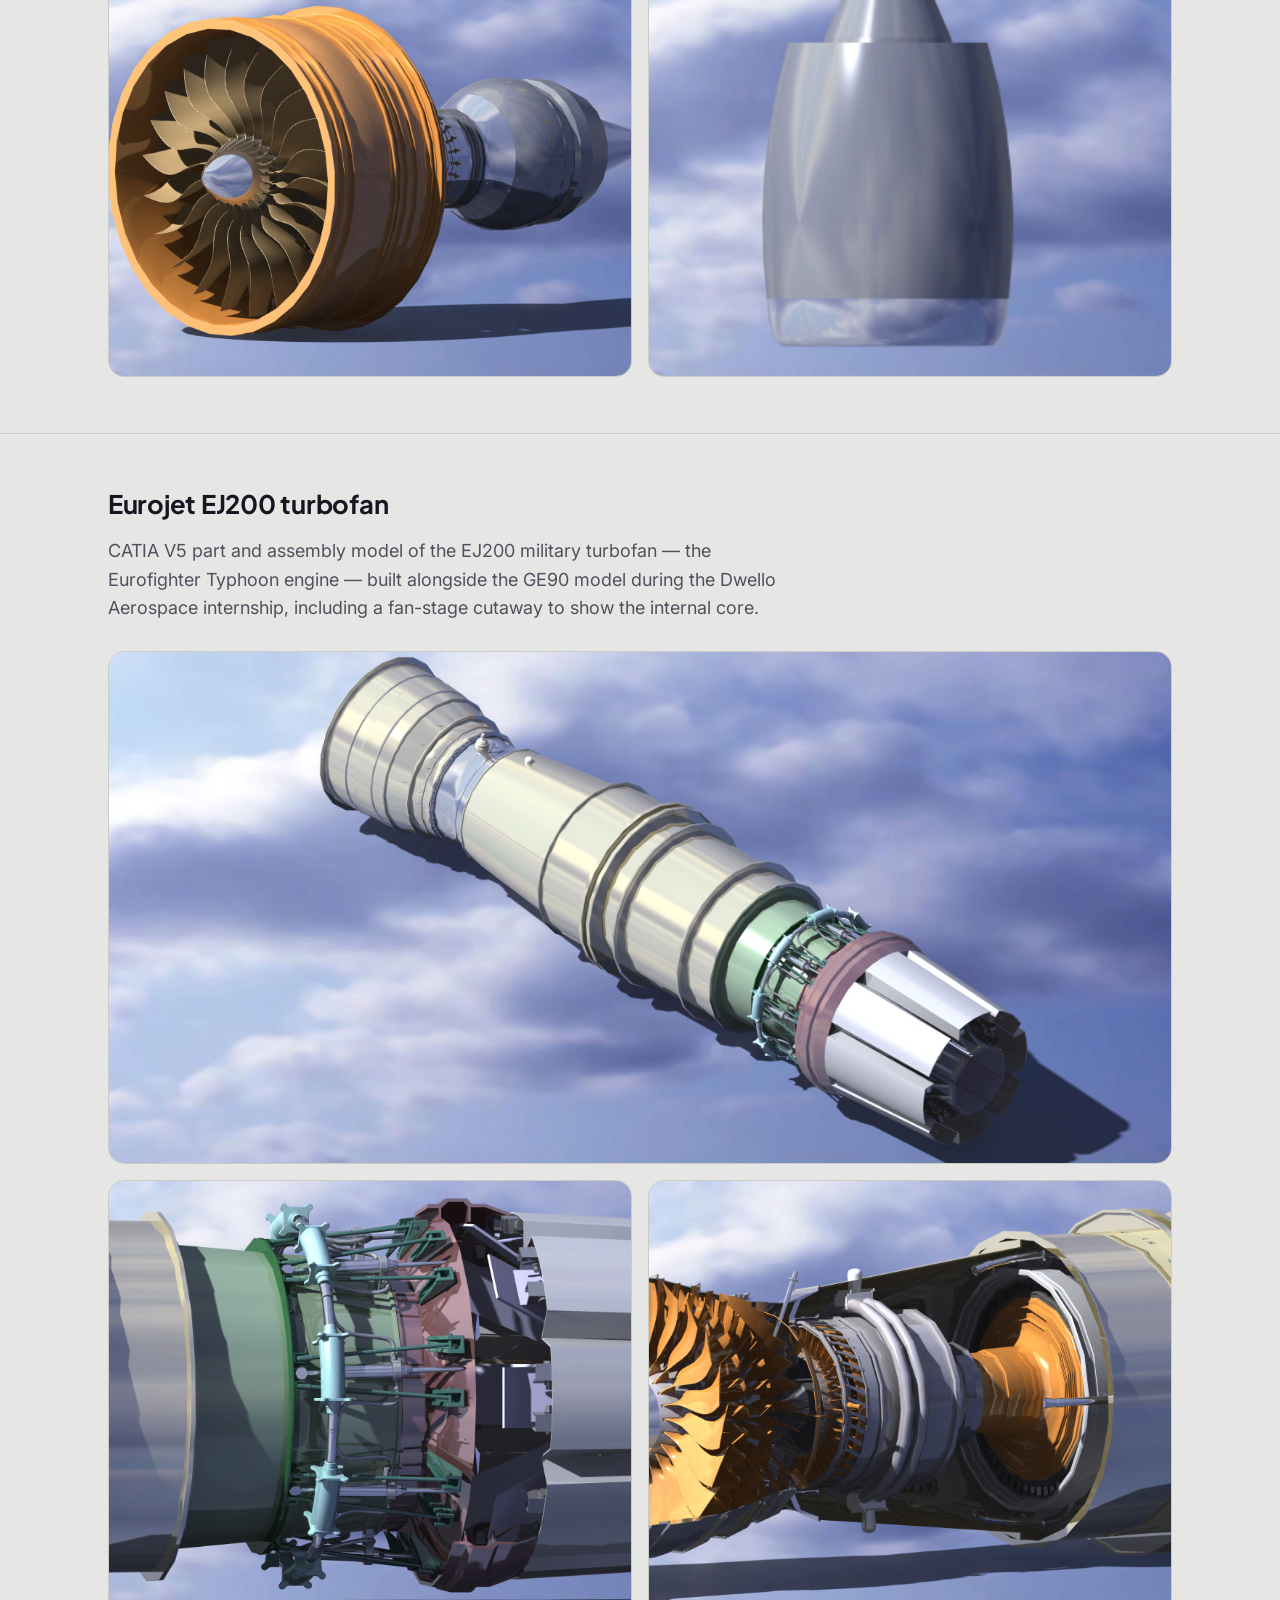
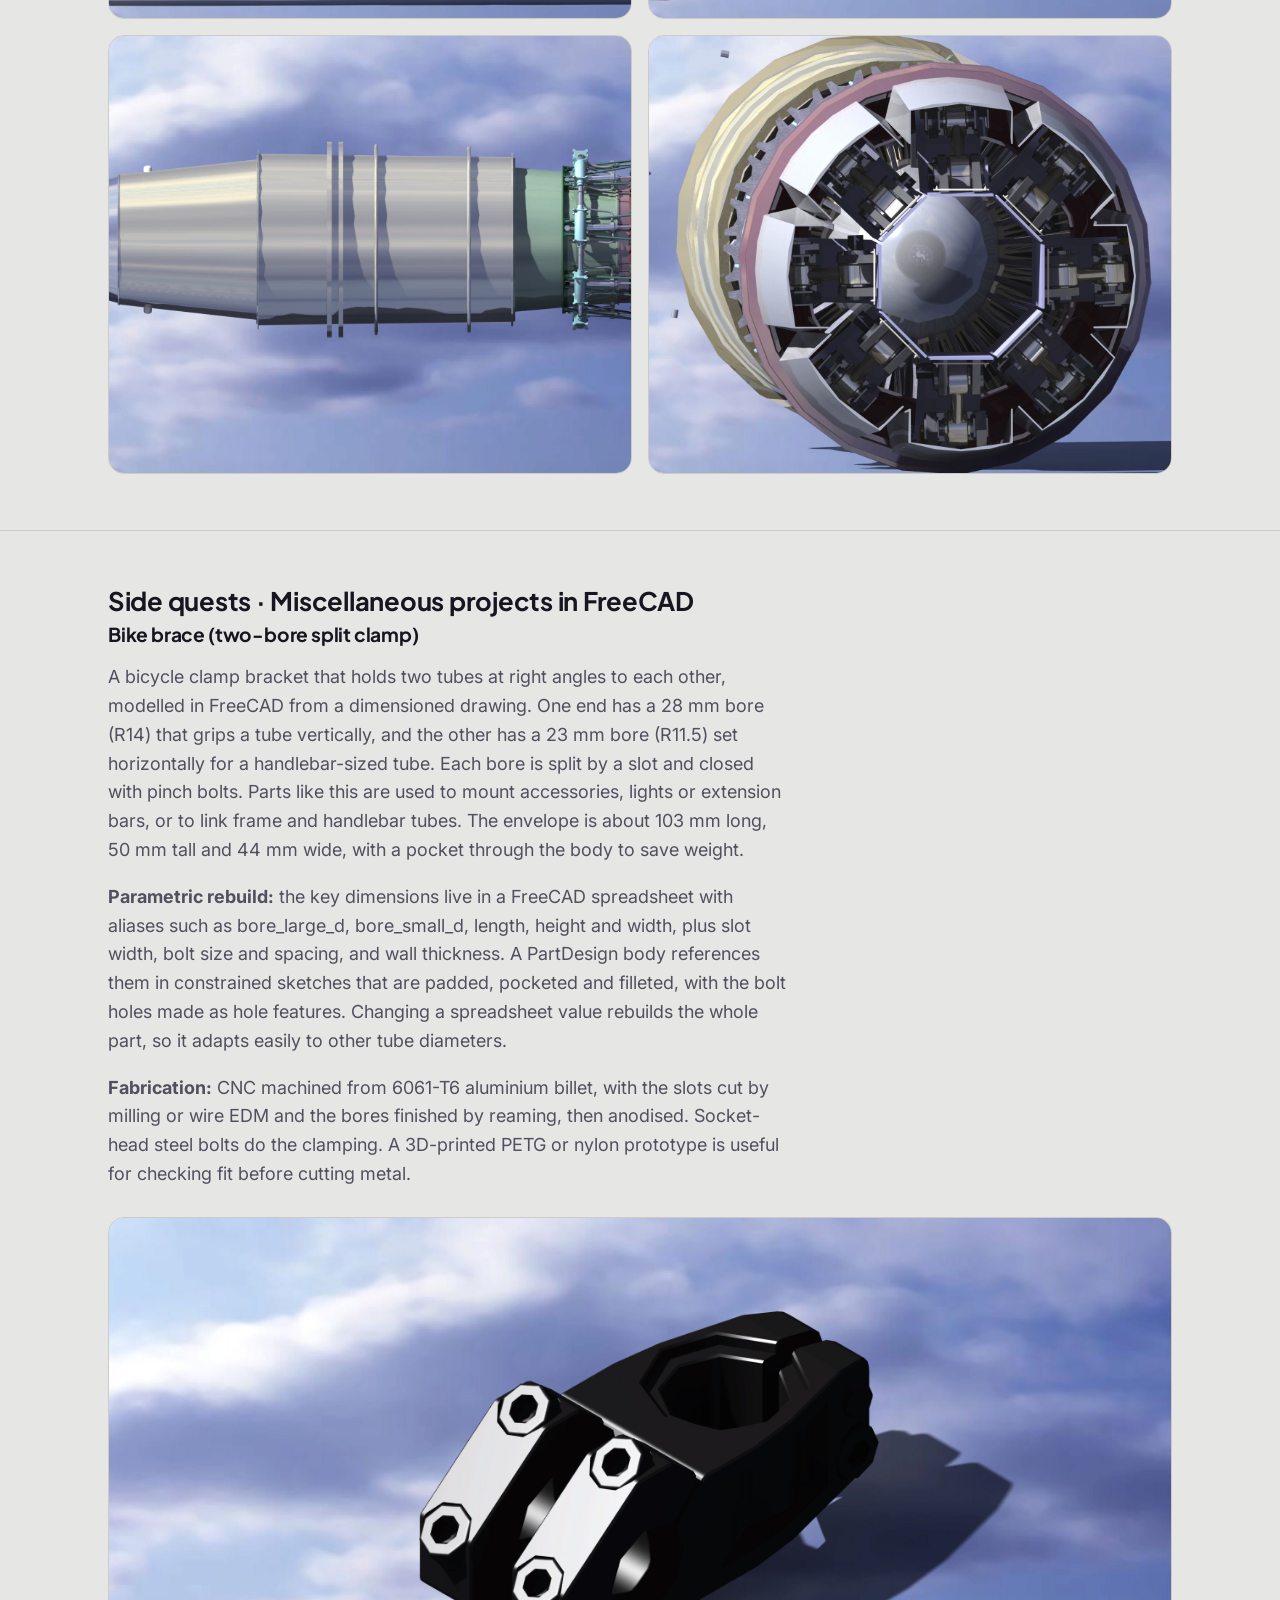
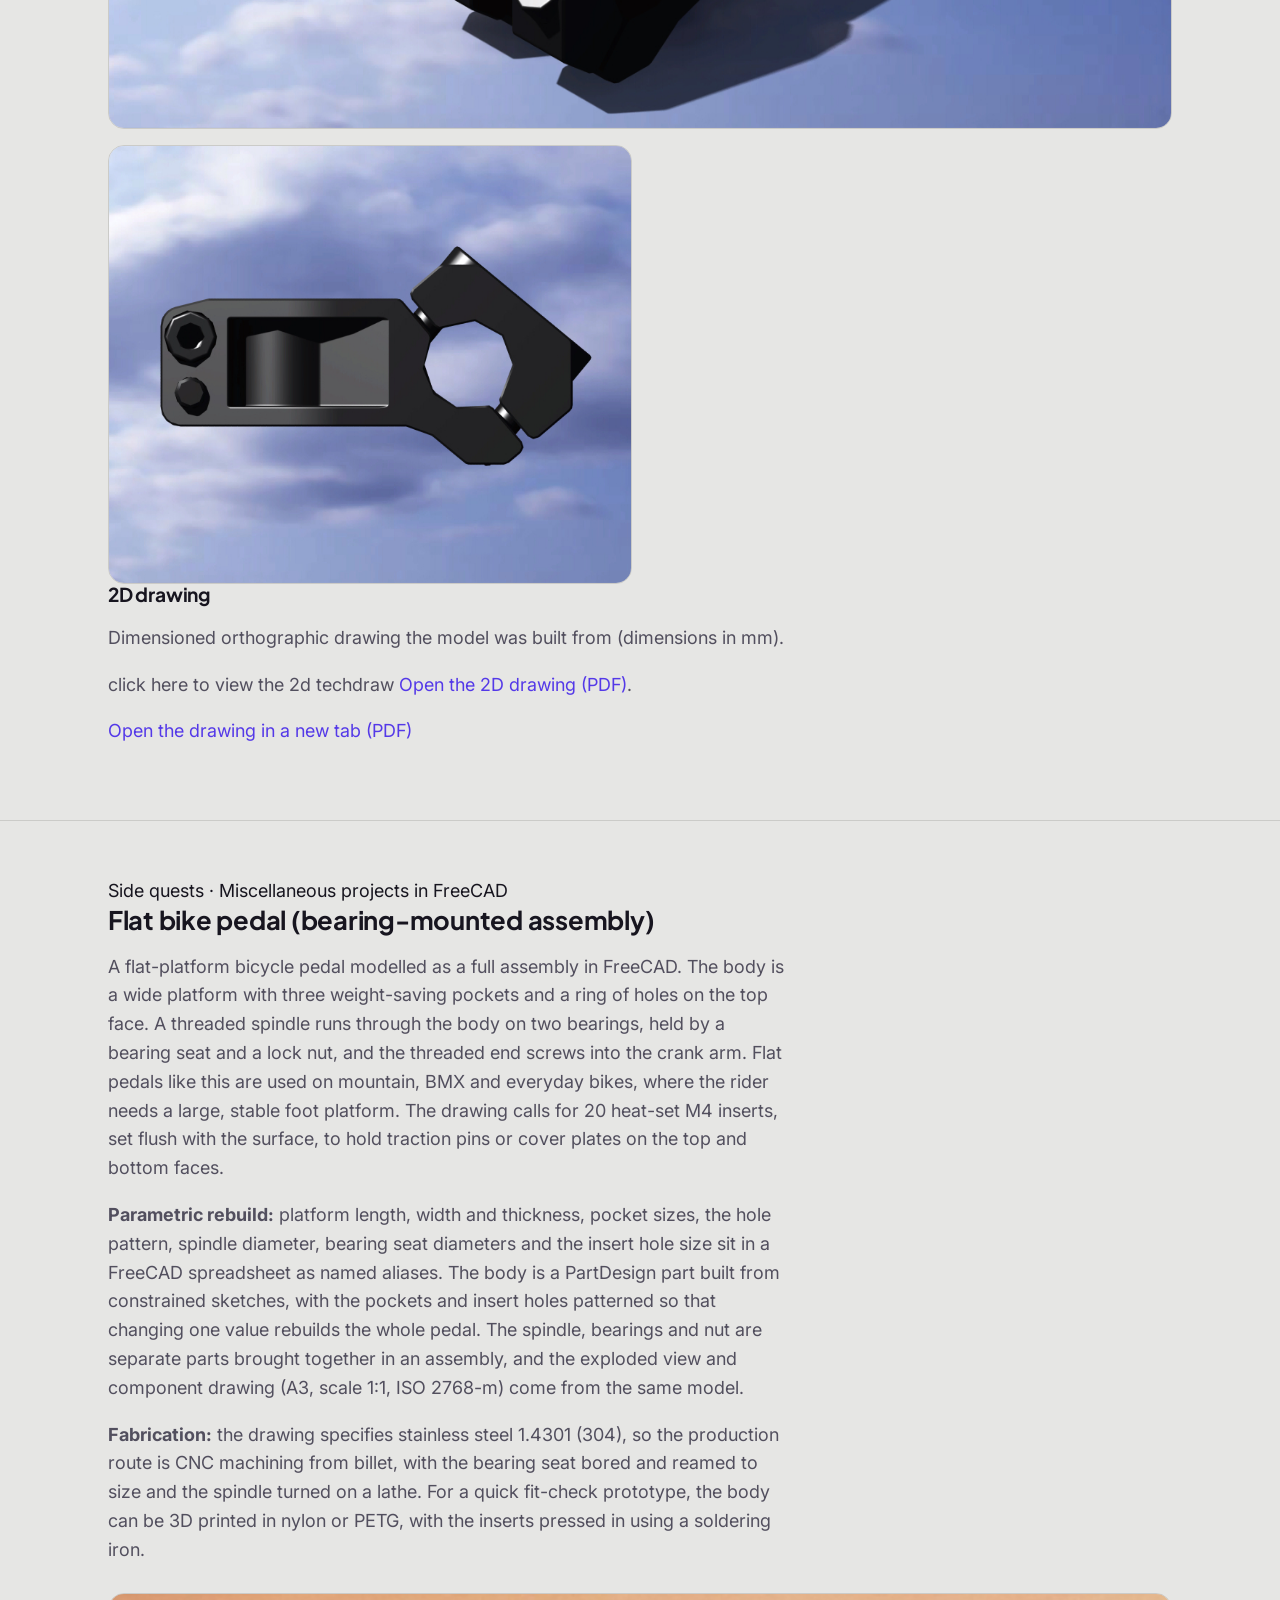
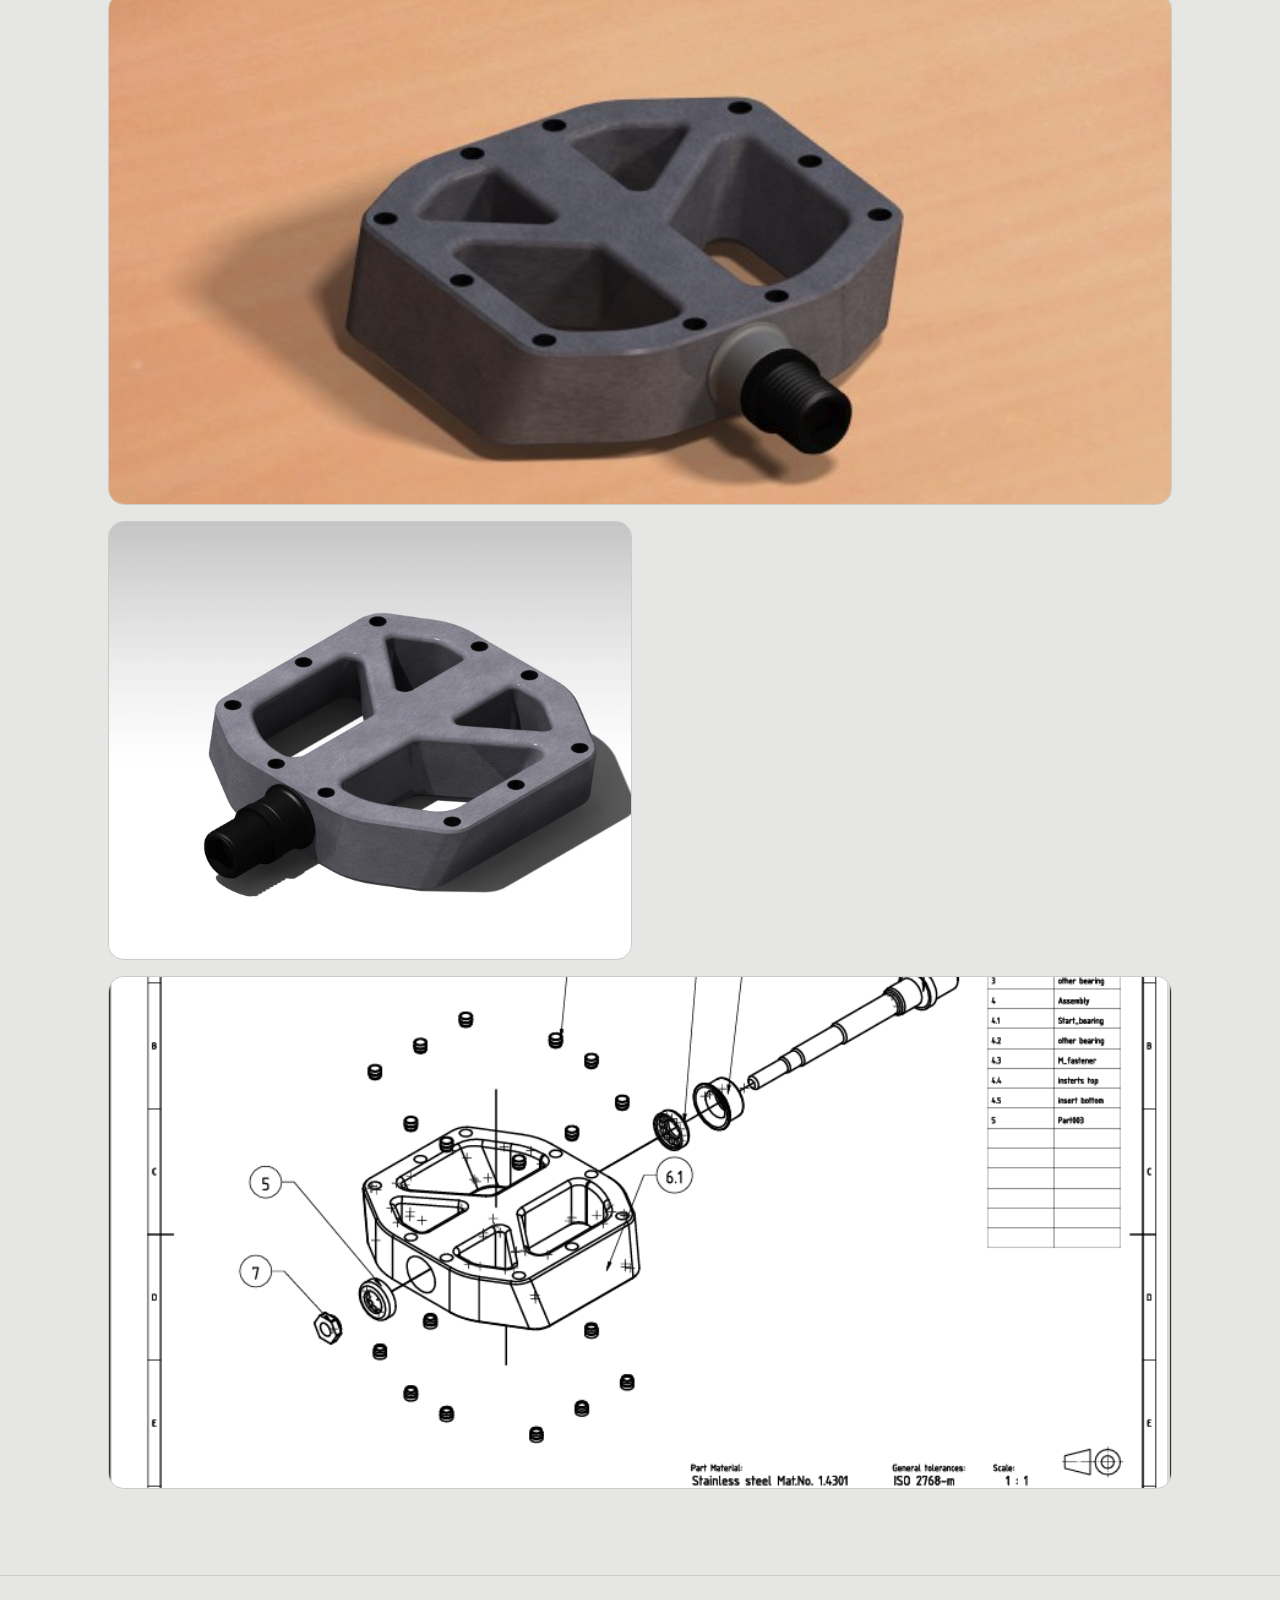
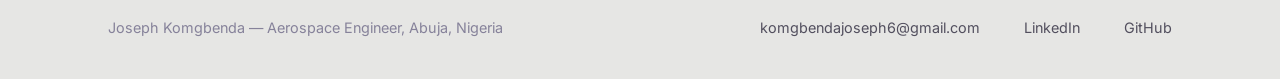
==== commit 16041a7b: "Update cad-portfolio.html" ====
--- a/cad-portfolio.html
+++ b/cad-portfolio.html
@@ -166,11 +166,11 @@
         <figcaption>Assembly &mdash; rendered view</figcaption>
       </figure>
       <figure>
-        <img src="assets/bike_pedal_drawing.png" alt="Rendered flat bike pedal from the opposite side, showing the insert holes and spindle" loading="lazy">
+        <img src="assets/other_side.jpg" alt="Rendered flat bike pedal from the opposite side, showing the insert holes and spindle" loading="lazy">
         <figcaption>Assembly &mdash; opposite side</figcaption>
       </figure>
       <figure class="wide">
-        <img src="assets/other_side.jpg" alt="Exploded component drawing of the bike pedal showing spindle, bearings, nut and 20 heat-set inserts" loading="lazy">
+        <img src="assets/bike_pedal_drawing.png" alt="Exploded component drawing of the bike pedal showing spindle, bearings, nut and 20 heat-set inserts" loading="lazy">
         <figcaption>Exploded assembly drawing (A3, 1:1)</figcaption>
       </figure>
     </div>
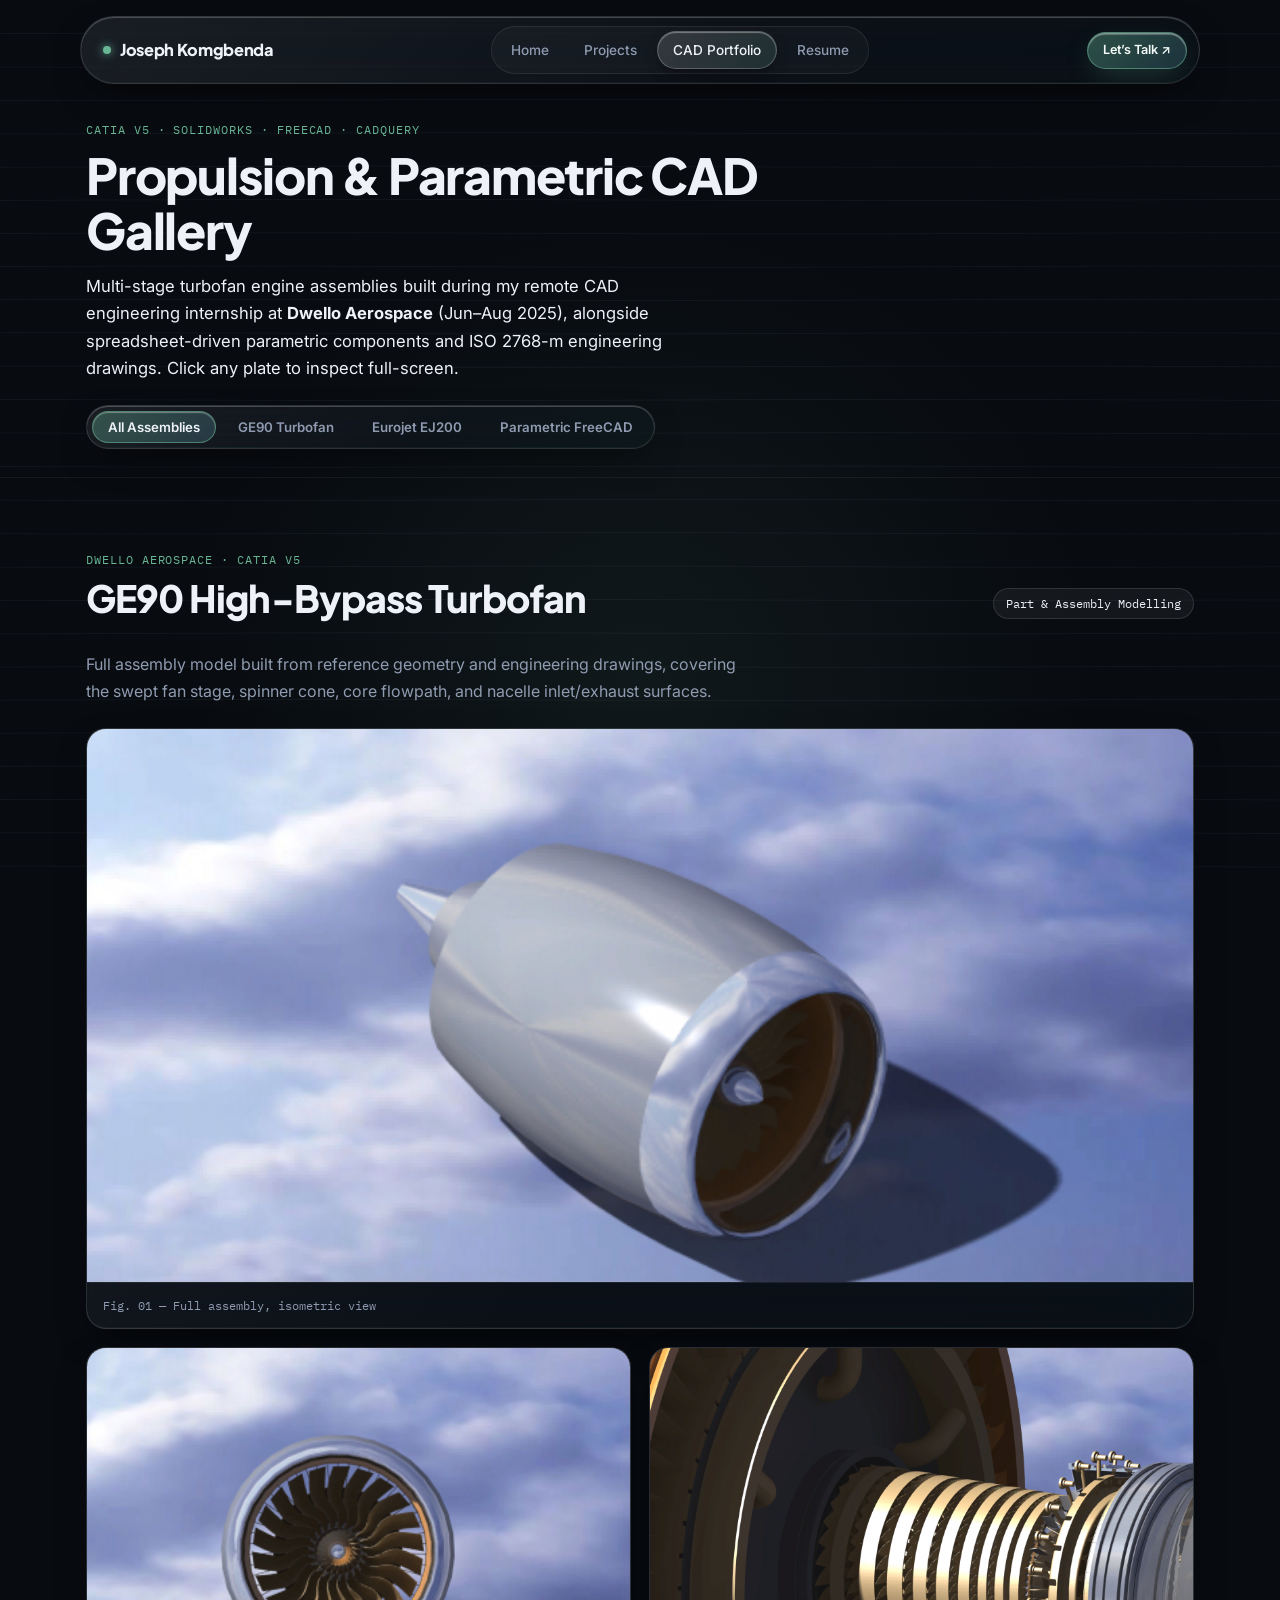
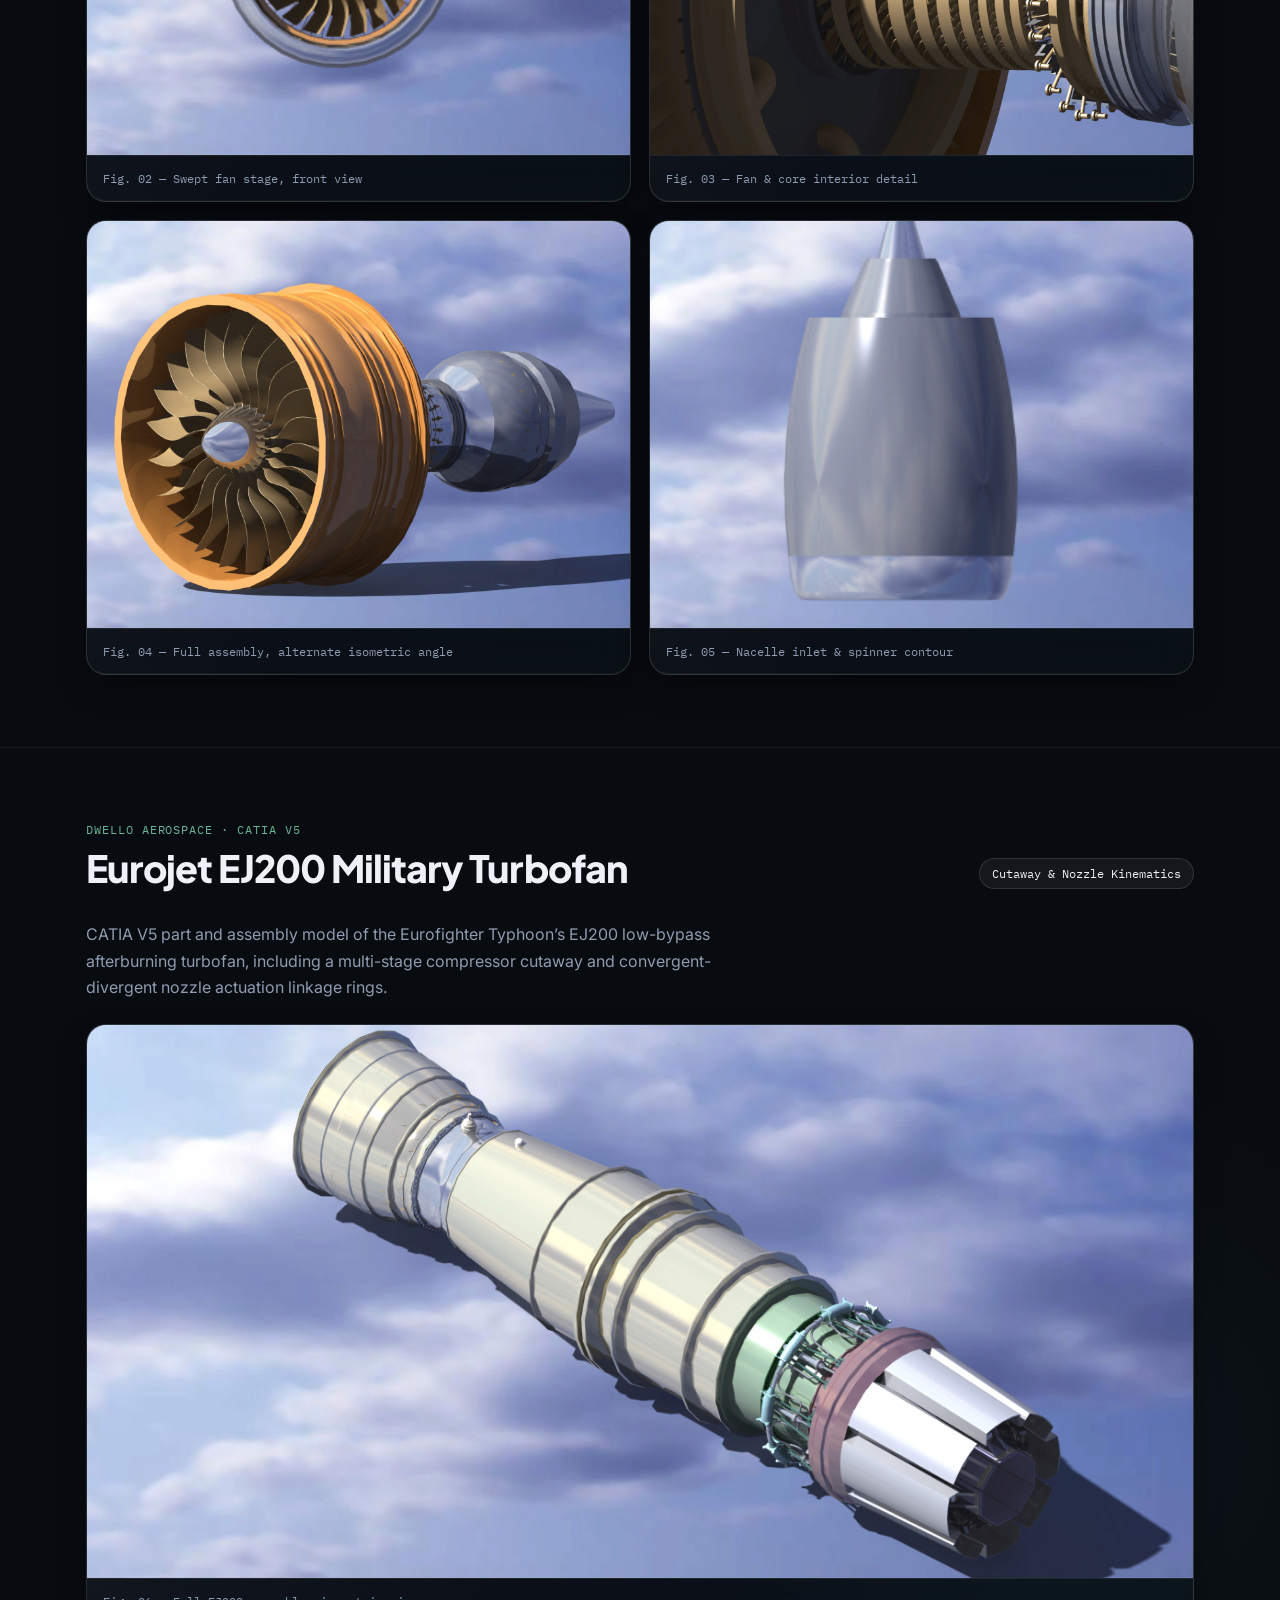
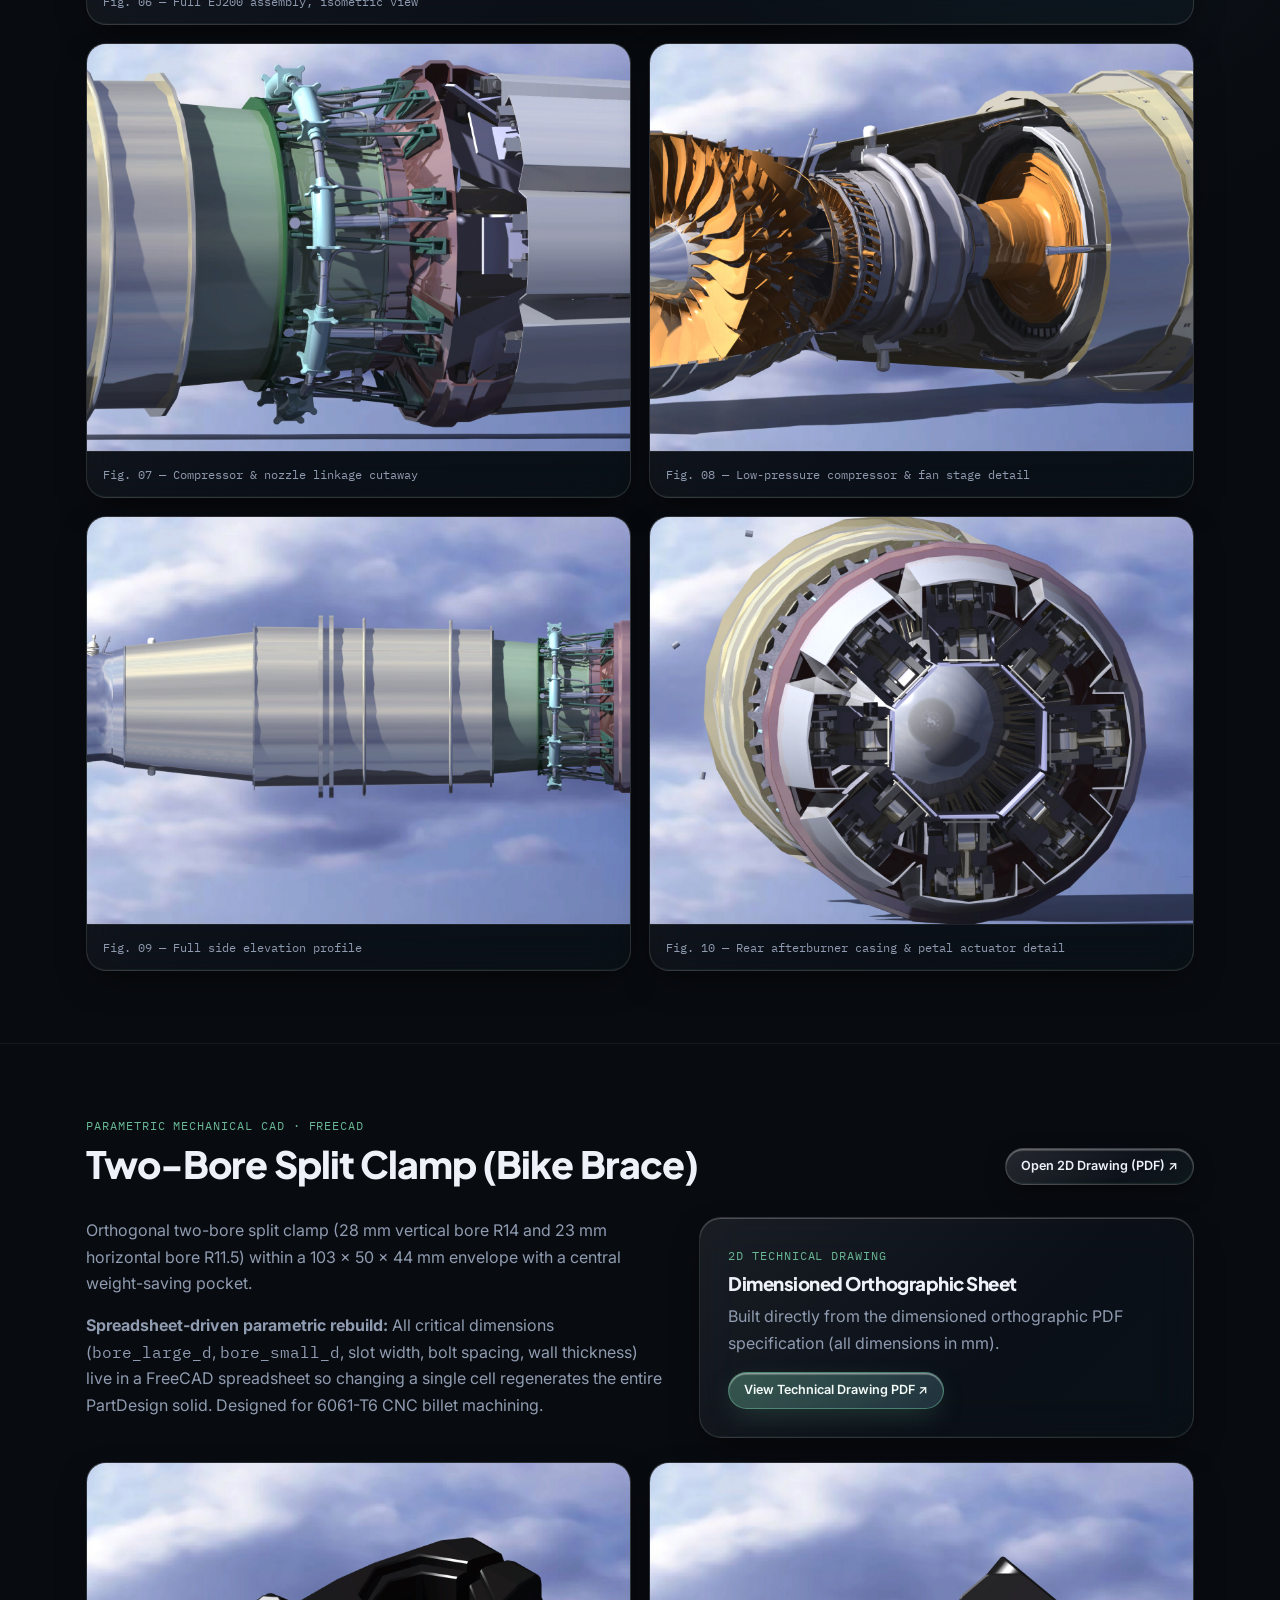
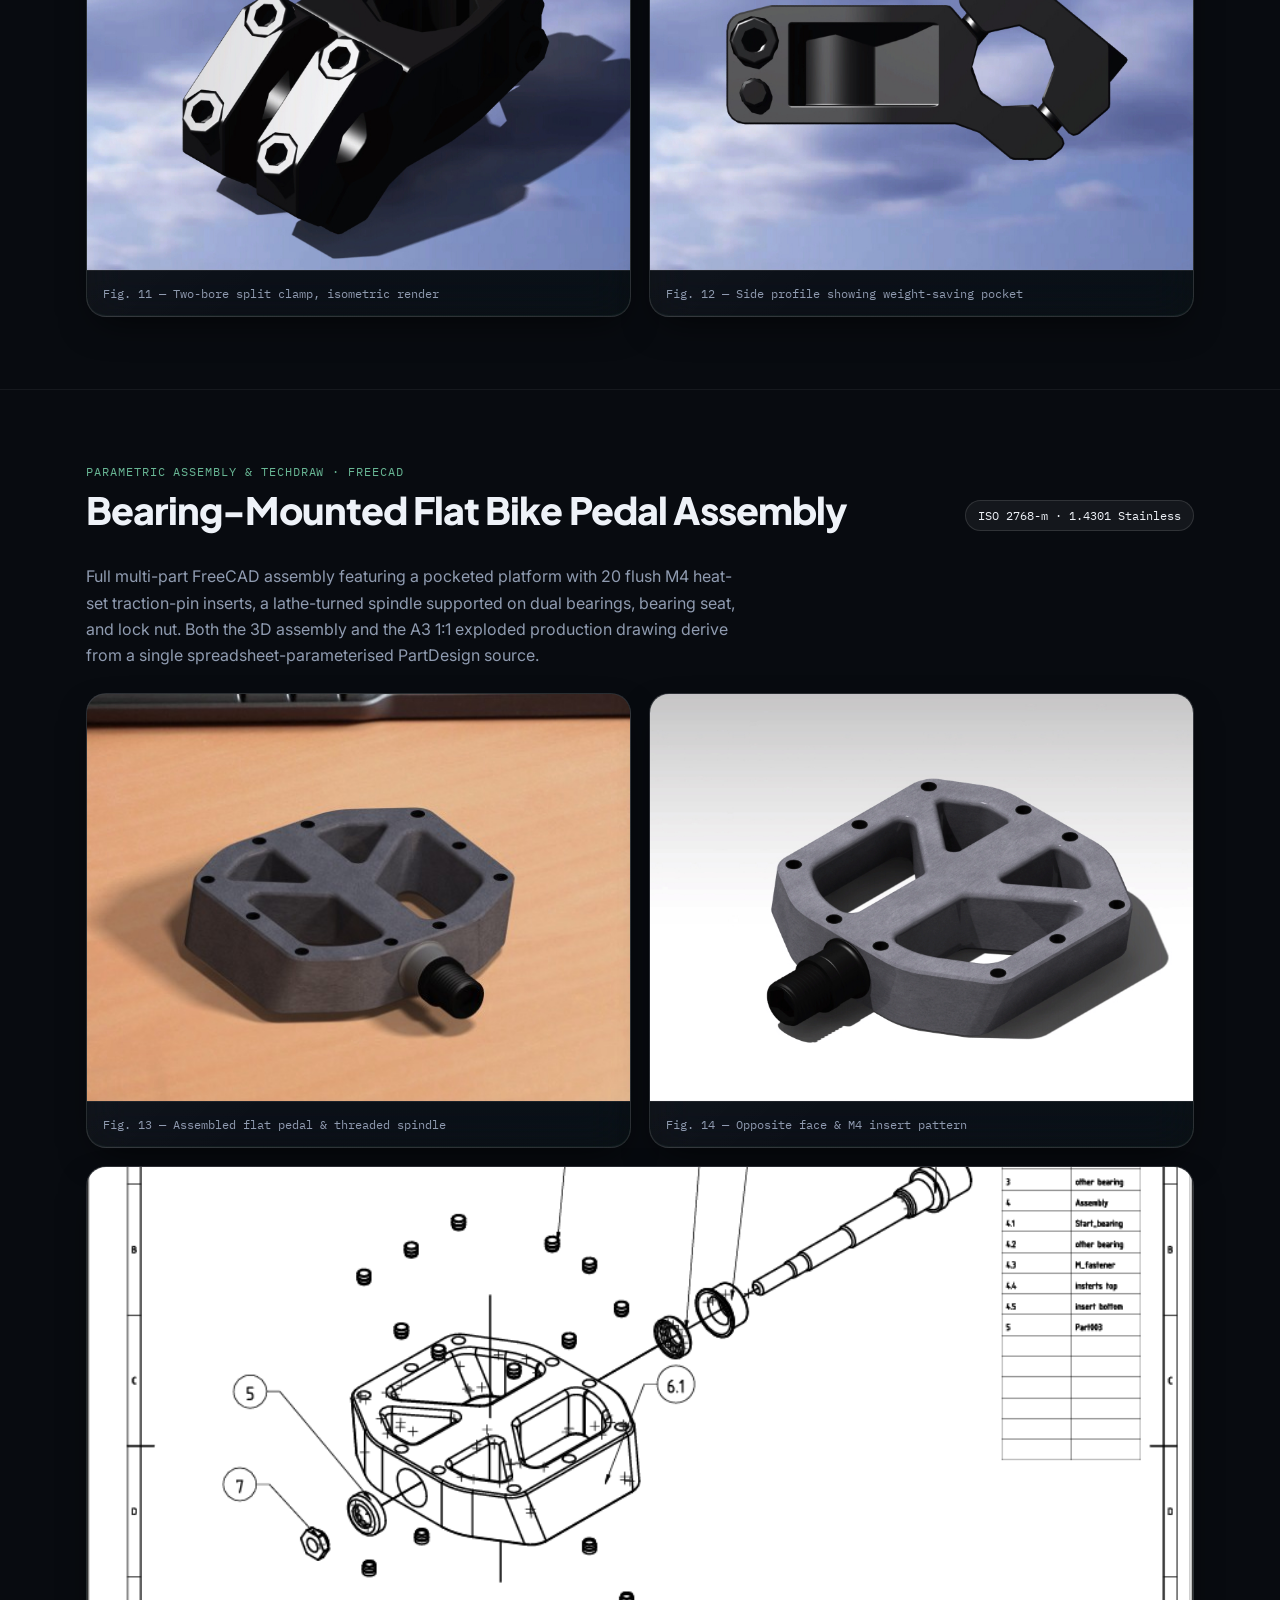
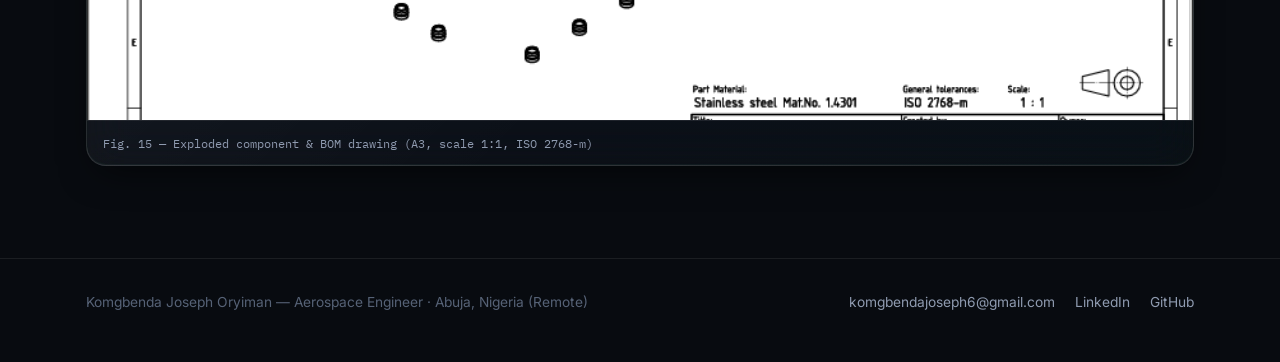
==== commit ca7e2c44: "Redesign portfolio with interactive airflow canvas, liquid-glass UI, and updated resume" ====
--- a/cad-portfolio.html
+++ b/cad-portfolio.html
@@ -3,190 +3,263 @@
 <head>
 <meta charset="UTF-8">
 <meta name="viewport" content="width=device-width, initial-scale=1">
-<title>CAD Portfolio — Joseph Komgbenda</title>
-<meta name="description" content="CATIA V5 turbofan engine models: GE90 and Eurojet EJ200, built during a CAD engineering internship at Dwello Aerospace.">
+<title>CAD Portfolio — Komgbenda Joseph Oryiman</title>
+<meta name="description" content="CATIA V5 and FreeCAD assemblies: GE90 high-bypass turbofan, Eurojet EJ200 military turbofan, and spreadsheet-driven parametric mechanical parts.">
 <link rel="preconnect" href="https://fonts.googleapis.com">
 <link rel="preconnect" href="https://fonts.gstatic.com" crossorigin>
-<link href="https://fonts.googleapis.com/css2?family=Plus+Jakarta+Sans:wght@600;700;800&family=Inter:wght@400;500;600&family=IBM+Plex+Mono:wght@400;500&display=swap" rel="stylesheet">
+<link href="https://fonts.googleapis.com/css2?family=Plus+Jakarta+Sans:wght@600;700;800&family=Inter:wght@400;500;600&family=IBM+Plex+Mono:wght@400;500;600&display=swap" rel="stylesheet">
 <link rel="stylesheet" href="style.css">
 </head>
 <body>
 
-<header class="site-header">
-  <div class="header-inner">
-    <a class="wordmark" href="index.html">Joseph Komgbenda</a>
-    <nav class="site-nav">
-      <a href="index.html">Home</a>
-      <a href="projects.html">Projects</a>
-      <a href="cad-portfolio.html" aria-current="page">CAD Portfolio</a>
-      <a href="resume.html">Resume</a>
+<canvas id="airflow-canvas"></canvas>
+
+<div class="page-content">
+  <div class="nav-shell">
+    <nav class="top-pill liquid-glass">
+      <a class="brand" href="index.html">
+        <span class="brand-dot"></span>
+        Joseph Komgbenda
+      </a>
+      <div class="nav-tabs">
+        <a class="nav-tab" href="index.html">Home</a>
+        <a class="nav-tab" href="projects.html">Projects</a>
+        <a class="nav-tab active" href="cad-portfolio.html" aria-current="page">CAD Portfolio</a>
+        <a class="nav-tab" href="resume.html">Resume</a>
+      </div>
+      <a class="liquid-btn primary sm" href="mailto:komgbendajoseph6@gmail.com">Let’s Talk ↗</a>
     </nav>
   </div>
-</header>
-
-<div class="page-head">
-  <div class="container">
-    <div class="kicker">CAD engineering &middot; Dwello Aerospace</div>
-    <h1 style="max-width: 18ch;">Turbofan modeling in CATIA V5</h1>
-    <p class="lede">Remote CAD internship building detailed part and assembly models of the
-      GE90 and Eurojet EJ200 turbofan engines from engineering drawings and reference material,
-      presented during technical review sessions.</p>
+
+  <div class="page-head">
+    <div class="wrap">
+      <span class="kicker">CATIA V5 &middot; SolidWorks &middot; FreeCAD &middot; CadQuery</span>
+      <h1>Propulsion &amp; Parametric CAD Gallery</h1>
+      <p class="lede">
+        Multi-stage turbofan engine assemblies built during my remote CAD engineering internship at
+        <b>Dwello Aerospace</b> (Jun–Aug 2025), alongside spreadsheet-driven parametric components and
+        ISO 2768-m engineering drawings. Click any plate to inspect full-screen.
+      </p>
+      <div style="margin-top: 22px;">
+        <div class="filter-bar liquid-glass" role="tablist">
+          <button class="filter-pill active" data-filter="all">All Assemblies</button>
+          <button class="filter-pill" data-filter="ge90">GE90 Turbofan</button>
+          <button class="filter-pill" data-filter="ej200">Eurojet EJ200</button>
+          <button class="filter-pill" data-filter="parametric">Parametric FreeCAD</button>
+        </div>
+      </div>
+    </div>
   </div>
+
+  <section class="sec" data-cat="ge90" id="ge90">
+    <div class="wrap">
+      <div class="sec-head">
+        <div>
+          <span class="sec-tag">Dwello Aerospace · CATIA V5</span>
+          <h2>GE90 High-Bypass Turbofan</h2>
+        </div>
+        <span class="glass-chip">Part &amp; Assembly Modelling</span>
+      </div>
+      <p>
+        Full assembly model built from reference geometry and engineering drawings, covering the swept fan stage,
+        spinner cone, core flowpath, and nacelle inlet/exhaust surfaces.
+      </p>
+
+      <div class="gallery">
+        <figure class="wide liquid-glass">
+          <img src="assets/ge90-iso.jpg" alt="GE90 turbofan CAD model, isometric view, full engine and nacelle" loading="lazy">
+          <figcaption>
+            <span>Fig. 01 &mdash; Full assembly, isometric view</span>
+            <span class="telemetry-hint">Click to enlarge</span>
+          </figcaption>
+        </figure>
+        <figure class="liquid-glass">
+          <img src="assets/ge90-front.jpg" alt="GE90 turbofan CAD model, front view of fan blades" loading="lazy">
+          <figcaption>
+            <span>Fig. 02 &mdash; Swept fan stage, front view</span>
+            <span class="telemetry-hint">Click to enlarge</span>
+          </figcaption>
+        </figure>
+        <figure class="liquid-glass">
+          <img src="assets/ge90-inter.jpg" alt="GE90 turbofan CAD model, interior detail showing fan and core" loading="lazy">
+          <figcaption>
+            <span>Fig. 03 &mdash; Fan &amp; core interior detail</span>
+            <span class="telemetry-hint">Click to enlarge</span>
+          </figcaption>
+        </figure>
+        <figure class="liquid-glass">
+          <img src="assets/ge90-iso2.jpg" alt="GE90 turbofan CAD model, alternate isometric angle" loading="lazy">
+          <figcaption>
+            <span>Fig. 04 &mdash; Full assembly, alternate isometric angle</span>
+            <span class="telemetry-hint">Click to enlarge</span>
+          </figcaption>
+        </figure>
+        <figure class="liquid-glass">
+          <img src="assets/ge90-top.jpg" alt="GE90 turbofan CAD model, nacelle nose cone and inlet" loading="lazy">
+          <figcaption>
+            <span>Fig. 05 &mdash; Nacelle inlet &amp; spinner contour</span>
+            <span class="telemetry-hint">Click to enlarge</span>
+          </figcaption>
+        </figure>
+      </div>
+    </div>
+  </section>
+
+  <section class="sec" data-cat="ej200" id="ej200">
+    <div class="wrap">
+      <div class="sec-head">
+        <div>
+          <span class="sec-tag">Dwello Aerospace · CATIA V5</span>
+          <h2>Eurojet EJ200 Military Turbofan</h2>
+        </div>
+        <span class="glass-chip">Cutaway &amp; Nozzle Kinematics</span>
+      </div>
+      <p>
+        CATIA V5 part and assembly model of the Eurofighter Typhoon’s EJ200 low-bypass afterburning turbofan,
+        including a multi-stage compressor cutaway and convergent-divergent nozzle actuation linkage rings.
+      </p>
+
+      <div class="gallery">
+        <figure class="wide liquid-glass">
+          <img src="assets/ej200-iso.jpg" alt="EJ200 turbofan CAD model, isometric view, full engine" loading="lazy">
+          <figcaption>
+            <span>Fig. 06 &mdash; Full EJ200 assembly, isometric view</span>
+            <span class="telemetry-hint">Click to enlarge</span>
+          </figcaption>
+        </figure>
+        <figure class="liquid-glass">
+          <img src="assets/ej200-cutaway.jpg" alt="EJ200 turbofan CAD model, cutaway showing fan and core" loading="lazy">
+          <figcaption>
+            <span>Fig. 07 &mdash; Compressor &amp; nozzle linkage cutaway</span>
+            <span class="telemetry-hint">Click to enlarge</span>
+          </figcaption>
+        </figure>
+        <figure class="liquid-glass">
+          <img src="assets/ej200-fan-detail.jpg" alt="EJ200 turbofan CAD model, fan stage detail" loading="lazy">
+          <figcaption>
+            <span>Fig. 08 &mdash; Low-pressure compressor &amp; fan stage detail</span>
+            <span class="telemetry-hint">Click to enlarge</span>
+          </figcaption>
+        </figure>
+        <figure class="liquid-glass">
+          <img src="assets/ej200-side.jpg" alt="EJ200 turbofan CAD model, side profile" loading="lazy">
+          <figcaption>
+            <span>Fig. 09 &mdash; Full side elevation profile</span>
+            <span class="telemetry-hint">Click to enlarge</span>
+          </figcaption>
+        </figure>
+        <figure class="liquid-glass">
+          <img src="assets/ej200-rear-detail.jpg" alt="EJ200 turbofan CAD model, rear casing detail" loading="lazy">
+          <figcaption>
+            <span>Fig. 10 &mdash; Rear afterburner casing &amp; petal actuator detail</span>
+            <span class="telemetry-hint">Click to enlarge</span>
+          </figcaption>
+        </figure>
+      </div>
+    </div>
+  </section>
+
+  <section class="sec" data-cat="parametric" id="side-quests">
+    <div class="wrap">
+      <div class="sec-head">
+        <div>
+          <span class="sec-tag">Parametric Mechanical CAD · FreeCAD</span>
+          <h2>Two-Bore Split Clamp (Bike Brace)</h2>
+        </div>
+        <a class="liquid-btn sm" href="assets/Bike brace 1.pdf" target="_blank" rel="noopener">Open 2D Drawing (PDF) ↗</a>
+      </div>
+      <div class="two-col" style="margin-bottom: 24px;">
+        <div>
+          <p>
+            Orthogonal two-bore split clamp (28 mm vertical bore R14 and 23 mm horizontal bore R11.5) within a
+            103 &times; 50 &times; 44 mm envelope with a central weight-saving pocket.
+          </p>
+          <p style="margin-bottom:0;">
+            <b>Spreadsheet-driven parametric rebuild:</b> All critical dimensions (<span class="mono">bore_large_d</span>,
+            <span class="mono">bore_small_d</span>, slot width, bolt spacing, wall thickness) live in a FreeCAD spreadsheet
+            so changing a single cell regenerates the entire PartDesign solid. Designed for 6061-T6 CNC billet machining.
+          </p>
+        </div>
+        <div class="glass-panel liquid-glass">
+          <span class="sec-tag">2D Technical Drawing</span>
+          <h3>Dimensioned Orthographic Sheet</h3>
+          <p>Built directly from the dimensioned orthographic PDF specification (all dimensions in mm).</p>
+          <a class="liquid-btn primary sm" href="assets/Bike brace 1.pdf" target="_blank" rel="noopener">View Technical Drawing PDF ↗</a>
+        </div>
+      </div>
+
+      <div class="gallery">
+        <figure class="liquid-glass">
+          <img src="assets/bike brace.jpg" alt="FreeCAD render of the bike brace clamp, isometric view" loading="lazy">
+          <figcaption>
+            <span>Fig. 11 &mdash; Two-bore split clamp, isometric render</span>
+            <span class="telemetry-hint">Click to enlarge</span>
+          </figcaption>
+        </figure>
+        <figure class="liquid-glass">
+          <img src="assets/side view 1.jpg" alt="FreeCAD render of the bike brace clamp, side view" loading="lazy">
+          <figcaption>
+            <span>Fig. 12 &mdash; Side profile showing weight-saving pocket</span>
+            <span class="telemetry-hint">Click to enlarge</span>
+          </figcaption>
+        </figure>
+      </div>
+    </div>
+  </section>
+
+  <section class="sec" data-cat="parametric" id="bike-pedal">
+    <div class="wrap">
+      <div class="sec-head">
+        <div>
+          <span class="sec-tag">Parametric Assembly &amp; TechDraw · FreeCAD</span>
+          <h2>Bearing-Mounted Flat Bike Pedal Assembly</h2>
+        </div>
+        <span class="glass-chip">ISO 2768-m · 1.4301 Stainless</span>
+      </div>
+      <p>
+        Full multi-part FreeCAD assembly featuring a pocketed platform with 20 flush M4 heat-set traction-pin inserts,
+        a lathe-turned spindle supported on dual bearings, bearing seat, and lock nut. Both the 3D assembly and the
+        A3 1:1 exploded production drawing derive from a single spreadsheet-parameterised PartDesign source.
+      </p>
+
+      <div class="gallery">
+        <figure class="liquid-glass">
+          <img src="assets/bike_pedal_assembly_1.jpg" alt="Rendered flat bike pedal assembly" loading="lazy">
+          <figcaption>
+            <span>Fig. 13 &mdash; Assembled flat pedal &amp; threaded spindle</span>
+            <span class="telemetry-hint">Click to enlarge</span>
+          </figcaption>
+        </figure>
+        <figure class="liquid-glass">
+          <img src="assets/other_side.jpg" alt="Rendered flat bike pedal opposite side" loading="lazy">
+          <figcaption>
+            <span>Fig. 14 &mdash; Opposite face &amp; M4 insert pattern</span>
+            <span class="telemetry-hint">Click to enlarge</span>
+          </figcaption>
+        </figure>
+        <figure class="wide liquid-glass">
+          <img src="assets/bike_pedal_drawing.png" alt="Exploded component drawing of the bike pedal (A3, 1:1)" loading="lazy">
+          <figcaption>
+            <span>Fig. 15 &mdash; Exploded component &amp; BOM drawing (A3, scale 1:1, ISO 2768-m)</span>
+            <span class="telemetry-hint">Click to enlarge</span>
+          </figcaption>
+        </figure>
+      </div>
+    </div>
+  </section>
+
+  <footer class="site-footer">
+    <div class="wrap footer-inner">
+      <p>Komgbenda Joseph Oryiman &mdash; Aerospace Engineer · Abuja, Nigeria (Remote)</p>
+      <div class="footer-links">
+        <a href="mailto:komgbendajoseph6@gmail.com">komgbendajoseph6@gmail.com</a>
+        <a href="https://www.linkedin.com/in/joseph-komgbenda-38bb41287/" target="_blank" rel="noopener">LinkedIn</a>
+        <a href="https://github.com/Joe47122" target="_blank" rel="noopener">GitHub</a>
+      </div>
+    </div>
+  </footer>
 </div>
 
-<section class="section">
-  <div class="container">
-    <h2>GE90 turbofan</h2>
-    <p>Full assembly model built from reference geometry, covering the fan stage, spinner and
-      nacelle inlet/exhaust surfaces.</p>
-
-    <div class="gallery">
-      <figure class="wide">
-        <img src="assets/ge90-iso.jpg" alt="GE90 turbofan CAD model, isometric view, full engine and nacelle" loading="lazy">
-        <figcaption>Full assembly &mdash; isometric</figcaption>
-      </figure>
-      <figure>
-        <img src="assets/ge90-front.jpg" alt="GE90 turbofan CAD model, front view of fan blades" loading="lazy">
-        <figcaption>Fan stage &mdash; front view</figcaption>
-      </figure>
-      <figure>
-        <img src="assets/ge90-inter.jpg" alt="GE90 turbofan CAD model, interior detail showing fan and core" loading="lazy">
-        <figcaption>Fan and core &mdash; interior detail</figcaption>
-      </figure>
-      <figure>
-        <img src="assets/ge90-iso2.jpg" alt="GE90 turbofan CAD model, alternate isometric angle" loading="lazy">
-        <figcaption>Full assembly &mdash; alternate angle</figcaption>
-      </figure>
-      <figure>
-        <img src="assets/ge90-top.jpg" alt="GE90 turbofan CAD model, nacelle nose cone and inlet" loading="lazy">
-        <figcaption>Nacelle inlet &amp; spinner</figcaption>
-      </figure>
-    </div>
-  </div>
-</section>
-
-<section class="section">
-  <div class="container">
-    <h2>Eurojet EJ200 turbofan</h2>
-    <p>CATIA V5 part and assembly model of the EJ200 military turbofan &mdash; the Eurofighter
-      Typhoon engine &mdash; built alongside the GE90 model during the Dwello Aerospace
-      internship, including a fan-stage cutaway to show the internal core.</p>
-    <div class="gallery">
-      <figure class="wide">
-        <img src="assets/ej200-iso.jpg" alt="EJ200 turbofan CAD model, isometric view, full engine" loading="lazy">
-        <figcaption>Full assembly &mdash; isometric</figcaption>
-      </figure>
-      <figure>
-        <img src="assets/ej200-cutaway.jpg" alt="EJ200 turbofan CAD model, cutaway showing fan and core" loading="lazy">
-        <figcaption>Fan &amp; core &mdash; cutaway</figcaption>
-      </figure>
-      <figure>
-        <img src="assets/ej200-fan-detail.jpg" alt="EJ200 turbofan CAD model, fan stage detail" loading="lazy">
-        <figcaption>Fan stage detail</figcaption>
-      </figure>
-      <figure>
-        <img src="assets/ej200-side.jpg" alt="EJ200 turbofan CAD model, side profile" loading="lazy">
-        <figcaption>Side profile</figcaption>
-      </figure>
-      <figure>
-        <img src="assets/ej200-rear-detail.jpg" alt="EJ200 turbofan CAD model, rear casing detail" loading="lazy">
-        <figcaption>Rear casing detail</figcaption>
-      </figure>
-    </div>
-  </div>
-</section>
-
-<section class="section" id="side-quests">
-  <div class="container">
-   <h2>Side quests &middot; Miscellaneous projects in FreeCAD<h2>
-    <h3>Bike brace (two-bore split clamp)</h3>
-    <p>A bicycle clamp bracket that holds two tubes at right angles to each other, modelled
-      in FreeCAD from a dimensioned drawing. One end has a 28 mm bore (R14) that grips a tube
-      vertically, and the other has a 23 mm bore (R11.5) set horizontally for a handlebar-sized
-      tube. Each bore is split by a slot and closed with pinch bolts. Parts like this are used
-      to mount accessories, lights or extension bars, or to link frame and handlebar tubes.
-      The envelope is about 103 mm long, 50 mm tall and 44 mm wide, with a pocket through the
-      body to save weight.</p>
-    <p><strong>Parametric rebuild:</strong> the key dimensions live in a FreeCAD spreadsheet
-      with aliases such as bore_large_d, bore_small_d, length, height and width, plus slot
-      width, bolt size and spacing, and wall thickness. A PartDesign body references them in
-      constrained sketches that are padded, pocketed and filleted, with the bolt holes made as
-      hole features. Changing a spreadsheet value rebuilds the whole part, so it adapts easily
-      to other tube diameters.</p>
-    <p><strong>Fabrication:</strong> CNC machined from 6061-T6 aluminium billet, with the slots
-      cut by milling or wire EDM and the bores finished by reaming, then anodised. Socket-head
-      steel bolts do the clamping. A 3D-printed PETG or nylon prototype is useful for checking
-      fit before cutting metal.</p>
-
-    <div class="gallery">
-      <figure class="wide">
-        <img src="assets/bike brace.jpg" alt="FreeCAD render of the bike brace clamp, isometric view showing both bores and pinch bolts" loading="lazy">
-        <figcaption>Isometric view</figcaption>
-      </figure>
-      <figure>
-        <img src="assets/side view 1.jpg" alt="FreeCAD render of the bike brace clamp, side view showing the weight-saving pocket" loading="lazy">
-        <figcaption>Side view</figcaption>
-      </figure>
-    </div>
-        <h3>2D drawing</h3>
-    <p>Dimensioned orthographic drawing the model was built from (dimensions in mm).</p>
-    <object data="assets/Bike_brace_1.pdf" type="application/pdf" width="100%" height="520" aria-label="2D drawing of the bike brace">
-      <p>click here to view the 2d techdraw <a href="Bike brace 1.pdf" target="_blank" rel="noopener">Open the 2D drawing (PDF)</a>.</p>
-    </object>
-    <p><a href="assets/Bike_brace_1.pdf" target="assets/bike brace 1.pdf" rel="noopener">Open the drawing in a new tab (PDF)</a></p>
-  </div>
-</section>
-
-<section class="section" id="bike-pedal" style="border-bottom: none;">
-  <div class="container">
-    <div class="kicker">Side quests &middot; Miscellaneous projects in FreeCAD</div>
-    <h2>Flat bike pedal (bearing-mounted assembly)</h2>
-    <p>A flat-platform bicycle pedal modelled as a full assembly in FreeCAD. The body is a wide
-      platform with three weight-saving pockets and a ring of holes on the top face. A threaded
-      spindle runs through the body on two bearings, held by a bearing seat and a lock nut, and
-      the threaded end screws into the crank arm. Flat pedals like this are used on mountain,
-      BMX and everyday bikes, where the rider needs a large, stable foot platform. The drawing
-      calls for 20 heat-set M4 inserts, set flush with the surface, to hold traction pins or
-      cover plates on the top and bottom faces.</p>
-    <p><strong>Parametric rebuild:</strong> platform length, width and thickness, pocket sizes,
-      the hole pattern, spindle diameter, bearing seat diameters and the insert hole size sit in
-      a FreeCAD spreadsheet as named aliases. The body is a PartDesign part built from
-      constrained sketches, with the pockets and insert holes patterned so that changing one
-      value rebuilds the whole pedal. The spindle, bearings and nut are separate parts brought
-      together in an assembly, and the exploded view and component drawing (A3, scale 1:1,
-      ISO 2768-m) come from the same model.</p>
-    <p><strong>Fabrication:</strong> the drawing specifies stainless steel 1.4301 (304), so the
-      production route is CNC machining from billet, with the bearing seat bored and reamed to
-      size and the spindle turned on a lathe. For a quick fit-check prototype, the body can be
-      3D printed in nylon or PETG, with the inserts pressed in using a soldering iron.</p>
-
-    <div class="gallery">
-      <figure class="wide">
-        <img src="assets/bike_pedal_assembly_1.jpg" alt="Rendered flat bike pedal on a desk, showing the pocketed platform and threaded spindle" loading="lazy">
-        <figcaption>Assembly &mdash; rendered view</figcaption>
-      </figure>
-      <figure>
-        <img src="assets/other_side.jpg" alt="Rendered flat bike pedal from the opposite side, showing the insert holes and spindle" loading="lazy">
-        <figcaption>Assembly &mdash; opposite side</figcaption>
-      </figure>
-      <figure class="wide">
-        <img src="assets/bike_pedal_drawing.png" alt="Exploded component drawing of the bike pedal showing spindle, bearings, nut and 20 heat-set inserts" loading="lazy">
-        <figcaption>Exploded assembly drawing (A3, 1:1)</figcaption>
-      </figure>
-    </div>
-  </div>
-</section>
-     
-<footer class="site-footer">
-  <div class="container footer-inner">
-    <p>Joseph Komgbenda &mdash; Aerospace Engineer, Abuja, Nigeria</p>
-    <div class="footer-links">
-      <a href="mailto:komgbendajoseph6@gmail.com">komgbendajoseph6@gmail.com</a>
-      <a href="https://www.linkedin.com/in/joseph-komgbenda-38bb41287/" target="_blank" rel="noopener">LinkedIn</a>
-      <a href="https://github.com/Joe47122" target="_blank" rel="noopener">GitHub</a>
-    </div>
-  </div>
-</footer>
-
+<script src="app.js"></script>
 </body>
 </html>
--- a/style.css
+++ b/style.css
@@ -1,38 +1,31 @@
 /* ============================================================
-   Komgbenda Joseph Oryiman — portfolio site
-   Design: white base, violet accent, soft rounded cards —
-   friendly product-portfolio look over real aerospace content.
+   Komgbenda Joseph Oryiman — Aerospace Engineering Portfolio
+   Design: Refined Dark Slate + Multi-Layered Liquid Glass +
+   Interactive Wind-Tunnel Airflow Streamlines + Preserved Fonts
    ============================================================ */
 
 :root {
-  --bg: #e6e6e4;
-  --bg-soft: #dcdcda;
-  --bg-violet: #dfdfdd;
-  --surface: #f6f6f4;
-  --border: #cbcbc8;
-  --border-strong: #b3b3af;
-
-  --ink: #17151f;
-  --ink-muted: #524f5e;
-  --ink-faint: #86829a;
-
-  --accent: #6d54f6;
-  --accent-dark: #5439e8;
-  --accent-bg: #efebfe;
-  --accent-text: #5439e8;
-
-  --ok: #1c9e75;
-
+  --bg: #080b10;
+  --bg-elev: #0d121a;
+  --ink: #eef2f8;
+  --muted: #8f9bb0;
+  --faint: #566276;
+
+  /* Refined, muted seafoam-sage & aero-teal palette */
+  --accent: #68b694;
+  --accent-soft: rgba(104, 182, 148, 0.22);
+  --accent-cyan: #5d9cb3;
+  --accent-dark: #07130e;
+
+  /* Preserved original fonts */
   --font-display: "Plus Jakarta Sans", -apple-system, BlinkMacSystemFont, sans-serif;
   --font-body: "Inter", -apple-system, BlinkMacSystemFont, sans-serif;
   --font-mono: "IBM Plex Mono", ui-monospace, Menlo, monospace;
 
-  --max-width: 1120px;
-  --radius: 16px;
+  --max-width: 1160px;
 }
 
 * { box-sizing: border-box; }
-
 html { scroll-behavior: smooth; }
 
 @media (prefers-reduced-motion: reduce) {
@@ -42,426 +35,826 @@
 
 body {
   margin: 0;
-  background: var(--bg);
+  background:
+    radial-gradient(700px circle at 50% 10%, rgba(104, 182, 148, 0.08), transparent 65%),
+    radial-gradient(600px circle at 85% 45%, rgba(93, 156, 179, 0.06), transparent 65%),
+    var(--bg);
   color: var(--ink);
   font-family: var(--font-body);
-  font-size: 18px;
-  line-height: 1.6;
+  font-size: 16px;
+  line-height: 1.65;
   -webkit-font-smoothing: antialiased;
-}
-
-a { color: var(--accent-text); text-decoration: none; }
-a:hover { text-decoration: underline; }
-
+  overflow-x: hidden;
+  min-height: 100vh;
+}
+
+/* ============================================================
+   FULL-PAGE INTERACTIVE AIRFLOW CANVAS
+   ============================================================ */
+#airflow-canvas {
+  position: fixed;
+  inset: 0;
+  width: 100vw;
+  height: 100vh;
+  z-index: 0;
+  pointer-events: none;
+}
+
+.page-content {
+  position: relative;
+  z-index: 1;
+}
+
+a { color: inherit; text-decoration: none; }
 :focus-visible { outline: 2px solid var(--accent); outline-offset: 3px; }
-
-img { max-width: 100%; display: block; }
-
-h1, h2, h3 {
-  font-family: var(--font-display);
-  font-weight: 700;
-  line-height: 1.12;
-  margin: 0 0 0.4em 0;
-  letter-spacing: -0.01em;
-  color: var(--ink);
-}
-
-h1 { font-size: clamp(1.5rem, 3.1vw, 2.4rem); line-height: 1.14; }
-h2 { font-size: clamp(1.3rem, 2.2vw, 1.6rem); }
-h3 { font-size: clamp(1.05rem, 1.6vw, 1.2rem); }
-
-p { max-width: 62ch; color: var(--ink-muted); }
-p.lede { font-size: 1.02rem; color: var(--ink); max-width: 58ch; }
-
-.container { max-width: var(--max-width); margin: 0 auto; padding: 0 28px; }
-
-.accent-text { color: var(--accent); }
-
-/* ---------------- Header / nav ---------------- */
-
-.site-header {
-  position: sticky;
-  top: 0;
-  background: rgba(230, 230, 228, 0.92);
-  backdrop-filter: blur(8px);
-  border-bottom: 1px solid var(--border);
-  z-index: 10;
-}
-
-.header-inner {
+img { display: block; max-width: 100%; }
+
+.wrap, .container {
   max-width: var(--max-width);
   margin: 0 auto;
-  padding: 18px 28px;
-  display: flex;
-  align-items: center;
-  justify-content: space-between;
-  flex-wrap: wrap;
-  gap: 12px;
-}
-
-.wordmark {
-  font-family: var(--font-display);
-  font-weight: 700;
-  font-size: 1.15rem;
-  color: var(--ink);
-  letter-spacing: -0.01em;
-}
-.wordmark:hover { text-decoration: none; color: var(--accent); }
-
-.site-nav { display: flex; align-items: center; gap: 30px; }
-.site-nav a { margin-left: 30px; }
-.site-nav a:first-child { margin-left: 0; }
-.site-nav a {
-  color: var(--ink-muted);
-  font-size: 0.95rem;
-  font-weight: 500;
-  padding-bottom: 3px;
-  border-bottom: 2px solid transparent;
-}
-.site-nav a:hover { color: var(--ink); text-decoration: none; }
-.site-nav a[aria-current="page"] {
-  color: var(--accent);
-  border-bottom-color: var(--accent);
-}
-
-/* ---------------- Buttons ---------------- */
-
-.btn {
-  display: inline-block;
-  padding: 13px 28px;
+  padding: 0 26px;
+}
+
+.mono { font-family: var(--font-mono); }
+.accent-text { color: var(--accent); }
+
+h1, h2, h3, h4 {
+  font-family: var(--font-display);
+  font-weight: 800;
+  line-height: 1.12;
+  letter-spacing: -0.025em;
+  color: var(--ink);
+  margin: 0 0 0.45em 0;
+}
+
+p { color: var(--muted); margin: 0 0 1em 0; max-width: 65ch; }
+p.lede { font-size: 1.04rem; color: var(--ink); max-width: 62ch; }
+
+/* ============================================================
+   LIQUID GLASS SURFACES & INTERACTIVE MICRO-DETAILS
+   ============================================================ */
+.liquid-glass {
+  position: relative;
+  background: linear-gradient(135deg, rgba(255,255,255,0.08) 0%, rgba(255,255,255,0.025) 60%, rgba(104,182,148,0.035) 100%);
+  backdrop-filter: blur(22px) saturate(165%);
+  -webkit-backdrop-filter: blur(22px) saturate(165%);
+  border: 1px solid rgba(255, 255, 255, 0.12);
+  box-shadow:
+    0 14px 36px -12px rgba(0, 0, 0, 0.65),
+    inset 0 1px 0.5px rgba(255, 255, 255, 0.22),
+    inset 0 -1px 1px rgba(104, 182, 148, 0.08);
+  transition: transform 0.28s cubic-bezier(0.2, 0.8, 0.2, 1),
+              box-shadow 0.28s cubic-bezier(0.2, 0.8, 0.2, 1),
+              border-color 0.28s ease,
+              background 0.28s ease;
+  overflow: hidden;
+}
+
+.liquid-glass::after {
+  content: "";
+  position: absolute;
+  inset: 0;
+  background: radial-gradient(280px circle at var(--gx, -999px) var(--gy, -999px),
+              rgba(104, 182, 148, 0.16),
+              rgba(255, 255, 255, 0.05) 45%,
+              transparent 70%);
+  opacity: 0;
+  transition: opacity 0.35s ease;
+  pointer-events: none;
+}
+.liquid-glass:hover::after { opacity: 1; }
+
+.liquid-btn {
+  position: relative;
+  display: inline-flex;
+  align-items: center;
+  justify-content: center;
+  gap: 10px;
+  padding: 11px 22px;
+  border-radius: 999px;
   font-family: var(--font-body);
   font-weight: 600;
-  font-size: 0.95rem;
-  border-radius: 999px;
-  border: 1px solid transparent;
-}
-.btn:hover { text-decoration: none; }
-
-.btn-primary { background: var(--accent); color: #ffffff; }
-.btn-primary:hover { background: var(--accent-dark); }
-
-.btn-secondary { background: transparent; border-color: var(--border-strong); color: var(--ink); }
-.btn-secondary:hover { border-color: var(--accent); color: var(--accent); }
-
-.cta-row { display: flex; gap: 14px; margin-top: 30px; flex-wrap: wrap; }
-
-/* ---------------- Hero (index.html) ---------------- */
-
-.hero {
-  padding: 56px 0 0;
-}
-
-.hero-panel {
-  background: var(--bg-soft);
-  border-radius: 28px;
-  padding: 56px;
-  display: grid;
-  grid-template-columns: 1.1fr 0.9fr;
-  gap: 40px;
-  align-items: center;
-  position: relative;
+  font-size: 0.9rem;
+  color: var(--ink);
+  cursor: pointer;
   overflow: hidden;
-}
-
-@media (max-width: 820px) {
-  .hero-panel { grid-template-columns: 1fr; padding: 36px 28px; border-radius: 20px; }
-}
-
-.hero-panel .kicker {
-  color: var(--ink);
-  font-size: 0.95rem;
-  margin-bottom: 14px;
-}
-
-.hero-panel h1 { max-width: 13ch; }
-
-.hero-panel .role {
-  font-size: clamp(1.05rem, 2vw, 1.2rem);
-  color: var(--ink);
-  margin: 14px 0 0;
-  max-width: 46ch;
-}
-
-.hero-photo-wrap {
-  position: relative;
-  display: flex;
-  justify-content: center;
-}
-
-.hero-photo-wrap::before {
+  background: linear-gradient(135deg, rgba(255,255,255,0.12) 0%, rgba(255,255,255,0.03) 65%, rgba(104,182,148,0.08) 100%);
+  backdrop-filter: blur(20px) saturate(180%);
+  -webkit-backdrop-filter: blur(20px) saturate(180%);
+  border: 1px solid rgba(255, 255, 255, 0.18);
+  box-shadow:
+    0 8px 24px -6px rgba(0, 0, 0, 0.6),
+    inset 0 1.5px 1px rgba(255, 255, 255, 0.32),
+    inset 0 -1px 2px rgba(104, 182, 148, 0.14);
+  transition: all 0.26s cubic-bezier(0.2, 0.85, 0.25, 1.15);
+  text-decoration: none;
+}
+.liquid-btn::before {
   content: "";
   position: absolute;
-  inset: 6% 4%;
+  inset: 0;
+  background: radial-gradient(110px circle at var(--mx, 50%) var(--my, 20%), rgba(255,255,255,0.28), transparent 65%);
+  opacity: 0;
+  transition: opacity 0.25s ease;
+  pointer-events: none;
+}
+.liquid-btn:hover {
+  transform: translateY(-2px);
+  border-color: rgba(104, 182, 148, 0.5);
+  box-shadow:
+    0 14px 30px -8px rgba(104, 182, 148, 0.22),
+    inset 0 1.5px 1.5px rgba(255, 255, 255, 0.45),
+    inset 0 -1.5px 3px rgba(104, 182, 148, 0.25);
+  text-decoration: none;
+}
+.liquid-btn:hover::before { opacity: 1; }
+
+.liquid-btn.primary {
+  background: linear-gradient(135deg, rgba(104, 182, 148, 0.38) 0%, rgba(93, 156, 179, 0.24) 100%);
+  color: #f3faf7;
+  border-color: rgba(104, 182, 148, 0.55);
+  box-shadow:
+    0 10px 28px -6px rgba(104, 182, 148, 0.25),
+    inset 0 1.5px 1px rgba(255, 255, 255, 0.45);
+}
+.liquid-btn.primary:hover {
+  background: linear-gradient(135deg, rgba(104, 182, 148, 0.52) 0%, rgba(93, 156, 179, 0.36) 100%);
+  border-color: rgba(104, 182, 148, 0.8);
+}
+
+.liquid-btn.sm {
+  padding: 7px 15px;
+  font-size: 0.79rem;
+}
+
+/* ============================================================
+   FLOATING LIQUID-GLASS NAVIGATION PILL
+   ============================================================ */
+.nav-shell {
+  position: sticky;
+  top: 16px;
+  z-index: 60;
+  padding: 0 20px;
+}
+nav.top-pill {
+  max-width: 1120px;
+  margin: 0 auto;
+  border-radius: 999px;
+  padding: 9px 12px 9px 22px;
+  display: flex;
+  align-items: center;
+  justify-content: space-between;
+  gap: 16px;
+  flex-wrap: wrap;
+}
+.brand {
+  font-family: var(--font-display);
+  font-weight: 800;
+  font-size: 1.02rem;
+  letter-spacing: -0.02em;
+  display: flex;
+  align-items: center;
+  gap: 9px;
+  color: var(--ink);
+}
+.brand-dot {
+  width: 8px;
+  height: 8px;
+  border-radius: 50%;
   background: var(--accent);
-  border-radius: 22px;
-  transform: translate(14px, 14px);
-  z-index: 0;
-}
-
-.hero-photo-wrap img {
+  box-shadow: 0 0 10px var(--accent);
+}
+
+.nav-tabs {
+  display: flex;
+  align-items: center;
+  gap: 5px;
+  padding: 4px;
+  border-radius: 999px;
+  background: rgba(255, 255, 255, 0.03);
+  border: 1px solid rgba(255, 255, 255, 0.08);
+  flex-wrap: wrap;
+}
+.nav-tab {
   position: relative;
-  z-index: 1;
+  padding: 7px 15px;
+  border-radius: 999px;
+  font-size: 0.85rem;
+  font-weight: 500;
+  color: var(--muted);
+  transition: all 0.24s cubic-bezier(0.2, 0.85, 0.25, 1.15);
+}
+.nav-tab:hover {
+  color: var(--ink);
+  transform: translateY(-1.5px);
+  background: rgba(255, 255, 255, 0.07);
+  box-shadow: inset 0 1px 1px rgba(255, 255, 255, 0.24);
+  text-decoration: none;
+}
+.nav-tab.active, .nav-tab[aria-current="page"] {
+  color: var(--ink);
+  background: linear-gradient(135deg, rgba(255,255,255,0.14) 0%, rgba(104,182,148,0.16) 100%);
+  border: 1px solid rgba(255, 255, 255, 0.22);
+  box-shadow:
+    0 6px 14px -4px rgba(0, 0, 0, 0.5),
+    inset 0 1px 1px rgba(255, 255, 255, 0.35);
+}
+
+/* ============================================================
+   HERO SECTION (HOME)
+   ============================================================ */
+.hero {
+  padding: 50px 0 32px;
+  position: relative;
+  text-align: center;
+}
+.hero-kicker {
+  display: inline-flex;
+  align-items: center;
+  gap: 10px;
+  padding: 7px 18px;
+  border-radius: 999px;
+  font-family: var(--font-mono);
+  font-size: 0.76rem;
+  color: var(--muted);
+  margin-bottom: 16px;
+}
+.hero-kicker b { color: var(--ink); font-weight: 500; }
+.pulse-dot {
+  width: 7px;
+  height: 7px;
+  border-radius: 50%;
+  background: var(--accent);
+  box-shadow: 0 0 8px var(--accent);
+}
+.hero-banner-name {
+  font-family: var(--font-display);
+  font-weight: 800;
+  font-size: clamp(2.5rem, 7.2vw, 5.9rem);
+  letter-spacing: -0.035em;
+  line-height: 0.98;
+  margin: 0;
+  background: linear-gradient(180deg, #ffffff 30%, #a5cfc0 100%);
+  -webkit-background-clip: text;
+  background-clip: text;
+  color: transparent;
+}
+
+.hero-stage {
+  margin-top: 26px;
+  display: grid;
+  grid-template-columns: 1fr 315px 1fr;
+  gap: 28px;
+  align-items: center;
+  text-align: left;
+}
+.hero-left p {
+  color: var(--muted);
+  font-size: 0.96rem;
+  margin: 0 0 22px;
+}
+.hero-left b { color: var(--ink); }
+
+.portrait-card {
+  position: relative;
+  border-radius: 24px;
+  padding: 9px;
+  transform: rotate(-1.2deg);
+}
+.portrait-card:hover {
+  transform: rotate(0deg) translateY(-4px);
+  border-color: rgba(104, 182, 148, 0.4);
+}
+.portrait-card img {
   width: 100%;
-  max-width: 320px;
   aspect-ratio: 4 / 5;
   object-fit: cover;
+  object-position: top;
+  border-radius: 17px;
+  filter: contrast(1.03) saturate(0.95);
+}
+.floating-badge {
+  position: absolute;
+  left: -14px;
+  bottom: 16px;
+  padding: 9px 14px;
+  border-radius: 14px;
+  font-family: var(--font-mono);
+  font-size: 0.72rem;
+  line-height: 1.45;
+}
+.floating-badge b { color: var(--accent); }
+
+/* Hidden solver telemetry that reveals on hover */
+.telemetry-hint {
+  font-family: var(--font-mono);
+  font-size: 0.68rem;
+  color: var(--faint);
+  opacity: 0;
+  transform: translateY(4px);
+  transition: all 0.28s ease;
+}
+.liquid-glass:hover .telemetry-hint {
+  opacity: 1;
+  transform: translateY(0);
+  color: var(--accent);
+}
+
+.hero-right {
+  display: flex;
+  flex-direction: column;
+  gap: 14px;
+}
+.spec-pill-card {
+  border-radius: 20px;
+  padding: 16px 18px;
+  display: block;
+}
+.spec-pill-card:hover {
+  transform: translateY(-2px);
+  border-color: rgba(104, 182, 148, 0.35);
+}
+.spec-pill-card .eyebrow {
+  display: flex;
+  justify-content: space-between;
+  font-family: var(--font-mono);
+  font-size: 0.71rem;
+  color: var(--accent);
+  text-transform: uppercase;
+  letter-spacing: 0.06em;
+}
+.spec-pill-card h3 {
+  font-family: var(--font-display);
+  font-size: 1rem;
+  margin: 4px 0 4px;
+}
+.spec-pill-card p {
+  margin: 0;
+  font-size: 0.83rem;
+  color: var(--muted);
+}
+
+/* ============================================================
+   STAT STRIP
+   ============================================================ */
+.stats-grid {
+  display: grid;
+  grid-template-columns: repeat(4, 1fr);
+  gap: 16px;
+  margin: 30px 0 20px;
+}
+.stats-grid.cols-3 {
+  grid-template-columns: repeat(3, 1fr);
+}
+.stat-card {
+  border-radius: 20px;
+  padding: 20px 18px;
+}
+.stat-card:hover {
+  transform: translateY(-3px);
+  border-color: rgba(104, 182, 148, 0.38);
+}
+.stat-top {
+  display: flex;
+  justify-content: space-between;
+  align-items: baseline;
+  gap: 8px;
+}
+.stat-val {
+  font-family: var(--font-display);
+  font-weight: 800;
+  font-size: 1.85rem;
+  letter-spacing: -0.03em;
+  color: var(--ink);
+}
+.stat-val span { color: var(--accent); font-size: 1.05rem; margin-left: 3px; }
+.stat-lbl {
+  color: var(--muted);
+  font-size: 0.83rem;
+  margin-top: 6px;
+}
+
+/* ============================================================
+   SECTIONS & LIQUID GLASS FILTER TABS
+   ============================================================ */
+section.sec, .section {
+  padding: 72px 0;
+  border-top: 1px solid rgba(255,255,255,0.06);
+}
+.sec-head {
+  display: flex;
+  justify-content: space-between;
+  align-items: flex-end;
+  flex-wrap: wrap;
+  gap: 20px;
+  margin-bottom: 32px;
+}
+.sec-tag, .kicker {
+  font-family: var(--font-mono);
+  font-size: 0.74rem;
+  color: var(--accent);
+  text-transform: uppercase;
+  letter-spacing: 0.08em;
+  margin-bottom: 8px;
+  display: block;
+}
+.sec-head h2 {
+  font-family: var(--font-display);
+  font-weight: 800;
+  font-size: clamp(1.65rem, 3vw, 2.35rem);
+  letter-spacing: -0.025em;
+  margin: 0;
+}
+
+.filter-bar {
+  display: inline-flex;
+  flex-wrap: wrap;
+  gap: 6px;
+  padding: 5px;
+  border-radius: 999px;
+}
+.filter-pill {
+  border: 1px solid transparent;
+  background: transparent;
+  color: var(--muted);
+  font-family: var(--font-body);
+  font-weight: 600;
+  font-size: 0.83rem;
+  padding: 7px 15px;
+  border-radius: 999px;
+  cursor: pointer;
+  transition: all 0.24s cubic-bezier(0.2, 0.85, 0.25, 1.15);
+}
+.filter-pill:hover {
+  color: var(--ink);
+  transform: translateY(-1.5px);
+  background: rgba(255,255,255,0.06);
+}
+.filter-pill.active {
+  color: var(--ink);
+  background: linear-gradient(135deg, rgba(104, 182, 148, 0.35) 0%, rgba(93, 156, 179, 0.25) 100%);
+  border-color: rgba(104, 182, 148, 0.55);
+  box-shadow: inset 0 1px 1px rgba(255,255,255,0.35);
+}
+
+/* ============================================================
+   PROJECT SHOWCASE GRID
+   ============================================================ */
+.proj-grid {
+  display: grid;
+  grid-template-columns: repeat(2, 1fr);
+  gap: 22px;
+}
+.proj-card {
   border-radius: 22px;
-  border: 6px solid #ffffff;
-}
-
-.stat-strip {
+  padding: 15px;
+  display: flex;
+  flex-direction: column;
+  gap: 15px;
+}
+.proj-card:hover {
+  transform: translateY(-4px);
+  border-color: rgba(104, 182, 148, 0.38);
+}
+.proj-card.wide { grid-column: 1 / -1; }
+.proj-thumb {
+  position: relative;
+  border-radius: 15px;
+  overflow: hidden;
+  aspect-ratio: 16 / 10;
+  background: #05070b;
+  border: 1px solid rgba(255,255,255,0.08);
+}
+.proj-card.wide .proj-thumb { aspect-ratio: 21 / 9; }
+.proj-thumb img {
+  width: 100%;
+  height: 100%;
+  object-fit: cover;
+  transition: transform 0.6s cubic-bezier(0.2, 0.8, 0.2, 1);
+}
+.proj-card:hover .proj-thumb img { transform: scale(1.035); }
+
+.proj-body { padding: 2px 6px 6px; display: flex; flex-direction: column; flex: 1; }
+.proj-meta {
+  display: flex;
+  justify-content: space-between;
+  align-items: center;
+  gap: 10px;
+  margin-bottom: 10px;
+  flex-wrap: wrap;
+}
+.proj-tag {
+  font-family: var(--font-mono);
+  font-size: 0.72rem;
+  color: var(--accent);
+  padding: 4px 11px;
+  border-radius: 999px;
+  background: rgba(104, 182, 148, 0.1);
+  border: 1px solid rgba(104, 182, 148, 0.24);
+}
+.proj-body h3 {
+  font-family: var(--font-display);
+  font-size: 1.22rem;
+  margin: 0 0 8px;
+}
+.proj-body p {
+  margin: 0 0 14px;
+  color: var(--muted);
+  font-size: 0.91rem;
+}
+.chip-list, .chip-row { display: flex; flex-wrap: wrap; gap: 7px; margin-top: auto; }
+.glass-chip, .chip {
+  font-family: var(--font-mono);
+  font-size: 0.72rem;
+  color: var(--ink);
+  padding: 5px 12px;
+  border-radius: 999px;
+  background: rgba(255,255,255,0.05);
+  border: 1px solid rgba(255,255,255,0.12);
+  transition: border-color 0.25s ease, color 0.25s ease, transform 0.2s ease;
+}
+.liquid-glass:hover .glass-chip, .chip:hover {
+  border-color: rgba(104, 182, 148, 0.38);
+}
+
+/* ============================================================
+   INTERACTIVE EXPERIENCE TABS
+   ============================================================ */
+.exp-layout {
+  display: grid;
+  grid-template-columns: 310px 1fr;
+  gap: 22px;
+  align-items: start;
+}
+.exp-tab-list {
+  display: flex;
+  flex-direction: column;
+  gap: 10px;
+}
+.exp-tab-btn {
+  text-align: left;
+  padding: 15px 18px;
+  border-radius: 18px;
+  cursor: pointer;
+  color: var(--muted);
+  font-family: var(--font-body);
+}
+.exp-tab-btn:hover {
+  color: var(--ink);
+  transform: translateX(4px);
+}
+.exp-tab-btn.active {
+  color: var(--ink);
+  border-color: rgba(104, 182, 148, 0.45);
+  background: linear-gradient(135deg, rgba(104,182,148,0.16) 0%, rgba(255,255,255,0.04) 100%);
+}
+.exp-tab-btn .when {
+  display: block;
+  font-family: var(--font-mono);
+  font-size: 0.72rem;
+  color: var(--accent);
+  margin-bottom: 3px;
+}
+.exp-tab-btn strong {
+  display: block;
+  font-family: var(--font-display);
+  font-size: 0.96rem;
+}
+.exp-panel {
+  border-radius: 22px;
+  padding: 28px;
+  display: none;
+}
+.exp-panel.active { display: block; }
+.exp-panel h3 {
+  font-family: var(--font-display);
+  font-size: 1.35rem;
+  margin: 4px 0 6px;
+}
+.exp-panel .org {
+  font-family: var(--font-mono);
+  font-size: 0.82rem;
+  color: var(--accent);
+  margin-bottom: 16px;
+}
+.exp-panel ul {
+  margin: 0;
+  padding-left: 18px;
+  color: var(--muted);
+}
+.exp-panel li { margin-bottom: 10px; }
+.exp-panel li b { color: var(--ink); }
+
+/* ============================================================
+   01 / 02 / 03 WORKFLOW PROCESS
+   ============================================================ */
+.process-grid {
   display: grid;
   grid-template-columns: repeat(3, 1fr);
-  gap: 16px;
-  margin: 40px 0 0;
-}
-
-.stat {
-  background: var(--surface);
-  border: 1px solid var(--border);
-  border-radius: var(--radius);
-  padding: 22px 20px;
-}
-
-.stat .value {
-  font-family: var(--font-display);
-  font-weight: 700;
-  font-size: clamp(1.4rem, 2.6vw, 1.8rem);
+  gap: 20px;
+}
+.process-card {
+  border-radius: 22px;
+  padding: 26px;
+}
+.process-card:hover {
+  transform: translateY(-3px);
+  border-color: rgba(104, 182, 148, 0.38);
+}
+.process-num {
+  font-family: var(--font-display);
+  font-weight: 800;
+  font-size: 2.8rem;
+  line-height: 1;
+  color: rgba(104, 182, 148, 0.75);
+  margin-bottom: 12px;
+  transition: color 0.25s ease, transform 0.25s ease;
+}
+.process-card:hover .process-num {
   color: var(--accent);
-  display: block;
-}
-
-.stat .label { color: var(--ink-muted); font-size: 0.88rem; margin-top: 6px; }
-
-@media (max-width: 640px) { .stat-strip { grid-template-columns: 1fr; } }
-
-/* ---------------- Section shell ---------------- */
-
-.section { padding: 56px 0; border-bottom: 1px solid var(--border); }
-.section:last-of-type { border-bottom: none; }
-.section-tight { padding: 20px 0 64px; }
-.section h2 { margin-bottom: 8px; }
-.section .section-lede { margin-bottom: 32px; }
-
-.section-label {
-  font-size: 0.85rem;
-  font-weight: 600;
+  transform: translateX(3px);
+}
+.process-card h3 {
+  font-family: var(--font-display);
+  font-size: 1.12rem;
+  margin: 0 0 8px;
+}
+.process-card p {
+  margin: 0;
+  color: var(--muted);
+  font-size: 0.88rem;
+}
+
+/* ============================================================
+   SECONDARY PAGES: HEADERS, TWO-COL, SPEC TABLES, GALLERIES
+   ============================================================ */
+.page-head {
+  padding: 52px 0 28px;
+}
+.page-head h1 {
+  font-size: clamp(2rem, 4.2vw, 3.1rem);
+  max-width: 24ch;
+  margin-bottom: 14px;
+}
+.status-note {
+  display: inline-flex;
+  align-items: center;
+  gap: 8px;
+  font-family: var(--font-mono);
+  font-size: 0.76rem;
   color: var(--accent);
-  margin-bottom: 8px;
-}
-
-/* ---------------- Expertise cards (index.html) ---------------- */
-
-.expertise-grid {
+  background: rgba(104, 182, 148, 0.12);
+  border: 1px solid rgba(104, 182, 148, 0.3);
+  padding: 6px 14px;
+  border-radius: 999px;
+}
+
+.two-col {
   display: grid;
-  grid-template-columns: repeat(4, 1fr);
-  gap: 20px;
-  margin-top: 32px;
-}
-
-@media (max-width: 900px) { .expertise-grid { grid-template-columns: 1fr 1fr; } }
-@media (max-width: 520px) { .expertise-grid { grid-template-columns: 1fr; } }
-
-.expertise-card {
-  background: var(--surface);
-  border: 1px solid var(--border);
-  border-radius: var(--radius);
-  padding: 26px 22px;
-  border-bottom: 3px solid transparent;
-}
-.expertise-card:hover { border-bottom-color: var(--accent); }
-
-.expertise-card .icon {
-  width: 42px;
-  height: 42px;
-  border-radius: 12px;
-  background: var(--accent-bg);
-  color: var(--accent);
-  display: flex;
-  align-items: center;
-  justify-content: center;
-  margin-bottom: 18px;
-}
-.expertise-card .icon svg { width: 22px; height: 22px; }
-
-.expertise-card h3 { font-size: 1.05rem; margin-bottom: 8px; }
-.expertise-card p { font-size: 0.92rem; margin: 0; }
-
-/* ---------------- Spec block (project detail pages) ---------------- */
-
-.spec-block { padding: 48px 0; border-bottom: 1px solid var(--border); }
-
-.spec-block .block-grid {
-  display: grid;
-  grid-template-columns: 200px 1fr;
-  gap: 40px;
-}
-@media (max-width: 720px) {
-  .spec-block .block-grid { grid-template-columns: 1fr; gap: 14px; }
-}
-
-.spec-block .block-label {
-  font-size: 0.85rem;
-  font-weight: 600;
-  color: var(--accent);
-  padding-top: 6px;
-}
-
-.spec-block .block-body {}
+  grid-template-columns: 1.08fr 0.92fr;
+  gap: 32px;
+  align-items: start;
+}
+
+.glass-panel {
+  border-radius: 22px;
+  padding: 28px;
+}
 
 .result-list {
   list-style: none;
-  margin: 20px 0 0;
+  margin: 16px 0 0;
   padding: 0;
-  display: grid;
-  gap: 0;
-  border: 1px solid var(--border);
-  border-radius: var(--radius);
+  border-radius: 18px;
   overflow: hidden;
-}
-
+  border: 1px solid rgba(255, 255, 255, 0.12);
+  background: rgba(255, 255, 255, 0.03);
+}
 .result-list li {
   display: grid;
-  grid-template-columns: 160px 1fr;
+  grid-template-columns: 165px 1fr;
   gap: 16px;
-  padding: 14px 18px;
-  border-bottom: 1px solid var(--border);
-  background: var(--surface);
+  padding: 13px 18px;
+  border-bottom: 1px solid rgba(255, 255, 255, 0.07);
 }
 .result-list li:last-child { border-bottom: none; }
-.result-list li:nth-child(even) { background: #fbfaff; }
-
-.result-list .k { color: var(--ink); font-weight: 600; font-size: 0.92rem; }
-.result-list .v { color: var(--ink-muted); font-size: 0.92rem; }
-
-@media (max-width: 560px) { .result-list li { grid-template-columns: 1fr; gap: 2px; } }
-
-/* ---------------- Project / portfolio cards ---------------- */
-
-.project-grid {
-  display: grid;
-  grid-template-columns: repeat(3, 1fr);
-  gap: 22px;
-  margin-top: 32px;
-}
-@media (max-width: 900px) { .project-grid { grid-template-columns: 1fr 1fr; } }
-@media (max-width: 620px) { .project-grid { grid-template-columns: 1fr; } }
-
-.project-card {
-  background: var(--surface);
-  border: 1px solid var(--border);
-  border-radius: var(--radius);
-  padding: 0;
-  display: flex;
-  flex-direction: column;
-  overflow: hidden;
-}
-
-.project-card .thumb {
-  aspect-ratio: 16 / 10;
-  overflow: hidden;
-  background: var(--bg-violet);
-}
-.project-card .thumb img { width: 100%; height: 100%; object-fit: cover; }
-
-.project-card .thumb.thumb-placeholder {
-  display: flex;
-  align-items: center;
-  justify-content: center;
-  color: var(--accent);
-  font-family: var(--font-display);
-  font-weight: 700;
-  font-size: 2rem;
-}
-
-.project-card .card-body { padding: 24px; display: flex; flex-direction: column; flex: 1; }
-
-.project-card .tag { font-size: 0.8rem; font-weight: 600; color: var(--accent); margin-bottom: 10px; }
-
-.project-card h3 { margin-bottom: 8px; font-size: 1.1rem; }
-
-.project-card p { font-size: 0.92rem; margin-bottom: 18px; }
-
-.project-card .card-link { margin-top: auto; font-weight: 600; font-size: 0.9rem; }
-
-.status-note {
-  display: inline-block;
-  font-size: 0.78rem;
-  font-weight: 600;
-  color: var(--ink-muted);
-  background: var(--bg-violet);
-  padding: 4px 11px;
-  border-radius: 999px;
-  margin-bottom: 14px;
-}
-
-/* ---------------- Platform / skill chips ---------------- */
-
-.chip-row { display: flex; flex-wrap: wrap; gap: 10px; margin-top: 18px; }
-
-.chip {
-  border: 1px solid var(--border);
-  background: var(--surface);
-  color: var(--ink-muted);
-  font-size: 0.85rem;
-  padding: 7px 14px;
-  border-radius: 999px;
-}
-
-/* ---------------- Image gallery ---------------- */
-
+.result-list li:nth-child(even) { background: rgba(255, 255, 255, 0.02); }
+.result-list .k {
+  font-family: var(--font-mono);
+  color: var(--ink);
+  font-weight: 500;
+  font-size: 0.84rem;
+}
+.result-list .v {
+  color: var(--muted);
+  font-size: 0.9rem;
+}
+
+/* Gallery with Interactive Lightbox Zoom */
 .gallery {
   display: grid;
   grid-template-columns: repeat(2, 1fr);
-  gap: 16px;
-  margin-top: 28px;
-}
-
-.gallery figure { margin: 0; border-radius: var(--radius); overflow: hidden; border: 1px solid var(--border); background: var(--surface); }
-
-.gallery img { width: 100%; height: 100%; object-fit: cover; aspect-ratio: 4 / 3; }
-
-.gallery figcaption { font-size: 0.85rem; color: var(--ink-muted); padding: 12px 16px; }
-
+  gap: 18px;
+  margin-top: 24px;
+}
+.gallery figure {
+  margin: 0;
+  border-radius: 20px;
+  overflow: hidden;
+  cursor: zoom-in;
+}
+.gallery figure img {
+  width: 100%;
+  aspect-ratio: 4 / 3;
+  object-fit: cover;
+  transition: transform 0.55s cubic-bezier(0.2, 0.8, 0.2, 1);
+}
+.gallery figure:hover img {
+  transform: scale(1.035);
+}
+.gallery figcaption {
+  padding: 12px 16px;
+  font-family: var(--font-mono);
+  font-size: 0.78rem;
+  color: var(--muted);
+  border-top: 1px solid rgba(255, 255, 255, 0.08);
+  display: flex;
+  justify-content: space-between;
+  align-items: center;
+}
 .gallery .wide { grid-column: 1 / -1; }
-.gallery .wide img { aspect-ratio: 16 / 7; }
-
-@media (max-width: 640px) { .gallery { grid-template-columns: 1fr; } }
-
-.placeholder-tile {
-  background: var(--bg-violet);
-  border: 1px dashed var(--border-strong);
-  border-radius: var(--radius);
-  aspect-ratio: 4 / 3;
-  display: flex;
+.gallery .wide img { aspect-ratio: 16 / 8; }
+
+/* Lightbox modal */
+.lightbox-backdrop {
+  position: fixed;
+  inset: 0;
+  z-index: 120;
+  background: rgba(5, 8, 12, 0.88);
+  backdrop-filter: blur(18px);
+  display: none;
   align-items: center;
   justify-content: center;
-  color: var(--ink-faint);
-  font-size: 0.85rem;
+  padding: 28px;
+  cursor: zoom-out;
+}
+.lightbox-backdrop.open { display: flex; }
+.lightbox-inner {
+  max-width: 1080px;
+  max-height: 90vh;
+  border-radius: 22px;
+  padding: 14px;
+  display: flex;
+  flex-direction: column;
+  gap: 10px;
+}
+.lightbox-inner img {
+  max-height: 78vh;
+  width: auto;
+  margin: 0 auto;
+  border-radius: 14px;
+  object-fit: contain;
+}
+.lightbox-caption {
+  font-family: var(--font-mono);
+  font-size: 0.82rem;
+  color: var(--muted);
   text-align: center;
-  padding: 20px;
-}
-
-/* ---------------- Resume page ---------------- */
-
-.resume-panel {
-  margin-top: 36px;
-  padding: 30px;
-  background: var(--bg-soft);
-  border-radius: var(--radius);
-  display: flex;
-  align-items: center;
-  justify-content: space-between;
-  gap: 24px;
+}
+
+/* ============================================================
+   FOOTER CTA & FOOTER
+   ============================================================ */
+.cta-box {
+  border-radius: 26px;
+  padding: 50px 34px;
+  text-align: center;
+  margin: 30px 0 44px;
+}
+.cta-box h2 {
+  font-family: var(--font-display);
+  font-weight: 800;
+  font-size: clamp(1.85rem, 3.8vw, 2.85rem);
+  letter-spacing: -0.03em;
+  margin: 0 0 12px;
+}
+.cta-box p {
+  color: var(--muted);
+  max-width: 50ch;
+  margin: 0 auto 24px;
+}
+.cta-actions {
+  display: flex;
+  justify-content: center;
   flex-wrap: wrap;
-}
-
-.resume-panel .filename { color: var(--ink-muted); font-size: 0.9rem; }
-
-/* ---------------- Footer ---------------- */
-
-.site-footer { border-top: 1px solid var(--border); padding: 40px 0; margin-top: 30px; }
-
+  gap: 12px;
+}
+
+.site-footer {
+  border-top: 1px solid rgba(255, 255, 255, 0.08);
+  padding: 32px 0 48px;
+  margin-top: 20px;
+}
 .footer-inner {
   display: flex;
   justify-content: space-between;
@@ -469,19 +862,37 @@
   flex-wrap: wrap;
   gap: 14px;
 }
-
-.footer-inner p { margin: 0; color: var(--ink-faint); font-size: 0.9rem; }
-
-.footer-links { display: flex; gap: 22px; font-size: 0.9rem; }
-.footer-links a { color: var(--ink-muted); margin-left: 22px; }
-.footer-links a:first-child { margin-left: 0; }
+.footer-inner p {
+  margin: 0;
+  font-size: 0.86rem;
+  color: var(--faint);
+}
+.footer-links {
+  display: flex;
+  gap: 20px;
+  font-size: 0.86rem;
+}
+.footer-links a { color: var(--muted); }
 .footer-links a:hover { color: var(--accent); }
 
-/* ---------------- Generic page header (non-home pages) ---------------- */
-
-.page-head { padding: 56px 0 8px; }
-
-.page-head .kicker { color: var(--accent); font-weight: 600; font-size: 0.9rem; margin-bottom: 14px; }
-
-.two-col { display: grid; grid-template-columns: 1.1fr 0.9fr; gap: 50px; }
-@media (max-width: 780px) { .two-col { grid-template-columns: 1fr; } }
+@media (max-width: 920px) {
+  .hero-stage, .proj-grid, .exp-layout, .process-grid, .two-col {
+    grid-template-columns: 1fr;
+  }
+  .stats-grid, .stats-grid.cols-3 {
+    grid-template-columns: 1fr 1fr;
+  }
+  nav.top-pill {
+    border-radius: 22px;
+    padding: 12px 16px;
+  }
+}
+@media (max-width: 600px) {
+  .stats-grid, .stats-grid.cols-3, .gallery {
+    grid-template-columns: 1fr;
+  }
+  .result-list li {
+    grid-template-columns: 1fr;
+    gap: 4px;
+  }
+}
